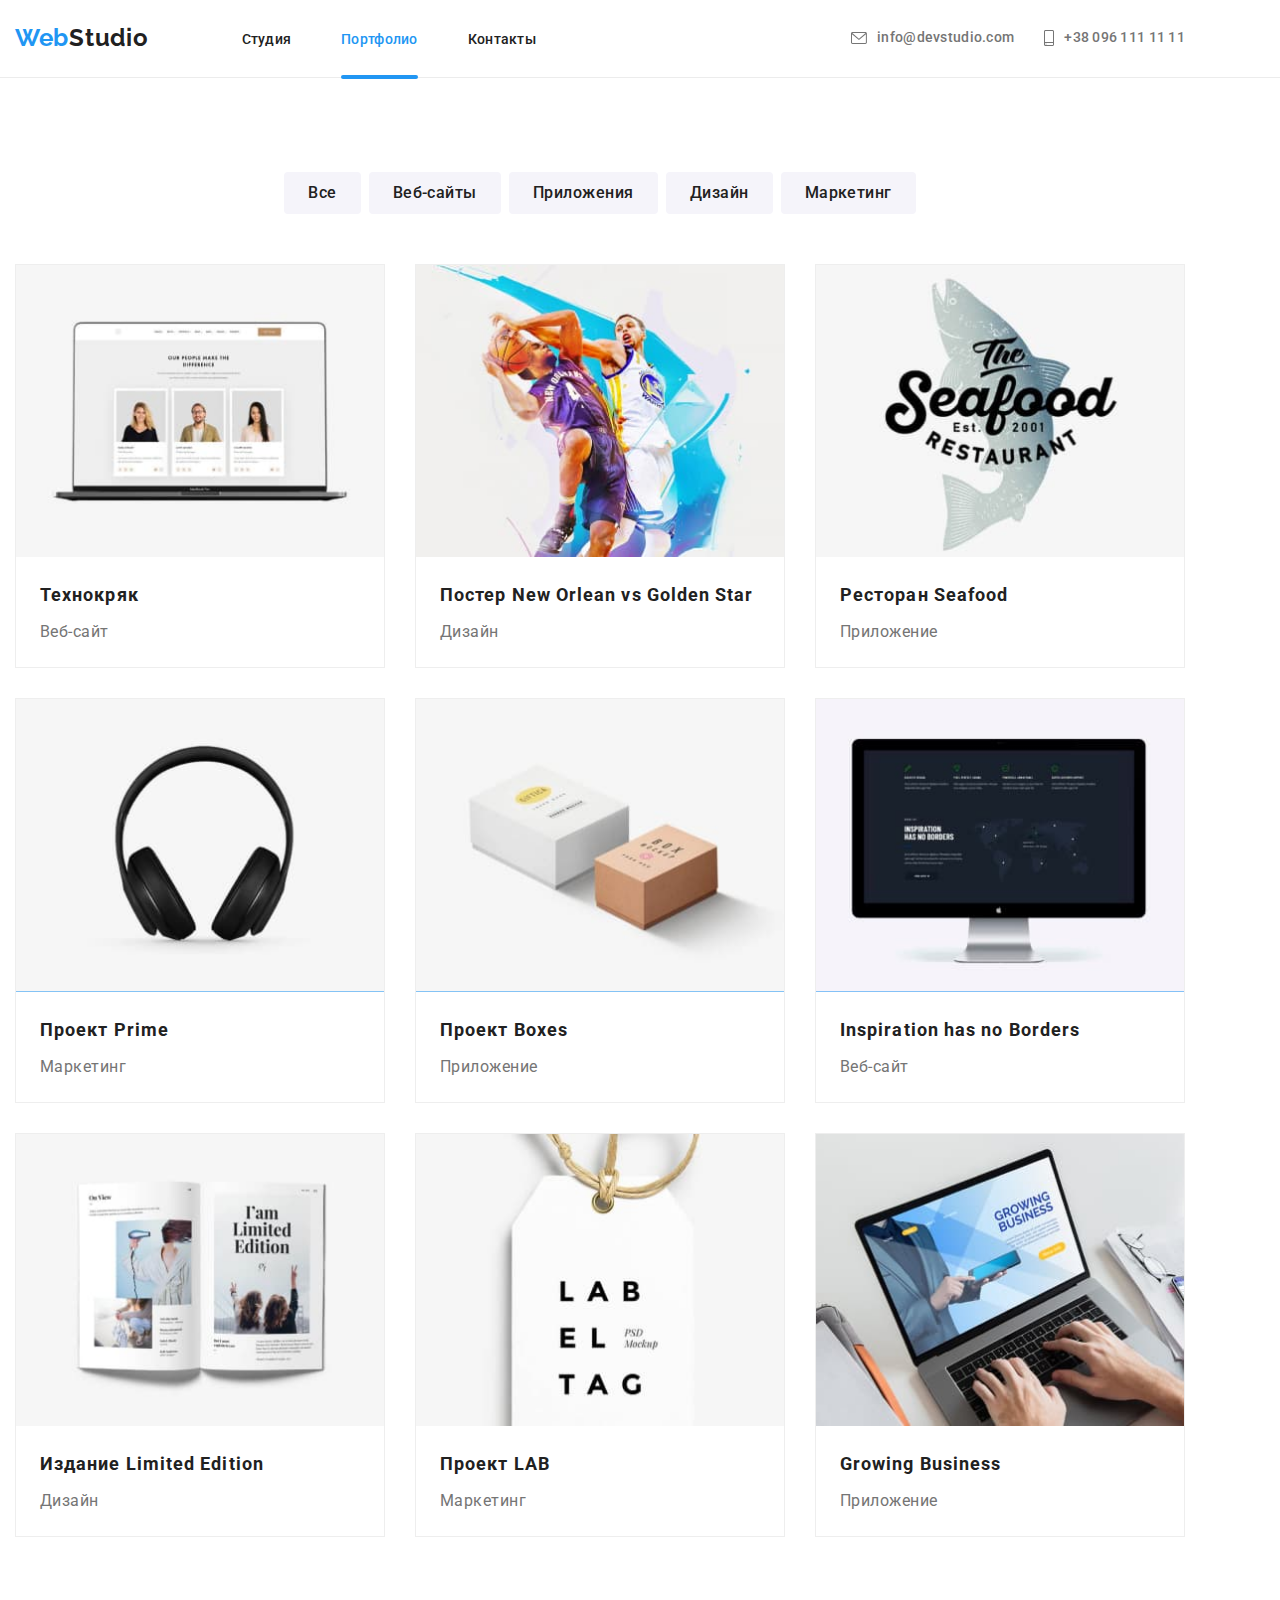
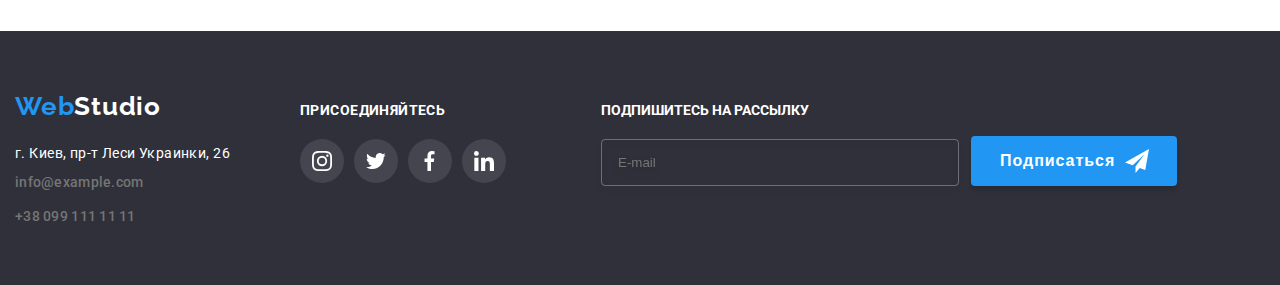
==== portfolio.html @ e1cda800 "Адаптирование страниц" ====
<!DOCTYPE html>
<html lang="ru">
  <head>
    <meta charset="UTF-8" />
    <meta name="viewport" content="width=device-width, initial-scale=1.0" />
    <title>Portfolio</title>
    <link href="https://fonts.googleapis.com/css2?family=Raleway:wght@700&family=Roboto:wght@400;500;700;900&display=swap"
      rel="stylesheet">
    <link rel="stylesheet" href="./css/portfolio.min.css">
  </head>
  <body class="page">
    <!--Шапка сайта-->
    <header>
      <div class="container navigation">
        <a href="./index.html" class="logo-header"><span class="web-header">Web</span>Studio</a>
      
        <button type="button" class="header__mobile-menu-button" aria-expanded="false" data-menu-button>
          <svg class="header__mobile-menu-icon" width="24" height="24" aria-label="Переключатель мобильного меню">
            <use class="icon-menu" href="./images/sprite.svg#icon-menu_24px"></use>
            <use class="icon-cross" href="./images/sprite.svg#icon-Vector"></use>
          </svg>
        </button>
        <nav class="main-nav">
        <ul class="site-nav list">
          <li class="item"><a href="./index.html" class="link ">Студия</a></li>
          <li class="item "><a href="./portfolio.html" class="link current active-page">Портфолио</a></li>
          <li class="item"><a href="#contacts" class="link">Контакты</a></li>
        </ul>
        </nav>
        <ul class="site-contacts list">
        <li class="item envelope-item">
            <a href="mailto:info@devstudio.com" class="link envelope-link">
            <svg class="envelope-icon" width="16px" height="12px">
            <use href="./images/sprite.svg#icon-envelope"></use>
            </svg>info@devstudio.com</a>
        </li>
        <li class="item smartphone-item">
          <a href="tel:+380961111111" class="link smartphone-link">
            <svg class="smartphone-icon" width="10px" height="16px">
            <use href="./images/sprite.svg#icon-smartphone"></use>
            </svg>+38 096 111 11 11</a> 
        </li>
        </ul>
      
  </div>
    </header>
    <!--Кнопки страницы-->
    <main>
    <section class="container">
      <ul class="filter-list list">
        <li class="filter-list__icon"><button type="button" class="button-secondary">Все</button></li>
        <li class="filter-list__icon"><button type="button" class="button-secondary">Веб-сайты</button></li>
        <li class="filter-list__icon"><button type="button" class="button-secondary">Приложения</button></li>
        <li class="filter-list__icon"><button type="button" class="button-secondary">Дизайн</button></li>
        <li class="filter-list__icon"><button type="button" class="button-secondary">Маркетинг</button></li>
      </ul>
      <ul class="work-examples list">
        <li class="card-info">
          <a href="" class="link card-product">
            <div class="product-thumb">
              <img src="images/portfolioa.jpg" width="370" height="294" alt="Веб-сайт">
              <p class="overlay-text">Технокряк это современная площадка распространения коронавируса. Компании используют эту
                платформу для цифрового
                шпионажа и атак на защищённые сервера конкурентов.</p>
            </div>

              <h2 class="title">Технокряк</h2>
              <p class="text">Веб-сайт</p>
          </a>
        </li>
        <li class="card-info">
          <a href="" class="link card-product ">
            <div class="product-thumb">
              <img src="images/portfoliob.jpg" width="370" height="294" alt="Постер New Orlean vs Golden Star">
            </div>
            <div class="info">
              <h2 class="title">Постер New Orlean vs Golden Star</h2>
              <p class="text">Дизайн</p>
            </div>
          </a>
        </li>
        <li class="card-info">
          <a href="" class="link card-product">
            <div class="product-thumb">
              <img src="images/portfolioc.jpg" width="370" height="294" alt="Приложение ресторана Seafood">
            </div>
            <div class="info">
              <h2 class="title">Ресторан Seafood</h2>
              <p class="text">Приложение</p>
            </div>
          </a>
        </li>
        <li class="card-info">
          <a href="" class="link card-product">
            <div class="product-thumb">
              <img src="images/portfoliod.jpg" width="370" height="294" alt="Наушники">
            </div>
            <div class="info">
              <h2 class="title">Проект Prime</h2>
              <p class="text">Маркетинг</p>
            </div>
          </a>
        </li>
        <li class="card-info">
          <a href="" class="link card-product">
            <div class="product-thumb">
              <img src="images/portfolioe.jpg" width="370" height="294" alt="Коробки">
            </div>
            <div class="info">
              <h2 class="title">Проект Boxes</h2>
              <p class="text">Приложение</p>
            </div>
          </a>
        </li>
        <li class="card-info">
          <a href="" class="link card-product">
            <div class="product-thumb">
              <img src="images/portfoliof.jpg" width="370" height="294" alt="Веб-сайт">
            </div>
            <div class="info">
              <h2 class="title">Inspiration has no Borders</h2>
              <p class="text">Веб-сайт</p>
            </div>
          </a>
        </li>
        <li class="card-info">
          <a href="" class="link card-product">
            <div class="product-thumb">
              <img src="images/portfoliog.jpg" width="370" height="294" alt="Страница журнала">
            </div>
            <div class="info">
              <h2 class="title">Издание Limited Edition</h2>
              <p class="text">Дизайн</p>
            </div>
          </a>
        </li>
        <li class="card-info">
          <a href="" class="link card-product">
            <div class="product-thumb">
              <img src="images/portfolioh.jpg" width="370" height="294" alt="Ярлык LAB">
            </div>
            <div class="info">
              <h2 class="title">Проект LAB</h2>
              <p class="text">Маркетинг</p>
            </div>
          </a>
        </li>
        <li class="card-info">
          <a href="" class="link card-product">
            <div class="product-thumb">
              <img src="images/portfolioi.jpg" width="370" height="294" alt="Приложение Growing Business">
            </div>
            <div class="info">
              <h2 class="title">Growing Business</h2>
              <p class="text">Приложение</p>
            </div>
          </a>
        </li>
      </ul>
    </section>
    </main>
    <!--Подвал сайта-->
    <footer class="footer">
      <div class="container footer-info">
        <div class="address-footer">
          <a href="./index.html" class="logo-footer"><span class="web-footer">Web</span>Studio</a>
          <!--Контактные данные-->
          <address class="address">г. Киев, пр-т Леси Украинки, 26</address>
          <address class="site-contacts mail" id="contacts"><a href="mailto:info@example.com"
              class="link mail">info@example.com</a></address>
          <address class="site-contacts "><a href="tel:+380991111111" class="link phone-number">+38 099 111 11 11</a>
          </address>
        </div>
        <!-- Join-icons -->
        <div class="join">
          <h2 class="join-title">Присоединяйтесь</h2>
          <ul class="list join-list">
            <li class="join-list__item">
              <a href="" class="join-link">
                <svg width="20px" height="20px">
                  <use href="./images/sprite.svg#icon-Instagram"></use>
                </svg>
              </a>
            </li>
            <li class="join-list__item">
              <a href="" class="join-link">
                <svg width="20px" height="20px">
                  <use href="./images/sprite.svg#icon-Twitter"></use>
                </svg>
              </a>
            </li>
            <li class="join-list__item">
              <a href="" class="join-link">
                <svg width="20px" height="20px">
                  <use href="./images/sprite.svg#icon-Facebook"></use>
                </svg>
              </a>
            </li>
            <li class="join-list__item">
              <a href="" class="join-link">
                <svg width="20px" height="20px">
                  <use href="./images/sprite.svg#icon-Link"></use>
                </svg>
              </a>
            </li>
          </ul>
        </div>
        <div class="form-container">
          <form class="footer-form">
            <div class="footer-form__subs">
              <label for="footer-mail" class="footer-form__title">
                Подпишитесь на рассылку
              </label>
              <input class="footer-form__mail" type="email" name="footer-mail" id="footer-mail" placeholder="E-mail">
            </div>
            <button class="footer-form__button" type="submit">Подписаться
              <svg class="form-button__icon" width="24px" height="24px">
                <use href="./images/sprite.svg#icon-send"></use>
              </svg>
            </button>
          </form>
        </div>
      </div>
    </footer>
    <script src="./js/menu.js"></script>
</body>
</html>
---- css/portfolio.min.css ----
:root{--primary-text-color: #757575;--title-text-color: #212121;--accent-text-color: #2196f3;--primary-white-color: #ffffff;--bgc-button-secondary: #f5f4fa;--bgc-hero-footer: #2f303a;--bgc-team: #f5f4fa;--pc-icon-color: #afb1b8;--clients-link-color: #afb1b8}html{-webkit-box-sizing:border-box;box-sizing:border-box}*,*::before,*::after{-webkit-box-sizing:inherit;box-sizing:inherit}.list{padding:0;margin:0;list-style:none}img{display:block;max-width:100%;height:auto}.page{margin:0;background-color:var(--primary-white-color);color:var(--primary-text-color);font-family:Roboto, sans-serif}.container{padding-right:15px;padding-left:15px}@media screen and (min-width: 480px){.container{width:480px}}@media screen and (min-width: 768px){.container{width:768px}}@media screen and (min-width: 1200px){.container{width:1200px}}.section-title{margin-top:0;margin-bottom:50px;color:var(--title-text-color);font-weight:bold;font-size:36px;line-height:1.16;text-align:center;letter-spacing:0.03em}@media screen and (max-width: 1199px){.section-title{margin-bottom:30px;font-family:Roboto;font-style:normal;font-weight:bold;font-size:28px;line-height:1.17}}.logo-header{padding-top:24px;padding-bottom:25px;color:var(--title-text-color);font-family:Raleway, sans-serif;font-size:26px;line-height:1.19;letter-spacing:0.03em;text-decoration:none}@media screen and (max-width: 767px){.logo-header{padding-top:16px;padding-bottom:16px;font-family:Raleway;font-style:normal;font-weight:bold;font-size:24px;line-height:1.16;letter-spacing:0.03em}}@media screen and (min-width: 768px){.logo-header{font-family:Raleway;font-style:normal;font-weight:bold;font-size:24px;line-height:1.16;letter-spacing:0.03em}}span.web-header{color:var(--accent-text-color);font-family:Raleway, sans-serif}.logo-footer{display:inline-block;padding-top:60px;padding-bottom:20px;color:var(--primary-white-color);font-family:Raleway, sans-serif;font-weight:bold;font-size:26px;line-height:1.19;letter-spacing:0.03em;text-decoration:none}span.web-footer{color:var(--accent-text-color);font-family:Raleway, sans-serif}header{border-bottom:1px solid #ececec}.header__mobile-menu-button{display:block;border:none;background-color:transparent;padding:0}@media screen and (min-width: 768px){.header__mobile-menu-button{display:none}}.header__mobile-menu-button .icon-cross{display:none}.header__mobile-menu-button.is-open .icon-cross{display:block}.header__mobile-menu-button.is-open .icon-menu{display:none}.header__mobile-menu-icon{fill:var(--title-text-color)}.header__mobile-menu-button:hover .header__mobile-menu-icon,.header__mobile-menu-button:focus .header__mobile-menu-icon{fill:var(--accent-text-color)}@media screen and (min-width: 1200px){.navigation{display:-webkit-box;display:-ms-flexbox;display:flex;-webkit-box-align:center;-ms-flex-align:center;align-items:center}}@media screen and (max-width: 767px){.navigation{display:-webkit-box;display:-ms-flexbox;display:flex;-webkit-box-pack:justify;-ms-flex-pack:justify;justify-content:space-between}}@media screen and (min-width: 768px){.navigation{display:-webkit-box;display:-ms-flexbox;display:flex;-webkit-box-align:center;-ms-flex-align:center;align-items:center;-webkit-box-pack:justify;-ms-flex-pack:justify;justify-content:space-between}}@media screen and (max-width: 767px){.main-nav{display:none}}@media screen and (min-width: 768px){.main-nav{display:-webkit-box;display:-ms-flexbox;display:flex}}@media screen and (min-width: 768px){.site-nav{display:-webkit-box;display:-ms-flexbox;display:flex}}@media screen and (min-width: 1200px){.site-nav{display:-webkit-box;display:-ms-flexbox;display:flex;margin-left:93px}}.site-nav .item:not(:last-child){margin-right:50px}.site-nav .link{color:var(--title-text-color);font-weight:500;font-size:14px;line-height:1.14;letter-spacing:0.02em;text-decoration:none}.site-nav .link:hover,.site-nav .link:focus{color:var(--accent-text-color);-webkit-transition:color 250ms cubic-bezier(0.4, 0, 0.2, 1);transition:color 250ms cubic-bezier(0.4, 0, 0.2, 1)}.site-nav .link.current{color:var(--accent-text-color)}.active-page{position:relative;padding-bottom:32px}.active-page::after{position:absolute;display:block;left:0;bottom:0;content:"";width:100%;height:4px;border-radius:2px;background-color:var(--accent-text-color)}@media screen and (max-width: 767px){.site-contacts{display:none}}@media screen and (min-width: 768px){.site-contacts{display:block}}@media screen and (min-width: 1200px){.site-contacts{display:-webkit-box;display:-ms-flexbox;display:flex;-webkit-box-align:center;-ms-flex-align:center;align-items:center;margin-left:auto}.site-contacts .item+.item{margin-left:30px}}.site-contacts .link{color:var(--primary-text-color);font-weight:500;font-style:normal;font-size:14px;line-height:1.14;letter-spacing:0.02em;text-decoration:none}@media screen and (min-width: 768px){.envelope-item{margin-bottom:10px}}@media screen and (min-width: 1200px){.envelope-item{margin-bottom:0}}.envelope-link{display:-webkit-box;display:-ms-flexbox;display:flex;-webkit-box-align:center;-ms-flex-align:center;align-items:center}.envelope-link:hover,.envelope-link:focus{color:var(--accent-text-color);-webkit-transition:color 250ms cubic-bezier(0.4, 0, 0.2, 1);transition:color 250ms cubic-bezier(0.4, 0, 0.2, 1)}.envelope-link:hover .envelope-icon,.envelope-link:focus .envelope-icon{fill:var(--accent-text-color);-webkit-transition:fill 250ms cubic-bezier(0.4, 0, 0.2, 1);transition:fill 250ms cubic-bezier(0.4, 0, 0.2, 1)}.envelope-icon{margin-right:10px;fill:var(--primary-text-color)}.smartphone-link{display:-webkit-box;display:-ms-flexbox;display:flex;-webkit-box-align:center;-ms-flex-align:center;align-items:center}.smartphone-link:hover,.smartphone-link:focus{color:var(--accent-text-color);-webkit-transition:color 250ms cubic-bezier(0.4, 0, 0.2, 1);transition:color 250ms cubic-bezier(0.4, 0, 0.2, 1)}.smartphone-link:hover .smartphone-icon,.smartphone-link:focus .smartphone-icon{fill:var(--accent-text-color);-webkit-transition:fill 250ms cubic-bezier(0.4, 0, 0.2, 1);transition:fill 250ms cubic-bezier(0.4, 0, 0.2, 1)}.smartphone-icon{margin-right:10px;fill:var(--primary-text-color)}.button-primary{color:var(--primary-white-color);background-color:var(--accent-text-color);border-color:transparent;font-family:inherit;cursor:pointer;font-weight:bold;font-size:16px;line-height:1.88;letter-spacing:0.06em;display:inline-block;border-radius:4px;padding:10px 30px;min-width:200px;text-align:center}.button-secondary{color:var(--title-text-color);background-color:var(--bgc-button-secondary);padding:6px 22px;border-radius:4px;border-color:transparent;font-family:inherit;font-weight:500;font-size:16px;line-height:1.63;text-align:center;letter-spacing:0.03em;cursor:pointer}.button-secondary:hover,.button-secondary:focus{color:var(--primary-white-color);background-color:var(--accent-text-color);-webkit-transition:background-color 250ms cubic-bezier(0.4, 0, 0.2, 1),color 250ms cubic-bezier(0.4, 0, 0.2, 1);transition:background-color 250ms cubic-bezier(0.4, 0, 0.2, 1),color 250ms cubic-bezier(0.4, 0, 0.2, 1)}.filter-list{display:-webkit-box;display:-ms-flexbox;display:flex;-webkit-box-pack:center;-ms-flex-pack:center;justify-content:center}.filter-list__icon{margin-top:94px;margin-bottom:50px;margin-left:8px}.filter-list__icon:first-child{margin-left:0}.work-examples{display:-webkit-box;display:-ms-flexbox;display:flex;-ms-flex-wrap:wrap;flex-wrap:wrap;-webkit-box-pack:justify;-ms-flex-pack:justify;justify-content:space-between;margin-bottom:94px}.work-examples .title{color:var(--title-text-color);font-weight:bold;font-size:18px;line-height:2;letter-spacing:0.06em}.work-examples .text{color:var(--primary-text-color);font-weight:normal;font-size:16px;line-height:1.88;letter-spacing:0.03em}.work-examples .link{text-decoration:none}.work-examples :nth-child(3n+1){margin-left:0}.work-examples :nth-last-child(-n+3){margin-bottom:0}.product-thumb{position:relative;overflow:hidden}.product-thumb::before{display:inline-block;position:absolute;content:"";width:100%;height:100%;background-color:rgba(33,150,243,0.9);-webkit-transform:translateY(100%);transform:translateY(100%);-webkit-transition:-webkit-transform 250ms cubic-bezier(0.4, 0, 0.2, 1);transition:-webkit-transform 250ms cubic-bezier(0.4, 0, 0.2, 1);transition:transform 250ms cubic-bezier(0.4, 0, 0.2, 1);transition:transform 250ms cubic-bezier(0.4, 0, 0.2, 1), -webkit-transform 250ms cubic-bezier(0.4, 0, 0.2, 1)}.card-info{border:1px solid #eeeeee;max-width:370px}.card-info{margin-bottom:30px;margin-left:30px}.card-info .title{margin-top:0;margin-bottom:0;padding:20px 24px 4px}.card-info .text{margin-top:0;margin-bottom:0;padding:0px 24px 20px}.card-product{display:block}.card-product:hover,.card-product:focus{-webkit-box-shadow:0px 1px 1px rgba(0,0,0,0.12),0px 4px 4px rgba(0,0,0,0.06),1px 4px 6px rgba(0,0,0,0.16);box-shadow:0px 1px 1px rgba(0,0,0,0.12),0px 4px 4px rgba(0,0,0,0.06),1px 4px 6px rgba(0,0,0,0.16);-webkit-transition:-webkit-box-shadow 250ms cubic-bezier(0.4, 0, 0.2, 1);transition:-webkit-box-shadow 250ms cubic-bezier(0.4, 0, 0.2, 1);transition:box-shadow 250ms cubic-bezier(0.4, 0, 0.2, 1);transition:box-shadow 250ms cubic-bezier(0.4, 0, 0.2, 1), -webkit-box-shadow 250ms cubic-bezier(0.4, 0, 0.2, 1)}.card-product:hover .product-thumb::before,.card-product:focus .product-thumb::before{-webkit-transform:translateY(0);transform:translateY(0)}.card-product:hover .overlay-text,.card-product:focus .overlay-text{-webkit-transform:translateY(0);transform:translateY(0)}.overlay-text{font-family:Roboto;font-style:normal;font-weight:normal;font-size:18px;line-height:1.56;color:var(--primary-white-color)}.overlay-text{position:absolute;top:0;left:0;width:100%;height:100%;margin:0;padding:63px 24px;-webkit-transform:translateY(100%);transform:translateY(100%);-webkit-transition:-webkit-transform 250ms cubic-bezier(0.4, 0, 0.2, 1);transition:-webkit-transform 250ms cubic-bezier(0.4, 0, 0.2, 1);transition:transform 250ms cubic-bezier(0.4, 0, 0.2, 1);transition:transform 250ms cubic-bezier(0.4, 0, 0.2, 1), -webkit-transform 250ms cubic-bezier(0.4, 0, 0.2, 1)}.footer{background-color:var(--bgc-hero-footer);display:block}@media screen and (max-width: 767px){.footer-info{text-align:center}}@media screen and (min-width: 1200px){.footer-info{display:-webkit-box;display:-ms-flexbox;display:flex;-webkit-box-align:baseline;-ms-flex-align:baseline;align-items:baseline}}.address{padding-bottom:9px;color:var(--primary-white-color);font-family:Roboto;font-style:normal;font-weight:normal;font-size:14px;line-height:1.71;letter-spacing:0.03em}.mail{padding-bottom:9px}.mail:hover,.mail:focus{color:var(--accent-text-color);-webkit-transition:color 250ms cubic-bezier(0.4, 0, 0.2, 1);transition:color 250ms cubic-bezier(0.4, 0, 0.2, 1)}.phone-number{padding-bottom:60px}.phone-number:hover,.phone-number:focus{color:var(--accent-text-color);-webkit-transition:color 250ms cubic-bezier(0.4, 0, 0.2, 1);transition:color 250ms cubic-bezier(0.4, 0, 0.2, 1)}@media screen and (min-width: 1200px){.join{margin-left:70px;padding-top:14px}}.join-title{margin:0;padding:0;color:var(--primary-white-color);width:145px;height:16px}.join-title{font-family:Roboto;font-style:normal;font-weight:bold;font-size:14px;line-height:1.14;letter-spacing:0.03em;text-transform:uppercase}.join-list{display:-webkit-box;display:-ms-flexbox;display:flex;margin-top:20px;background-color:var(--bgc-hero-footer)}.join-list__item{margin-right:10px}.join-list__item:last-child{margin-right:0}.join-link{display:block;padding:12px;width:44px;height:44px;border-radius:50%;background-color:rgba(255,255,255,0.1)}.join-link{fill:var(--primary-white-color)}.join-link:hover,.join-link:focus{background-color:var(--accent-text-color);-webkit-transition:background-color 250ms cubic-bezier(0.4, 0, 0.2, 1);transition:background-color 250ms cubic-bezier(0.4, 0, 0.2, 1)}@media screen and (min-width: 1200px){.form-container{margin-left:95px}}@media screen and (min-width: 1200px){.footer-form{display:-webkit-box;display:-ms-flexbox;display:flex;-webkit-box-align:end;-ms-flex-align:end;align-items:flex-end}}@media screen and (min-width: 1200px){.footer-form__subs{display:-webkit-box;display:-ms-flexbox;display:flex;-webkit-box-orient:vertical;-webkit-box-direction:normal;-ms-flex-direction:column;flex-direction:column}}.footer-form__title{font-family:Roboto;font-style:normal;font-weight:bold;font-size:14px;line-height:1.14;text-transform:uppercase;color:var(--primary-white-color)}.footer-form__mail{margin-top:20px;padding-top:15px;padding-right:16px;padding-bottom:15px;padding-left:16px;color:var(--primary-white-color);width:358px;border:1px solid rgba(255,255,255,0.3);-webkit-filter:drop-shadow(0px 4px 4px rgba(0,0,0,0.15));filter:drop-shadow(0px 4px 4px rgba(0,0,0,0.15));border-radius:4px;background-color:transparent}.footer-form__button{margin-left:12px;padding-top:10px;padding-right:28px;padding-bottom:10px;padding-left:29px;display:-webkit-box;display:-ms-flexbox;display:flex;-webkit-box-align:center;-ms-flex-align:center;align-items:center;font-weight:700;font-size:16px;line-height:1.875;letter-spacing:0.06em;color:#ffffff;background-color:var(--accent-text-color);cursor:pointer;border:0;-webkit-box-shadow:0px 4px 4px rgba(0,0,0,0.15);box-shadow:0px 4px 4px rgba(0,0,0,0.15);border-radius:4px}.form-button__icon{fill:var(--primary-white-color)}@media screen and (min-width: 1200px){.form-button__icon{margin-left:10px}}
/*# sourceMappingURL=portfolio.min.css.map */
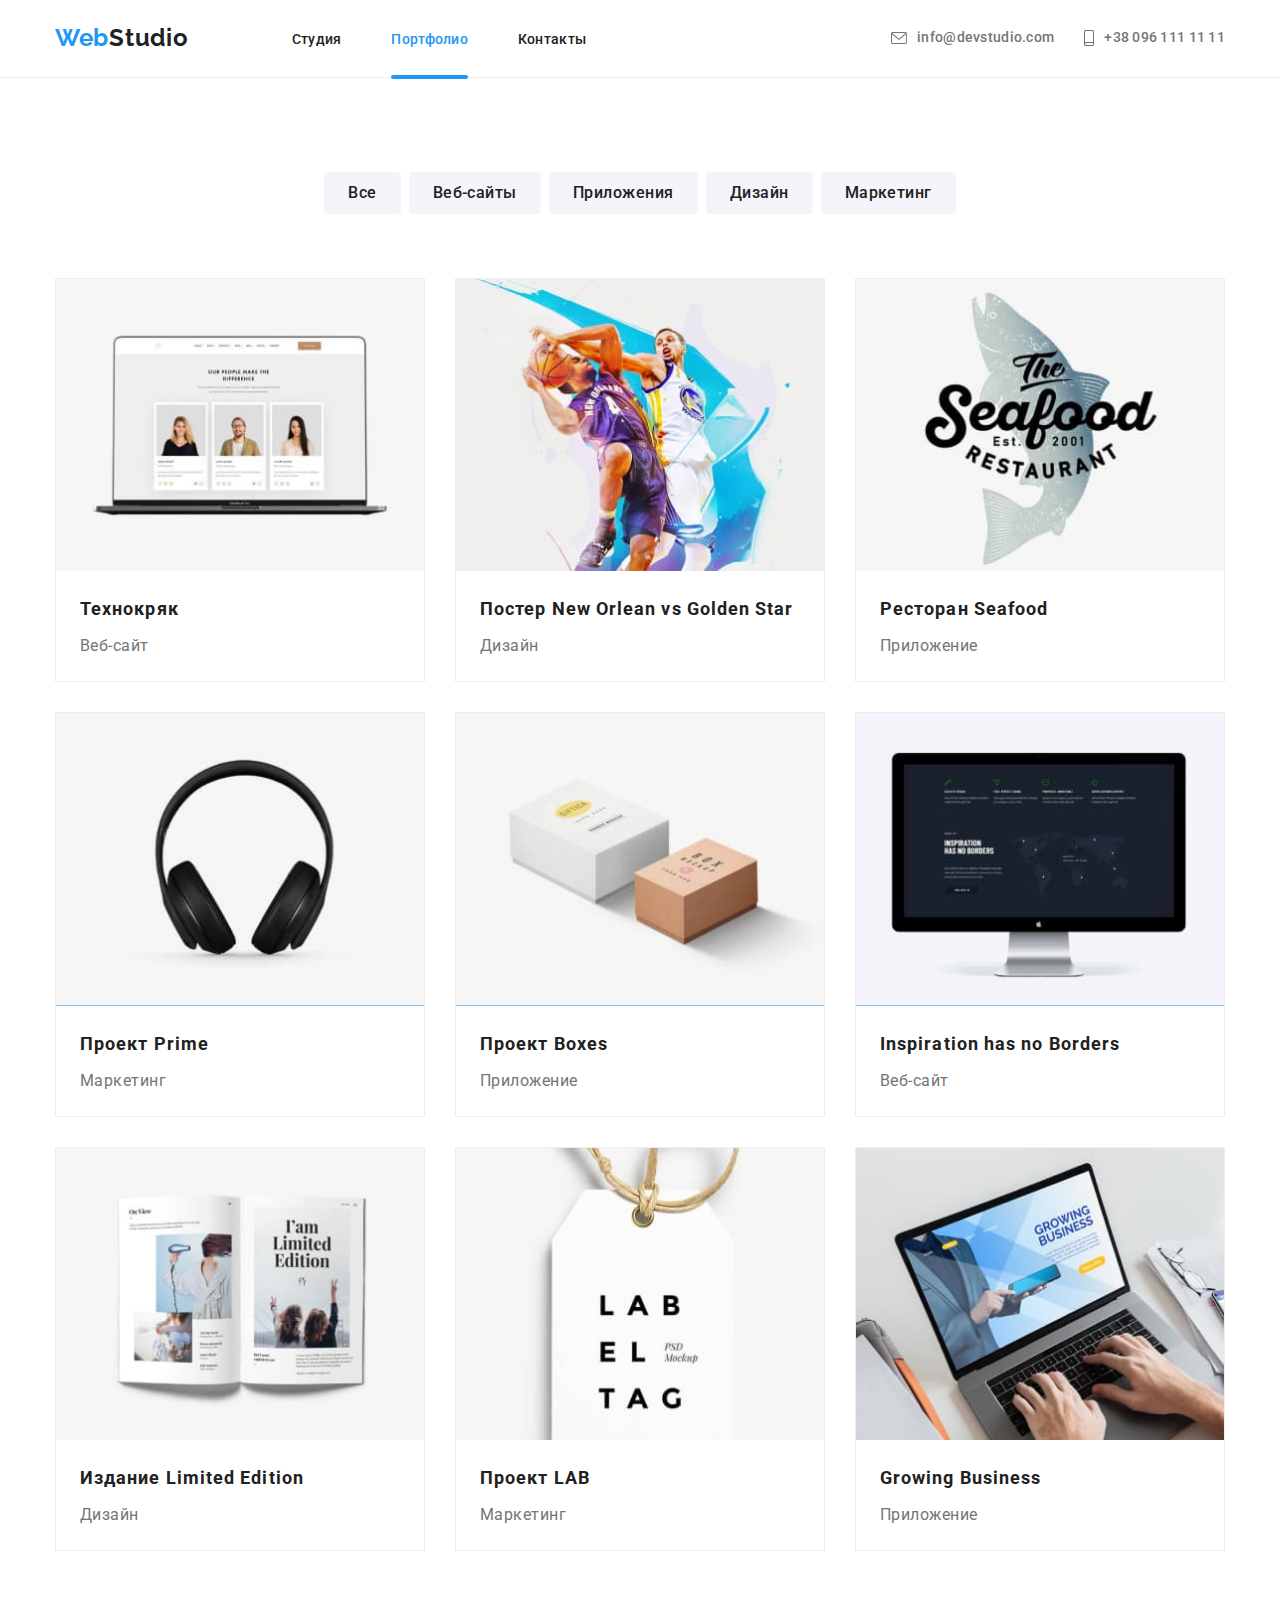
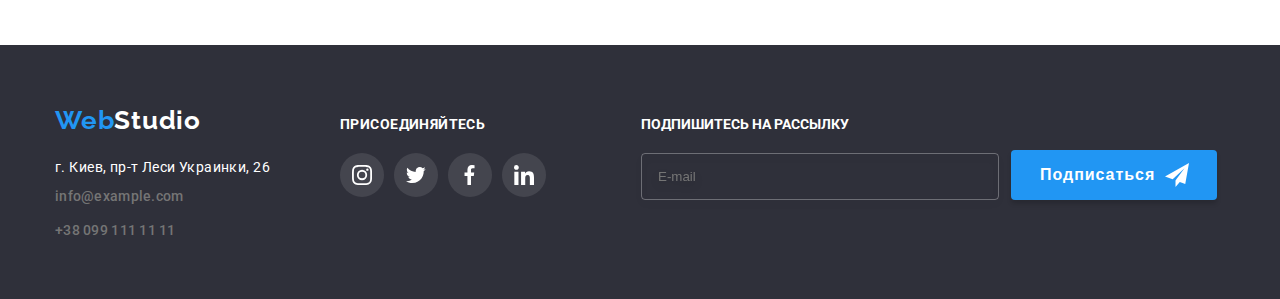
==== commit 9c358a39: "Адаптивная верстка" ====
--- a/portfolio.html
+++ b/portfolio.html
@@ -13,36 +13,36 @@
     <header>
       <div class="container navigation">
         <a href="./index.html" class="logo-header"><span class="web-header">Web</span>Studio</a>
-      
-        <button type="button" class="header__mobile-menu-button" aria-expanded="false" data-menu-button>
-          <svg class="header__mobile-menu-icon" width="24" height="24" aria-label="Переключатель мобильного меню">
+        <button type="button" class="header__mobile-menu-button" data-menu-button>
+          <svg class="header__mobile-menu-icon" width="24" height="18" aria-label="Переключатель мобильного меню">
             <use class="icon-menu" href="./images/sprite.svg#icon-menu_24px"></use>
-            <use class="icon-cross" href="./images/sprite.svg#icon-Vector"></use>
+            <use class="icon-cross" href="./images/sprite.svg#icon-close_24px"></use>
           </svg>
         </button>
-        <nav class="main-nav">
-        <ul class="site-nav list">
-          <li class="item"><a href="./index.html" class="link ">Студия</a></li>
-          <li class="item "><a href="./portfolio.html" class="link current active-page">Портфолио</a></li>
-          <li class="item"><a href="#contacts" class="link">Контакты</a></li>
-        </ul>
-        </nav>
-        <ul class="site-contacts list">
-        <li class="item envelope-item">
-            <a href="mailto:info@devstudio.com" class="link envelope-link">
-            <svg class="envelope-icon" width="16px" height="12px">
-            <use href="./images/sprite.svg#icon-envelope"></use>
-            </svg>info@devstudio.com</a>
-        </li>
-        <li class="item smartphone-item">
-          <a href="tel:+380961111111" class="link smartphone-link">
-            <svg class="smartphone-icon" width="10px" height="16px">
-            <use href="./images/sprite.svg#icon-smartphone"></use>
-            </svg>+38 096 111 11 11</a> 
-        </li>
-        </ul>
-      
-  </div>
+        <div class="header__mobile-menu" data-menu>
+          <nav class="main-nav">
+            <ul class="site-nav list">
+              <li class="item "><a href="./index.html" class="link">Студия</a></li>
+              <li class="item"><a href="./portfolio.html" class="link current active-page">Портфолио</a></li>
+              <li class="item"><a href="#contacts" class="link">Контакты</a></li>
+            </ul>
+          </nav>
+          <ul class="site-contacts list">
+            <li class="item envelope-item">
+              <a href="mailto:info@devstudio.com" class="link envelope-link">
+                <svg class="envelope-icon" width="16px" height="12px">
+                  <use href="./images/sprite.svg#icon-envelope"></use>
+                </svg>info@devstudio.com</a>
+            </li>
+            <li class="item smartphone-item">
+              <a href="tel:+380961111111" class="link smartphone-link">
+                <svg class="smartphone-icon" width="10px" height="16px">
+                  <use href="./images/sprite.svg#icon-smartphone"></use>
+                </svg>+38 096 111 11 11</a>
+            </li>
+          </ul>
+        </div>
+      </div>
     </header>
     <!--Кнопки страницы-->
     <main>
@@ -58,7 +58,7 @@
         <li class="card-info">
           <a href="" class="link card-product">
             <div class="product-thumb">
-              <img src="images/portfolioa.jpg" width="370" height="294" alt="Веб-сайт">
+              <img src="images/portfolioa.jpg" width="450" height="294" alt="Веб-сайт">
               <p class="overlay-text">Технокряк это современная площадка распространения коронавируса. Компании используют эту
                 платформу для цифрового
                 шпионажа и атак на защищённые сервера конкурентов.</p>
@@ -71,7 +71,7 @@
         <li class="card-info">
           <a href="" class="link card-product ">
             <div class="product-thumb">
-              <img src="images/portfoliob.jpg" width="370" height="294" alt="Постер New Orlean vs Golden Star">
+              <img src="images/portfoliob.jpg" width="450" height="294" alt="Постер New Orlean vs Golden Star">
             </div>
             <div class="info">
               <h2 class="title">Постер New Orlean vs Golden Star</h2>
@@ -82,7 +82,7 @@
         <li class="card-info">
           <a href="" class="link card-product">
             <div class="product-thumb">
-              <img src="images/portfolioc.jpg" width="370" height="294" alt="Приложение ресторана Seafood">
+              <img src="images/portfolioc.jpg" width="450" height="294" alt="Приложение ресторана Seafood">
             </div>
             <div class="info">
               <h2 class="title">Ресторан Seafood</h2>
@@ -93,7 +93,7 @@
         <li class="card-info">
           <a href="" class="link card-product">
             <div class="product-thumb">
-              <img src="images/portfoliod.jpg" width="370" height="294" alt="Наушники">
+              <img src="images/portfoliod.jpg" width="450" height="294" alt="Наушники">
             </div>
             <div class="info">
               <h2 class="title">Проект Prime</h2>
@@ -104,7 +104,7 @@
         <li class="card-info">
           <a href="" class="link card-product">
             <div class="product-thumb">
-              <img src="images/portfolioe.jpg" width="370" height="294" alt="Коробки">
+              <img src="images/portfolioe.jpg" width="450" height="294" alt="Коробки">
             </div>
             <div class="info">
               <h2 class="title">Проект Boxes</h2>
@@ -115,7 +115,7 @@
         <li class="card-info">
           <a href="" class="link card-product">
             <div class="product-thumb">
-              <img src="images/portfoliof.jpg" width="370" height="294" alt="Веб-сайт">
+              <img src="images/portfoliof.jpg" width="450" height="294" alt="Веб-сайт">
             </div>
             <div class="info">
               <h2 class="title">Inspiration has no Borders</h2>
@@ -126,7 +126,7 @@
         <li class="card-info">
           <a href="" class="link card-product">
             <div class="product-thumb">
-              <img src="images/portfoliog.jpg" width="370" height="294" alt="Страница журнала">
+              <img src="images/portfoliog.jpg" width="450" height="294" alt="Страница журнала">
             </div>
             <div class="info">
               <h2 class="title">Издание Limited Edition</h2>
@@ -137,7 +137,7 @@
         <li class="card-info">
           <a href="" class="link card-product">
             <div class="product-thumb">
-              <img src="images/portfolioh.jpg" width="370" height="294" alt="Ярлык LAB">
+              <img src="images/portfolioh.jpg" width="450" height="294" alt="Ярлык LAB">
             </div>
             <div class="info">
               <h2 class="title">Проект LAB</h2>
@@ -148,7 +148,7 @@
         <li class="card-info">
           <a href="" class="link card-product">
             <div class="product-thumb">
-              <img src="images/portfolioi.jpg" width="370" height="294" alt="Приложение Growing Business">
+              <img src="images/portfolioi.jpg" width="450" height="294" alt="Приложение Growing Business">
             </div>
             <div class="info">
               <h2 class="title">Growing Business</h2>
--- a/css/portfolio.min.css
+++ b/css/portfolio.min.css
@@ -1,2 +1,2 @@
-:root{--primary-text-color: #757575;--title-text-color: #212121;--accent-text-color: #2196f3;--primary-white-color: #ffffff;--bgc-button-secondary: #f5f4fa;--bgc-hero-footer: #2f303a;--bgc-team: #f5f4fa;--pc-icon-color: #afb1b8;--clients-link-color: #afb1b8}html{-webkit-box-sizing:border-box;box-sizing:border-box}*,*::before,*::after{-webkit-box-sizing:inherit;box-sizing:inherit}.list{padding:0;margin:0;list-style:none}img{display:block;max-width:100%;height:auto}.page{margin:0;background-color:var(--primary-white-color);color:var(--primary-text-color);font-family:Roboto, sans-serif}.container{padding-right:15px;padding-left:15px}@media screen and (min-width: 480px){.container{width:480px}}@media screen and (min-width: 768px){.container{width:768px}}@media screen and (min-width: 1200px){.container{width:1200px}}.section-title{margin-top:0;margin-bottom:50px;color:var(--title-text-color);font-weight:bold;font-size:36px;line-height:1.16;text-align:center;letter-spacing:0.03em}@media screen and (max-width: 1199px){.section-title{margin-bottom:30px;font-family:Roboto;font-style:normal;font-weight:bold;font-size:28px;line-height:1.17}}.logo-header{padding-top:24px;padding-bottom:25px;color:var(--title-text-color);font-family:Raleway, sans-serif;font-size:26px;line-height:1.19;letter-spacing:0.03em;text-decoration:none}@media screen and (max-width: 767px){.logo-header{padding-top:16px;padding-bottom:16px;font-family:Raleway;font-style:normal;font-weight:bold;font-size:24px;line-height:1.16;letter-spacing:0.03em}}@media screen and (min-width: 768px){.logo-header{font-family:Raleway;font-style:normal;font-weight:bold;font-size:24px;line-height:1.16;letter-spacing:0.03em}}span.web-header{color:var(--accent-text-color);font-family:Raleway, sans-serif}.logo-footer{display:inline-block;padding-top:60px;padding-bottom:20px;color:var(--primary-white-color);font-family:Raleway, sans-serif;font-weight:bold;font-size:26px;line-height:1.19;letter-spacing:0.03em;text-decoration:none}span.web-footer{color:var(--accent-text-color);font-family:Raleway, sans-serif}header{border-bottom:1px solid #ececec}.header__mobile-menu-button{display:block;border:none;background-color:transparent;padding:0}@media screen and (min-width: 768px){.header__mobile-menu-button{display:none}}.header__mobile-menu-button .icon-cross{display:none}.header__mobile-menu-button.is-open .icon-cross{display:block}.header__mobile-menu-button.is-open .icon-menu{display:none}.header__mobile-menu-icon{fill:var(--title-text-color)}.header__mobile-menu-button:hover .header__mobile-menu-icon,.header__mobile-menu-button:focus .header__mobile-menu-icon{fill:var(--accent-text-color)}@media screen and (min-width: 1200px){.navigation{display:-webkit-box;display:-ms-flexbox;display:flex;-webkit-box-align:center;-ms-flex-align:center;align-items:center}}@media screen and (max-width: 767px){.navigation{display:-webkit-box;display:-ms-flexbox;display:flex;-webkit-box-pack:justify;-ms-flex-pack:justify;justify-content:space-between}}@media screen and (min-width: 768px){.navigation{display:-webkit-box;display:-ms-flexbox;display:flex;-webkit-box-align:center;-ms-flex-align:center;align-items:center;-webkit-box-pack:justify;-ms-flex-pack:justify;justify-content:space-between}}@media screen and (max-width: 767px){.main-nav{display:none}}@media screen and (min-width: 768px){.main-nav{display:-webkit-box;display:-ms-flexbox;display:flex}}@media screen and (min-width: 768px){.site-nav{display:-webkit-box;display:-ms-flexbox;display:flex}}@media screen and (min-width: 1200px){.site-nav{display:-webkit-box;display:-ms-flexbox;display:flex;margin-left:93px}}.site-nav .item:not(:last-child){margin-right:50px}.site-nav .link{color:var(--title-text-color);font-weight:500;font-size:14px;line-height:1.14;letter-spacing:0.02em;text-decoration:none}.site-nav .link:hover,.site-nav .link:focus{color:var(--accent-text-color);-webkit-transition:color 250ms cubic-bezier(0.4, 0, 0.2, 1);transition:color 250ms cubic-bezier(0.4, 0, 0.2, 1)}.site-nav .link.current{color:var(--accent-text-color)}.active-page{position:relative;padding-bottom:32px}.active-page::after{position:absolute;display:block;left:0;bottom:0;content:"";width:100%;height:4px;border-radius:2px;background-color:var(--accent-text-color)}@media screen and (max-width: 767px){.site-contacts{display:none}}@media screen and (min-width: 768px){.site-contacts{display:block}}@media screen and (min-width: 1200px){.site-contacts{display:-webkit-box;display:-ms-flexbox;display:flex;-webkit-box-align:center;-ms-flex-align:center;align-items:center;margin-left:auto}.site-contacts .item+.item{margin-left:30px}}.site-contacts .link{color:var(--primary-text-color);font-weight:500;font-style:normal;font-size:14px;line-height:1.14;letter-spacing:0.02em;text-decoration:none}@media screen and (min-width: 768px){.envelope-item{margin-bottom:10px}}@media screen and (min-width: 1200px){.envelope-item{margin-bottom:0}}.envelope-link{display:-webkit-box;display:-ms-flexbox;display:flex;-webkit-box-align:center;-ms-flex-align:center;align-items:center}.envelope-link:hover,.envelope-link:focus{color:var(--accent-text-color);-webkit-transition:color 250ms cubic-bezier(0.4, 0, 0.2, 1);transition:color 250ms cubic-bezier(0.4, 0, 0.2, 1)}.envelope-link:hover .envelope-icon,.envelope-link:focus .envelope-icon{fill:var(--accent-text-color);-webkit-transition:fill 250ms cubic-bezier(0.4, 0, 0.2, 1);transition:fill 250ms cubic-bezier(0.4, 0, 0.2, 1)}.envelope-icon{margin-right:10px;fill:var(--primary-text-color)}.smartphone-link{display:-webkit-box;display:-ms-flexbox;display:flex;-webkit-box-align:center;-ms-flex-align:center;align-items:center}.smartphone-link:hover,.smartphone-link:focus{color:var(--accent-text-color);-webkit-transition:color 250ms cubic-bezier(0.4, 0, 0.2, 1);transition:color 250ms cubic-bezier(0.4, 0, 0.2, 1)}.smartphone-link:hover .smartphone-icon,.smartphone-link:focus .smartphone-icon{fill:var(--accent-text-color);-webkit-transition:fill 250ms cubic-bezier(0.4, 0, 0.2, 1);transition:fill 250ms cubic-bezier(0.4, 0, 0.2, 1)}.smartphone-icon{margin-right:10px;fill:var(--primary-text-color)}.button-primary{color:var(--primary-white-color);background-color:var(--accent-text-color);border-color:transparent;font-family:inherit;cursor:pointer;font-weight:bold;font-size:16px;line-height:1.88;letter-spacing:0.06em;display:inline-block;border-radius:4px;padding:10px 30px;min-width:200px;text-align:center}.button-secondary{color:var(--title-text-color);background-color:var(--bgc-button-secondary);padding:6px 22px;border-radius:4px;border-color:transparent;font-family:inherit;font-weight:500;font-size:16px;line-height:1.63;text-align:center;letter-spacing:0.03em;cursor:pointer}.button-secondary:hover,.button-secondary:focus{color:var(--primary-white-color);background-color:var(--accent-text-color);-webkit-transition:background-color 250ms cubic-bezier(0.4, 0, 0.2, 1),color 250ms cubic-bezier(0.4, 0, 0.2, 1);transition:background-color 250ms cubic-bezier(0.4, 0, 0.2, 1),color 250ms cubic-bezier(0.4, 0, 0.2, 1)}.filter-list{display:-webkit-box;display:-ms-flexbox;display:flex;-webkit-box-pack:center;-ms-flex-pack:center;justify-content:center}.filter-list__icon{margin-top:94px;margin-bottom:50px;margin-left:8px}.filter-list__icon:first-child{margin-left:0}.work-examples{display:-webkit-box;display:-ms-flexbox;display:flex;-ms-flex-wrap:wrap;flex-wrap:wrap;-webkit-box-pack:justify;-ms-flex-pack:justify;justify-content:space-between;margin-bottom:94px}.work-examples .title{color:var(--title-text-color);font-weight:bold;font-size:18px;line-height:2;letter-spacing:0.06em}.work-examples .text{color:var(--primary-text-color);font-weight:normal;font-size:16px;line-height:1.88;letter-spacing:0.03em}.work-examples .link{text-decoration:none}.work-examples :nth-child(3n+1){margin-left:0}.work-examples :nth-last-child(-n+3){margin-bottom:0}.product-thumb{position:relative;overflow:hidden}.product-thumb::before{display:inline-block;position:absolute;content:"";width:100%;height:100%;background-color:rgba(33,150,243,0.9);-webkit-transform:translateY(100%);transform:translateY(100%);-webkit-transition:-webkit-transform 250ms cubic-bezier(0.4, 0, 0.2, 1);transition:-webkit-transform 250ms cubic-bezier(0.4, 0, 0.2, 1);transition:transform 250ms cubic-bezier(0.4, 0, 0.2, 1);transition:transform 250ms cubic-bezier(0.4, 0, 0.2, 1), -webkit-transform 250ms cubic-bezier(0.4, 0, 0.2, 1)}.card-info{border:1px solid #eeeeee;max-width:370px}.card-info{margin-bottom:30px;margin-left:30px}.card-info .title{margin-top:0;margin-bottom:0;padding:20px 24px 4px}.card-info .text{margin-top:0;margin-bottom:0;padding:0px 24px 20px}.card-product{display:block}.card-product:hover,.card-product:focus{-webkit-box-shadow:0px 1px 1px rgba(0,0,0,0.12),0px 4px 4px rgba(0,0,0,0.06),1px 4px 6px rgba(0,0,0,0.16);box-shadow:0px 1px 1px rgba(0,0,0,0.12),0px 4px 4px rgba(0,0,0,0.06),1px 4px 6px rgba(0,0,0,0.16);-webkit-transition:-webkit-box-shadow 250ms cubic-bezier(0.4, 0, 0.2, 1);transition:-webkit-box-shadow 250ms cubic-bezier(0.4, 0, 0.2, 1);transition:box-shadow 250ms cubic-bezier(0.4, 0, 0.2, 1);transition:box-shadow 250ms cubic-bezier(0.4, 0, 0.2, 1), -webkit-box-shadow 250ms cubic-bezier(0.4, 0, 0.2, 1)}.card-product:hover .product-thumb::before,.card-product:focus .product-thumb::before{-webkit-transform:translateY(0);transform:translateY(0)}.card-product:hover .overlay-text,.card-product:focus .overlay-text{-webkit-transform:translateY(0);transform:translateY(0)}.overlay-text{font-family:Roboto;font-style:normal;font-weight:normal;font-size:18px;line-height:1.56;color:var(--primary-white-color)}.overlay-text{position:absolute;top:0;left:0;width:100%;height:100%;margin:0;padding:63px 24px;-webkit-transform:translateY(100%);transform:translateY(100%);-webkit-transition:-webkit-transform 250ms cubic-bezier(0.4, 0, 0.2, 1);transition:-webkit-transform 250ms cubic-bezier(0.4, 0, 0.2, 1);transition:transform 250ms cubic-bezier(0.4, 0, 0.2, 1);transition:transform 250ms cubic-bezier(0.4, 0, 0.2, 1), -webkit-transform 250ms cubic-bezier(0.4, 0, 0.2, 1)}.footer{background-color:var(--bgc-hero-footer);display:block}@media screen and (max-width: 767px){.footer-info{text-align:center}}@media screen and (min-width: 1200px){.footer-info{display:-webkit-box;display:-ms-flexbox;display:flex;-webkit-box-align:baseline;-ms-flex-align:baseline;align-items:baseline}}.address{padding-bottom:9px;color:var(--primary-white-color);font-family:Roboto;font-style:normal;font-weight:normal;font-size:14px;line-height:1.71;letter-spacing:0.03em}.mail{padding-bottom:9px}.mail:hover,.mail:focus{color:var(--accent-text-color);-webkit-transition:color 250ms cubic-bezier(0.4, 0, 0.2, 1);transition:color 250ms cubic-bezier(0.4, 0, 0.2, 1)}.phone-number{padding-bottom:60px}.phone-number:hover,.phone-number:focus{color:var(--accent-text-color);-webkit-transition:color 250ms cubic-bezier(0.4, 0, 0.2, 1);transition:color 250ms cubic-bezier(0.4, 0, 0.2, 1)}@media screen and (min-width: 1200px){.join{margin-left:70px;padding-top:14px}}.join-title{margin:0;padding:0;color:var(--primary-white-color);width:145px;height:16px}.join-title{font-family:Roboto;font-style:normal;font-weight:bold;font-size:14px;line-height:1.14;letter-spacing:0.03em;text-transform:uppercase}.join-list{display:-webkit-box;display:-ms-flexbox;display:flex;margin-top:20px;background-color:var(--bgc-hero-footer)}.join-list__item{margin-right:10px}.join-list__item:last-child{margin-right:0}.join-link{display:block;padding:12px;width:44px;height:44px;border-radius:50%;background-color:rgba(255,255,255,0.1)}.join-link{fill:var(--primary-white-color)}.join-link:hover,.join-link:focus{background-color:var(--accent-text-color);-webkit-transition:background-color 250ms cubic-bezier(0.4, 0, 0.2, 1);transition:background-color 250ms cubic-bezier(0.4, 0, 0.2, 1)}@media screen and (min-width: 1200px){.form-container{margin-left:95px}}@media screen and (min-width: 1200px){.footer-form{display:-webkit-box;display:-ms-flexbox;display:flex;-webkit-box-align:end;-ms-flex-align:end;align-items:flex-end}}@media screen and (min-width: 1200px){.footer-form__subs{display:-webkit-box;display:-ms-flexbox;display:flex;-webkit-box-orient:vertical;-webkit-box-direction:normal;-ms-flex-direction:column;flex-direction:column}}.footer-form__title{font-family:Roboto;font-style:normal;font-weight:bold;font-size:14px;line-height:1.14;text-transform:uppercase;color:var(--primary-white-color)}.footer-form__mail{margin-top:20px;padding-top:15px;padding-right:16px;padding-bottom:15px;padding-left:16px;color:var(--primary-white-color);width:358px;border:1px solid rgba(255,255,255,0.3);-webkit-filter:drop-shadow(0px 4px 4px rgba(0,0,0,0.15));filter:drop-shadow(0px 4px 4px rgba(0,0,0,0.15));border-radius:4px;background-color:transparent}.footer-form__button{margin-left:12px;padding-top:10px;padding-right:28px;padding-bottom:10px;padding-left:29px;display:-webkit-box;display:-ms-flexbox;display:flex;-webkit-box-align:center;-ms-flex-align:center;align-items:center;font-weight:700;font-size:16px;line-height:1.875;letter-spacing:0.06em;color:#ffffff;background-color:var(--accent-text-color);cursor:pointer;border:0;-webkit-box-shadow:0px 4px 4px rgba(0,0,0,0.15);box-shadow:0px 4px 4px rgba(0,0,0,0.15);border-radius:4px}.form-button__icon{fill:var(--primary-white-color)}@media screen and (min-width: 1200px){.form-button__icon{margin-left:10px}}
+:root{--primary-text-color: #757575;--title-text-color: #212121;--accent-text-color: #2196f3;--primary-white-color: #ffffff;--bgc-button-secondary: #f5f4fa;--bgc-hero-footer: #2f303a;--bgc-team: #f5f4fa;--pc-icon-color: #afb1b8;--clients-link-color: #afb1b8}html{-webkit-box-sizing:border-box;box-sizing:border-box}*,*::before,*::after{-webkit-box-sizing:inherit;box-sizing:inherit}.list{padding:0;margin:0;list-style:none}img{display:block;max-width:100%;height:auto}.page{margin:0;background-color:var(--primary-white-color);color:var(--primary-text-color);font-family:Roboto, sans-serif}.container{padding-right:15px;padding-left:15px;margin-left:auto;margin-right:auto}@media screen and (min-width: 480px){.container{width:480px}}@media screen and (min-width: 768px){.container{width:768px}}@media screen and (min-width: 1200px){.container{width:1200px}}.section-title{margin-top:0;margin-bottom:50px;color:var(--title-text-color);font-weight:bold;font-size:36px;line-height:1.16;text-align:center;letter-spacing:0.03em}@media screen and (max-width: 1199px){.section-title{margin-bottom:30px;font-family:Roboto;font-style:normal;font-weight:bold;font-size:28px;line-height:1.17}}.logo-header{padding-top:24px;padding-bottom:25px;color:var(--title-text-color);font-family:Raleway, sans-serif;font-size:26px;line-height:1.19;letter-spacing:0.03em;text-decoration:none}@media screen and (max-width: 767px){.logo-header{padding-top:16px;padding-bottom:16px;font-family:Raleway;font-style:normal;font-weight:bold;font-size:24px;line-height:1.16;letter-spacing:0.03em}}@media screen and (min-width: 768px){.logo-header{font-family:Raleway;font-style:normal;font-weight:bold;font-size:24px;line-height:1.16;letter-spacing:0.03em}}span.web-header{color:var(--accent-text-color);font-family:Raleway, sans-serif}.logo-footer{display:inline-block;padding-top:60px;padding-bottom:20px;color:var(--primary-white-color);font-family:Raleway, sans-serif;font-weight:bold;font-size:26px;line-height:1.19;letter-spacing:0.03em;text-decoration:none}span.web-footer{color:var(--accent-text-color);font-family:Raleway, sans-serif}header{border-bottom:1px solid #ececec;position:relative}@media screen and (max-width: 767px){.header__mobile-menu{display:none;z-index:1;position:absolute;top:100%;left:0;width:100%;text-align:center;opacity:0;-webkit-box-shadow:0px 4px 8px rgba(0,0,0,0.04),0px 2px 4px rgba(0,0,0,0.08),0px 1px 3px rgba(0,0,0,0.16);box-shadow:0px 4px 8px rgba(0,0,0,0.04),0px 2px 4px rgba(0,0,0,0.08),0px 1px 3px rgba(0,0,0,0.16);-webkit-transition:opacity 900ms cubic-bezier(0.4, 0, 0.2, 1);transition:opacity 900ms cubic-bezier(0.4, 0, 0.2, 1);background-color:#fff}}.header__mobile-menu.is-open{display:block;opacity:1}@media screen and (min-width: 768px){.header__mobile-menu{display:-webkit-box;display:-ms-flexbox;display:flex;-webkit-box-align:center;-ms-flex-align:center;align-items:center}}.header__mobile-menu-button{display:block;border:none;background-color:transparent;padding:0}@media screen and (min-width: 768px){.header__mobile-menu-button{display:none}}.header__mobile-menu-button .icon-cross{display:none}.header__mobile-menu-button.is-open .icon-cross{display:block}.header__mobile-menu-button.is-open .icon-menu{display:none}.header__mobile-menu-icon{fill:var(--title-text-color)}.header__mobile-menu-button:hover .header__mobile-menu-icon,.header__mobile-menu-button:focus .header__mobile-menu-icon{fill:var(--accent-text-color)}@media screen and (min-width: 1200px){.navigation{display:-webkit-box;display:-ms-flexbox;display:flex;-webkit-box-align:center;-ms-flex-align:center;align-items:center}}@media screen and (max-width: 767px){.navigation{display:-webkit-box;display:-ms-flexbox;display:flex;-webkit-box-pack:justify;-ms-flex-pack:justify;justify-content:space-between}}@media screen and (min-width: 768px){.navigation{display:-webkit-box;display:-ms-flexbox;display:flex;-webkit-box-align:center;-ms-flex-align:center;align-items:center;-webkit-box-pack:justify;-ms-flex-pack:justify;justify-content:space-between}}@media screen and (max-width: 767px){.main-nav{padding-top:60px;padding-bottom:60px}}@media screen and (min-width: 1200px){.main-nav{display:-webkit-box;display:-ms-flexbox;display:flex;padding-right:305px}}@media screen and (max-width: 767px){.site-nav .item:not(:last-child){margin-bottom:40px}}@media screen and (min-width: 768px){.site-nav{display:-webkit-box;display:-ms-flexbox;display:flex}.site-nav .item:not(:last-child){margin-right:50px}}.site-nav .link{color:var(--title-text-color);font-weight:500;font-size:14px;line-height:1.14;letter-spacing:0.02em;text-decoration:none}.site-nav .link:hover,.site-nav .link:focus{color:var(--accent-text-color);-webkit-transition:color 250ms cubic-bezier(0.4, 0, 0.2, 1);transition:color 250ms cubic-bezier(0.4, 0, 0.2, 1)}.site-nav .link.current{color:var(--accent-text-color)}.active-page{position:relative;padding-bottom:32px}@media screen and (max-width: 767px){.active-page{padding-bottom:8px}}.active-page::after{position:absolute;display:block;left:0;bottom:0;content:"";width:100%;height:4px;border-radius:2px;background-color:var(--accent-text-color)}@media screen and (max-width: 767px){.site-contacts{text-align:center;padding-bottom:60px}.site-contacts .item:not(:last-child){margin-bottom:16px}}@media screen and (min-width: 768px){.site-contacts{margin-left:84px}}@media screen and (min-width: 1200px){.site-contacts{display:-webkit-box;display:-ms-flexbox;display:flex;-webkit-box-align:center;-ms-flex-align:center;align-items:center;margin-left:auto}.site-contacts .item+.item{margin-left:30px}}.site-contacts .link{color:var(--primary-text-color);font-weight:500;font-style:normal;font-size:14px;line-height:1.14;letter-spacing:0.02em;text-decoration:none}@media screen and (min-width: 768px){.envelope-item{margin-bottom:10px}}@media screen and (min-width: 1200px){.envelope-item{margin-bottom:0}}.envelope-link{display:-webkit-box;display:-ms-flexbox;display:flex;-webkit-box-align:center;-ms-flex-align:center;align-items:center}.envelope-link:hover,.envelope-link:focus{color:var(--accent-text-color);-webkit-transition:color 250ms cubic-bezier(0.4, 0, 0.2, 1);transition:color 250ms cubic-bezier(0.4, 0, 0.2, 1)}.envelope-link:hover .envelope-icon,.envelope-link:focus .envelope-icon{fill:var(--accent-text-color);-webkit-transition:fill 250ms cubic-bezier(0.4, 0, 0.2, 1);transition:fill 250ms cubic-bezier(0.4, 0, 0.2, 1)}.envelope-icon{margin-right:10px;fill:var(--primary-text-color)}.smartphone-link{display:-webkit-box;display:-ms-flexbox;display:flex;-webkit-box-align:center;-ms-flex-align:center;align-items:center}.smartphone-link:hover,.smartphone-link:focus{color:var(--accent-text-color);-webkit-transition:color 250ms cubic-bezier(0.4, 0, 0.2, 1);transition:color 250ms cubic-bezier(0.4, 0, 0.2, 1)}.smartphone-link:hover .smartphone-icon,.smartphone-link:focus .smartphone-icon{fill:var(--accent-text-color);-webkit-transition:fill 250ms cubic-bezier(0.4, 0, 0.2, 1);transition:fill 250ms cubic-bezier(0.4, 0, 0.2, 1)}.smartphone-icon{margin-right:10px;fill:var(--primary-text-color)}.button-primary{color:var(--primary-white-color);background-color:var(--accent-text-color);border-color:transparent;font-family:inherit;cursor:pointer;font-weight:bold;font-size:16px;line-height:1.88;letter-spacing:0.06em;display:inline-block;border-radius:4px;padding:10px 30px;min-width:200px;text-align:center}.button-secondary{color:var(--title-text-color);background-color:var(--bgc-button-secondary);padding:6px 22px;border-radius:4px;border-color:transparent;font-family:inherit;font-weight:500;font-size:16px;line-height:1.63;text-align:center;letter-spacing:0.03em;cursor:pointer}.button-secondary:hover,.button-secondary:focus{color:var(--primary-white-color);background-color:var(--accent-text-color);-webkit-transition:background-color 250ms cubic-bezier(0.4, 0, 0.2, 1),color 250ms cubic-bezier(0.4, 0, 0.2, 1);transition:background-color 250ms cubic-bezier(0.4, 0, 0.2, 1),color 250ms cubic-bezier(0.4, 0, 0.2, 1)}@media screen and (max-width: 767px){.filter-list{display:-webkit-box;display:-ms-flexbox;display:flex;-ms-flex-wrap:wrap;flex-wrap:wrap}}@media screen and (min-width: 768px){.filter-list{display:-webkit-box;display:-ms-flexbox;display:flex;-webkit-box-pack:center;-ms-flex-pack:center;justify-content:center}}@media screen and (max-width: 767px){.filter-list__icon{margin-left:8px}.filter-list__icon:first-child{margin-left:0}.filter-list__icon:nth-last-child(-n+2){margin-bottom:40px}.filter-list__icon:nth-child(-n+3){margin-top:60px;margin-bottom:15px}.filter-list__icon:nth-child(4){margin-left:0}}@media screen and (min-width: 768px){.filter-list__icon{margin-top:60px;margin-bottom:30px;margin-left:8px}.filter-list__icon:first-child{margin-left:0}}@media screen and (min-width: 1200px){.filter-list__icon{margin-top:94px;margin-bottom:50px;margin-left:8px}.filter-list__icon:first-child{margin-left:0}}.work-examples{display:-webkit-box;display:-ms-flexbox;display:flex;-ms-flex-wrap:wrap;flex-wrap:wrap;-webkit-box-pack:justify;-ms-flex-pack:justify;justify-content:space-between;margin-bottom:60px}@media screen and (min-width: 768px){.work-examples{margin-top:14px}}@media screen and (min-width: 1200px){.work-examples{display:-webkit-box;display:-ms-flexbox;display:flex;-ms-flex-wrap:wrap;flex-wrap:wrap;-webkit-box-pack:justify;-ms-flex-pack:justify;justify-content:space-between;margin-bottom:94px}}.work-examples .title{color:var(--title-text-color);font-weight:bold;font-size:18px;line-height:2;letter-spacing:0.06em}.work-examples .text{color:var(--primary-text-color);font-weight:normal;font-size:16px;line-height:1.88;letter-spacing:0.03em}.work-examples .link{text-decoration:none}@media screen and (min-width: 1200px){.work-examples :nth-child(3n+1){margin-left:0}.work-examples :nth-last-child(-n+3){margin-bottom:0}}.product-thumb{position:relative;overflow:hidden}.product-thumb::before{display:inline-block;position:absolute;content:"";width:100%;height:100%;background-color:rgba(33,150,243,0.9);-webkit-transform:translateY(100%);transform:translateY(100%);-webkit-transition:-webkit-transform 250ms cubic-bezier(0.4, 0, 0.2, 1);transition:-webkit-transform 250ms cubic-bezier(0.4, 0, 0.2, 1);transition:transform 250ms cubic-bezier(0.4, 0, 0.2, 1);transition:transform 250ms cubic-bezier(0.4, 0, 0.2, 1), -webkit-transform 250ms cubic-bezier(0.4, 0, 0.2, 1)}.card-info{display:block;border:1px solid #eeeeee;max-width:450px}@media screen and (min-width: 768px){.card-info{max-width:354px}}@media screen and (min-width: 1200px){.card-info{max-width:370px}}@media screen and (max-width: 767px){.card-info:not(:first-child){margin-top:30px}}@media screen and (min-width: 768px){.card-info{margin-bottom:30px}.card-info:last-child{margin-bottom:0}}@media screen and (min-width: 1200px){.card-info{margin-bottom:30px;margin-left:30px}}.card-info .title{margin-top:0;margin-bottom:0;padding:20px 24px 4px}.card-info .text{margin-top:0;margin-bottom:0;padding:0px 24px 20px}.card-product{display:block}.card-product:hover,.card-product:focus{-webkit-box-shadow:0px 1px 1px rgba(0,0,0,0.12),0px 4px 4px rgba(0,0,0,0.06),1px 4px 6px rgba(0,0,0,0.16);box-shadow:0px 1px 1px rgba(0,0,0,0.12),0px 4px 4px rgba(0,0,0,0.06),1px 4px 6px rgba(0,0,0,0.16);-webkit-transition:-webkit-box-shadow 250ms cubic-bezier(0.4, 0, 0.2, 1);transition:-webkit-box-shadow 250ms cubic-bezier(0.4, 0, 0.2, 1);transition:box-shadow 250ms cubic-bezier(0.4, 0, 0.2, 1);transition:box-shadow 250ms cubic-bezier(0.4, 0, 0.2, 1), -webkit-box-shadow 250ms cubic-bezier(0.4, 0, 0.2, 1)}.card-product:hover .product-thumb::before,.card-product:focus .product-thumb::before{-webkit-transform:translateY(0);transform:translateY(0)}.card-product:hover .overlay-text,.card-product:focus .overlay-text{-webkit-transform:translateY(0);transform:translateY(0)}.overlay-text{font-family:Roboto;font-style:normal;font-weight:normal;font-size:18px;line-height:1.56;color:var(--primary-white-color)}.overlay-text{position:absolute;top:0;left:0;width:100%;height:100%;margin:0;padding:63px 24px;-webkit-transform:translateY(100%);transform:translateY(100%);-webkit-transition:-webkit-transform 250ms cubic-bezier(0.4, 0, 0.2, 1);transition:-webkit-transform 250ms cubic-bezier(0.4, 0, 0.2, 1);transition:transform 250ms cubic-bezier(0.4, 0, 0.2, 1);transition:transform 250ms cubic-bezier(0.4, 0, 0.2, 1), -webkit-transform 250ms cubic-bezier(0.4, 0, 0.2, 1)}.footer{background-color:var(--bgc-hero-footer)}@media screen and (max-width: 768px){.footer-info{text-align:center}}@media screen and (min-width: 768px){.footer-info{display:-webkit-box;display:-ms-flexbox;display:flex;-webkit-box-align:center;-ms-flex-align:center;align-items:center}}@media screen and (min-width: 1200px){.footer-info{display:-webkit-box;display:-ms-flexbox;display:flex;-webkit-box-align:baseline;-ms-flex-align:baseline;align-items:baseline}}.address{padding-bottom:9px;color:var(--primary-white-color);font-family:Roboto;font-style:normal;font-weight:normal;font-size:14px;line-height:1.71;letter-spacing:0.03em}.mail{padding-bottom:9px}.mail:hover,.mail:focus{color:var(--accent-text-color);-webkit-transition:color 250ms cubic-bezier(0.4, 0, 0.2, 1);transition:color 250ms cubic-bezier(0.4, 0, 0.2, 1)}.phone-number{padding-bottom:60px}.phone-number:hover,.phone-number:focus{color:var(--accent-text-color);-webkit-transition:color 250ms cubic-bezier(0.4, 0, 0.2, 1);transition:color 250ms cubic-bezier(0.4, 0, 0.2, 1)}@media screen and (max-width: 767px){.join{margin-bottom:60px}}@media screen and (min-width: 1200px){.join{margin-left:70px;padding-top:14px}}.join-title{margin:0;padding:0;color:var(--primary-white-color)}@media screen and (max-width: 767px){.join-title{margin-right:auto;margin-left:auto}}.join-title{font-family:Roboto;font-style:normal;font-weight:bold;font-size:14px;line-height:1.14;letter-spacing:0.03em;text-transform:uppercase}.join-list{display:-webkit-box;display:-ms-flexbox;display:flex;margin-top:20px;background-color:var(--bgc-hero-footer)}@media screen and (max-width: 767px){.join-list{-webkit-box-pack:center;-ms-flex-pack:center;justify-content:center}}.join-list__item{margin-right:10px}.join-list__item:last-child{margin-right:0}.join-link{display:block;padding:12px;width:44px;height:44px;border-radius:50%;background-color:rgba(255,255,255,0.1)}.join-link{fill:var(--primary-white-color)}.join-link:hover,.join-link:focus{background-color:var(--accent-text-color);-webkit-transition:background-color 250ms cubic-bezier(0.4, 0, 0.2, 1);transition:background-color 250ms cubic-bezier(0.4, 0, 0.2, 1)}@media screen and (min-width: 768px){.form-container{display:-webkit-box;display:-ms-flexbox;display:flex;-ms-flex-wrap:wrap;flex-wrap:wrap}}@media screen and (max-width: 767px){.form-container{padding-bottom:60px}}@media screen and (min-width: 1200px){.form-container{margin-left:95px}}@media screen and (min-width: 768px){.footer-form{display:block}}@media screen and (min-width: 1200px){.footer-form{display:-webkit-box;display:-ms-flexbox;display:flex;-webkit-box-align:end;-ms-flex-align:end;align-items:flex-end}}@media screen and (min-width: 1200px){.footer-form__subs{display:-webkit-box;display:-ms-flexbox;display:flex;-webkit-box-orient:vertical;-webkit-box-direction:normal;-ms-flex-direction:column;flex-direction:column}}.footer-form__title{font-family:Roboto;font-style:normal;font-weight:bold;font-size:14px;line-height:1.14;text-transform:uppercase;color:var(--primary-white-color)}.footer-form__mail{margin-top:20px;padding-top:15px;padding-right:16px;padding-bottom:15px;padding-left:16px;color:var(--primary-white-color);width:358px;border:1px solid rgba(255,255,255,0.3);-webkit-filter:drop-shadow(0px 4px 4px rgba(0,0,0,0.15));filter:drop-shadow(0px 4px 4px rgba(0,0,0,0.15));border-radius:4px;background-color:transparent}@media screen and (max-width: 767px){.footer-form__mail{width:100%;margin-bottom:20px}}.footer-form__button{margin-left:12px;padding-top:10px;padding-right:28px;padding-bottom:10px;padding-left:29px;display:-webkit-box;display:-ms-flexbox;display:flex;-webkit-box-align:center;-ms-flex-align:center;align-items:center;font-weight:700;font-size:16px;line-height:1.875;letter-spacing:0.06em;color:#ffffff;background-color:var(--accent-text-color);cursor:pointer;border:0;-webkit-box-shadow:0px 4px 4px rgba(0,0,0,0.15);box-shadow:0px 4px 4px rgba(0,0,0,0.15);border-radius:4px}@media screen and (max-width: 767px){.footer-form__button{margin-left:auto;margin-right:auto}}.form-button__icon{fill:var(--primary-white-color)}@media screen and (min-width: 1200px){.form-button__icon{margin-left:10px}}
 /*# sourceMappingURL=portfolio.min.css.map */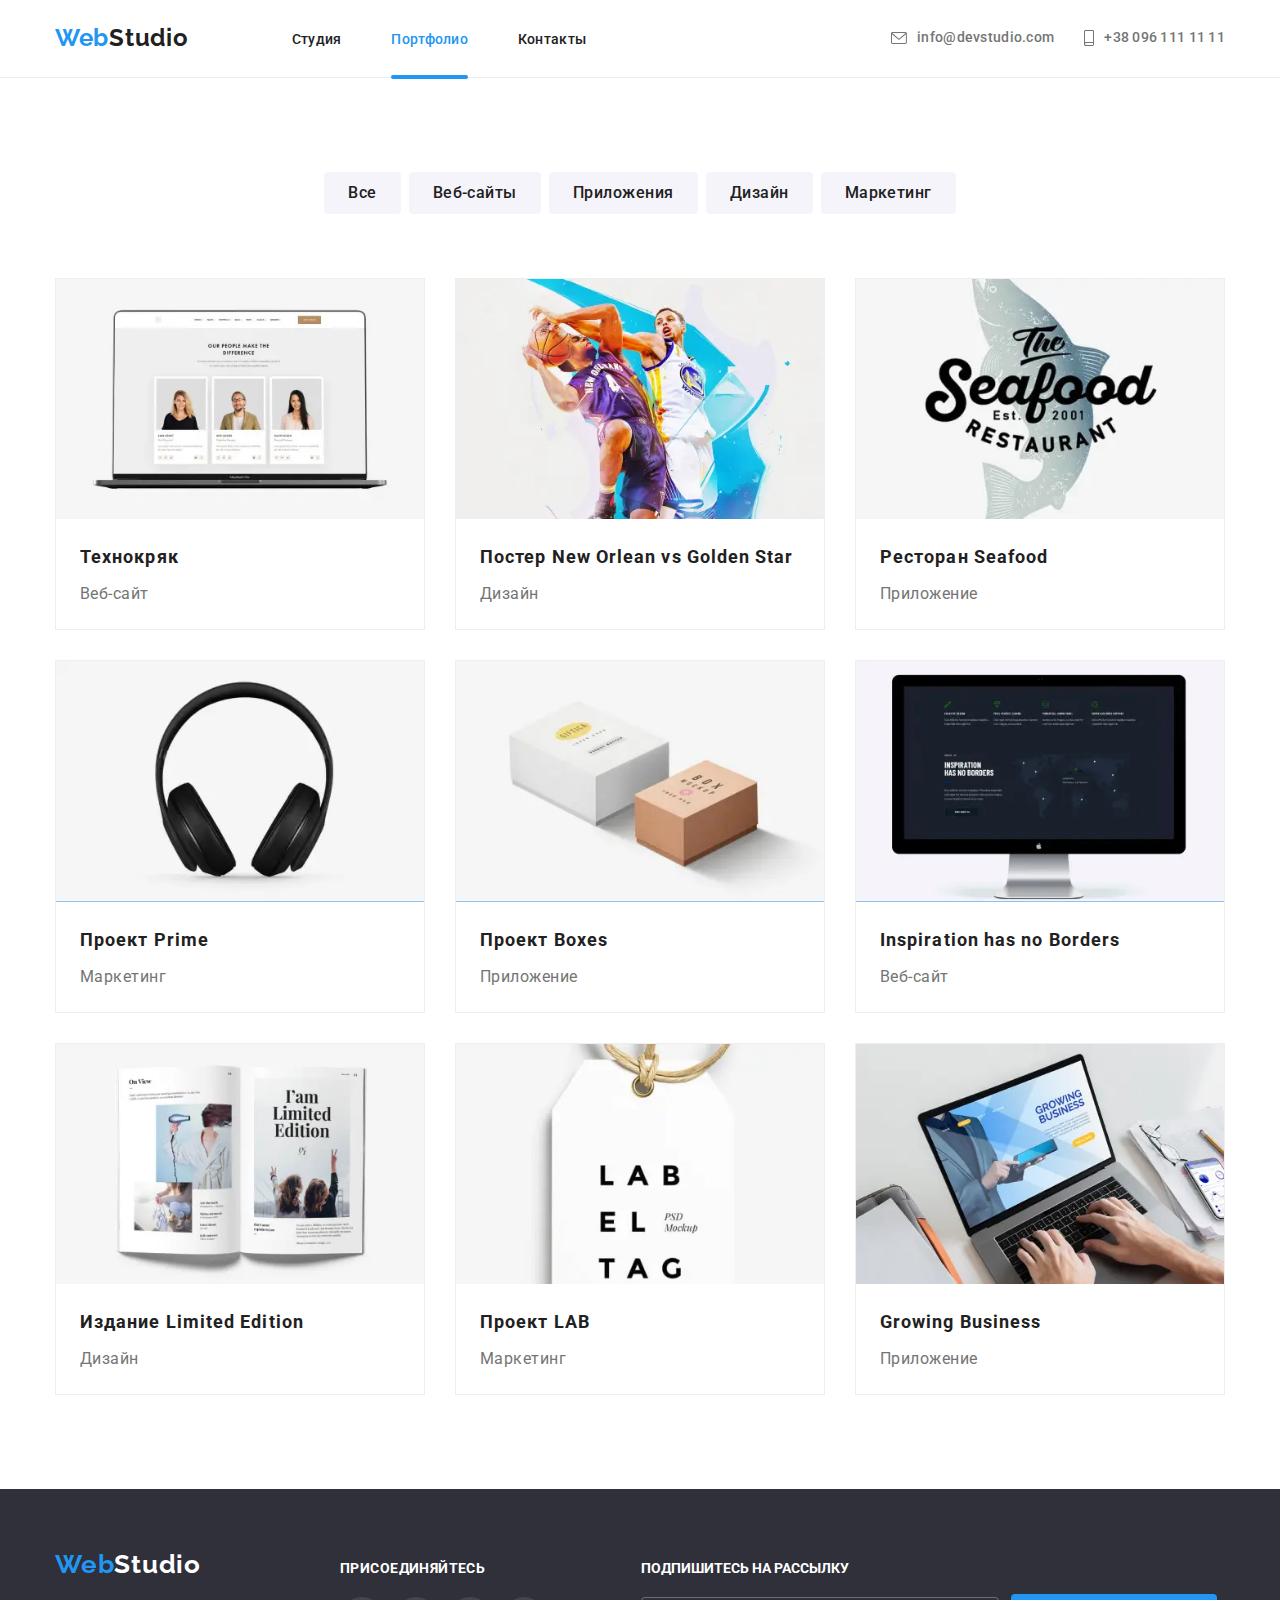
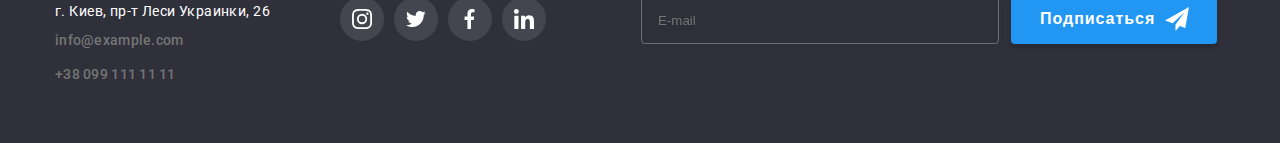
==== commit 663a9e01: "Ретина" ====
--- a/portfolio.html
+++ b/portfolio.html
@@ -58,7 +58,10 @@
         <li class="card-info">
           <a href="" class="link card-product">
             <div class="product-thumb">
-              <img src="images/portfolioa.jpg" width="450" height="294" alt="Веб-сайт">
+              <picture>
+                <source srcset="./images/portfolioa.webp 1x, ./images/portfolioa.webp 2x">
+              <img srcset="./images/portfolioa.jpg 1x, ./images/portfolioa.jpg 2x" src="images/portfolioa.jpg" width="450" height="294" alt="Веб-сайт">
+              </picture>
               <p class="overlay-text">Технокряк это современная площадка распространения коронавируса. Компании используют эту
                 платформу для цифрового
                 шпионажа и атак на защищённые сервера конкурентов.</p>
@@ -71,7 +74,10 @@
         <li class="card-info">
           <a href="" class="link card-product ">
             <div class="product-thumb">
-              <img src="images/portfoliob.jpg" width="450" height="294" alt="Постер New Orlean vs Golden Star">
+              <picture>
+                <source srcset="./images/portfoliob.webp 1x, ./images/portfoliob.webp 2x">
+              <img srcset="./images/portfoliob.jpg 1x, ./images/portfoliob.jpg 2x" src="images/portfoliob.jpg" width="450" height="294" alt="Постер New Orlean vs Golden Star">
+            </picture>
             </div>
             <div class="info">
               <h2 class="title">Постер New Orlean vs Golden Star</h2>
@@ -82,7 +88,10 @@
         <li class="card-info">
           <a href="" class="link card-product">
             <div class="product-thumb">
-              <img src="images/portfolioc.jpg" width="450" height="294" alt="Приложение ресторана Seafood">
+              <picture>
+                <source srcset="./images/portfolioc.webp 1x, ./images/portfolioc.webp 2x">
+              <img srcset="./images/portfolioc.jpg 1x, ./images/portfolioc.jpg 2x" src="images/portfolioc.jpg" width="450" height="294" alt="Приложение ресторана Seafood">
+            </picture>
             </div>
             <div class="info">
               <h2 class="title">Ресторан Seafood</h2>
@@ -93,7 +102,10 @@
         <li class="card-info">
           <a href="" class="link card-product">
             <div class="product-thumb">
-              <img src="images/portfoliod.jpg" width="450" height="294" alt="Наушники">
+              <picture>
+                <source srcset="./images/portfoliod.webp 1x, ./images/portfoliod.webp 2x">
+              <img srcset="./images/portfoliod.jpg 1x, ./images/portfoliod.jpg 2x" src="images/portfoliod.jpg" width="450" height="294" alt="Наушники">
+            </picture>
             </div>
             <div class="info">
               <h2 class="title">Проект Prime</h2>
@@ -104,7 +116,10 @@
         <li class="card-info">
           <a href="" class="link card-product">
             <div class="product-thumb">
-              <img src="images/portfolioe.jpg" width="450" height="294" alt="Коробки">
+              <picture>
+                <source srcset="./images/portfolioe.webp 1x, ./images/portfolioe.webp 2x">
+              <img srcset="./images/portfolioe.jpg 1x, ./images/portfolioe.jpg 2x" src="images/portfolioe.jpg" width="450" height="294" alt="Коробки">
+              </picture>
             </div>
             <div class="info">
               <h2 class="title">Проект Boxes</h2>
@@ -115,7 +130,10 @@
         <li class="card-info">
           <a href="" class="link card-product">
             <div class="product-thumb">
-              <img src="images/portfoliof.jpg" width="450" height="294" alt="Веб-сайт">
+              <picture>
+                <source srcset="./images/portfoliof.webp 1x, ./images/portfoliof.webp 2x">
+              <img srcset="./images/portfoliof.jpg 1x, ./images/portfoliof.jpg 2x" src="images/portfoliof.jpg" width="450" height="294" alt="Веб-сайт">
+            </picture>
             </div>
             <div class="info">
               <h2 class="title">Inspiration has no Borders</h2>
@@ -126,7 +144,10 @@
         <li class="card-info">
           <a href="" class="link card-product">
             <div class="product-thumb">
-              <img src="images/portfoliog.jpg" width="450" height="294" alt="Страница журнала">
+              <picture>
+                <source srcset="./images/portfoliog.webp 1x, ./images/portfoliog.webp 2x">
+              <img srcset="./images/portfoliog.jpg 1x, ./images/portfoliog.jpg 2x" src="images/portfoliog.jpg" width="450" height="294" alt="Страница журнала">
+            </picture>
             </div>
             <div class="info">
               <h2 class="title">Издание Limited Edition</h2>
@@ -137,7 +158,10 @@
         <li class="card-info">
           <a href="" class="link card-product">
             <div class="product-thumb">
-              <img src="images/portfolioh.jpg" width="450" height="294" alt="Ярлык LAB">
+              <picture>
+                <source srcset="./images/portfolioh.webp 1x, ./images/portfolioh.webp 2x">
+              <img srcset="./images/portfolioh.jpg 1x, ./images/portfolioh.jpg 2x" src="images/portfolioh.jpg" width="450" height="294" alt="Ярлык LAB">
+            </picture>
             </div>
             <div class="info">
               <h2 class="title">Проект LAB</h2>
@@ -148,7 +172,10 @@
         <li class="card-info">
           <a href="" class="link card-product">
             <div class="product-thumb">
-              <img src="images/portfolioi.jpg" width="450" height="294" alt="Приложение Growing Business">
+              <picture>
+                <source srcset="./images/portfolioi.webp 1x, ./images/portfolioi.webp 2x">
+              <img srcset="./images/portfolioi.jpg 1x, ./images/portfolioi.jpg 2x" src="images/portfolioi.jpg" width="450" height="294" alt="Приложение Growing Business">
+              </picture>
             </div>
             <div class="info">
               <h2 class="title">Growing Business</h2>
@@ -162,7 +189,7 @@
     <!--Подвал сайта-->
     <footer class="footer">
       <div class="container footer-info">
-        <div class="address-footer">
+        <div class="adress-footer">
           <a href="./index.html" class="logo-footer"><span class="web-footer">Web</span>Studio</a>
           <!--Контактные данные-->
           <address class="address">г. Киев, пр-т Леси Украинки, 26</address>
--- a/css/portfolio.min.css
+++ b/css/portfolio.min.css
@@ -1,2 +1,2 @@
-:root{--primary-text-color: #757575;--title-text-color: #212121;--accent-text-color: #2196f3;--primary-white-color: #ffffff;--bgc-button-secondary: #f5f4fa;--bgc-hero-footer: #2f303a;--bgc-team: #f5f4fa;--pc-icon-color: #afb1b8;--clients-link-color: #afb1b8}html{-webkit-box-sizing:border-box;box-sizing:border-box}*,*::before,*::after{-webkit-box-sizing:inherit;box-sizing:inherit}.list{padding:0;margin:0;list-style:none}img{display:block;max-width:100%;height:auto}.page{margin:0;background-color:var(--primary-white-color);color:var(--primary-text-color);font-family:Roboto, sans-serif}.container{padding-right:15px;padding-left:15px;margin-left:auto;margin-right:auto}@media screen and (min-width: 480px){.container{width:480px}}@media screen and (min-width: 768px){.container{width:768px}}@media screen and (min-width: 1200px){.container{width:1200px}}.section-title{margin-top:0;margin-bottom:50px;color:var(--title-text-color);font-weight:bold;font-size:36px;line-height:1.16;text-align:center;letter-spacing:0.03em}@media screen and (max-width: 1199px){.section-title{margin-bottom:30px;font-family:Roboto;font-style:normal;font-weight:bold;font-size:28px;line-height:1.17}}.logo-header{padding-top:24px;padding-bottom:25px;color:var(--title-text-color);font-family:Raleway, sans-serif;font-size:26px;line-height:1.19;letter-spacing:0.03em;text-decoration:none}@media screen and (max-width: 767px){.logo-header{padding-top:16px;padding-bottom:16px;font-family:Raleway;font-style:normal;font-weight:bold;font-size:24px;line-height:1.16;letter-spacing:0.03em}}@media screen and (min-width: 768px){.logo-header{font-family:Raleway;font-style:normal;font-weight:bold;font-size:24px;line-height:1.16;letter-spacing:0.03em}}span.web-header{color:var(--accent-text-color);font-family:Raleway, sans-serif}.logo-footer{display:inline-block;padding-top:60px;padding-bottom:20px;color:var(--primary-white-color);font-family:Raleway, sans-serif;font-weight:bold;font-size:26px;line-height:1.19;letter-spacing:0.03em;text-decoration:none}span.web-footer{color:var(--accent-text-color);font-family:Raleway, sans-serif}header{border-bottom:1px solid #ececec;position:relative}@media screen and (max-width: 767px){.header__mobile-menu{display:none;z-index:1;position:absolute;top:100%;left:0;width:100%;text-align:center;opacity:0;-webkit-box-shadow:0px 4px 8px rgba(0,0,0,0.04),0px 2px 4px rgba(0,0,0,0.08),0px 1px 3px rgba(0,0,0,0.16);box-shadow:0px 4px 8px rgba(0,0,0,0.04),0px 2px 4px rgba(0,0,0,0.08),0px 1px 3px rgba(0,0,0,0.16);-webkit-transition:opacity 900ms cubic-bezier(0.4, 0, 0.2, 1);transition:opacity 900ms cubic-bezier(0.4, 0, 0.2, 1);background-color:#fff}}.header__mobile-menu.is-open{display:block;opacity:1}@media screen and (min-width: 768px){.header__mobile-menu{display:-webkit-box;display:-ms-flexbox;display:flex;-webkit-box-align:center;-ms-flex-align:center;align-items:center}}.header__mobile-menu-button{display:block;border:none;background-color:transparent;padding:0}@media screen and (min-width: 768px){.header__mobile-menu-button{display:none}}.header__mobile-menu-button .icon-cross{display:none}.header__mobile-menu-button.is-open .icon-cross{display:block}.header__mobile-menu-button.is-open .icon-menu{display:none}.header__mobile-menu-icon{fill:var(--title-text-color)}.header__mobile-menu-button:hover .header__mobile-menu-icon,.header__mobile-menu-button:focus .header__mobile-menu-icon{fill:var(--accent-text-color)}@media screen and (min-width: 1200px){.navigation{display:-webkit-box;display:-ms-flexbox;display:flex;-webkit-box-align:center;-ms-flex-align:center;align-items:center}}@media screen and (max-width: 767px){.navigation{display:-webkit-box;display:-ms-flexbox;display:flex;-webkit-box-pack:justify;-ms-flex-pack:justify;justify-content:space-between}}@media screen and (min-width: 768px){.navigation{display:-webkit-box;display:-ms-flexbox;display:flex;-webkit-box-align:center;-ms-flex-align:center;align-items:center;-webkit-box-pack:justify;-ms-flex-pack:justify;justify-content:space-between}}@media screen and (max-width: 767px){.main-nav{padding-top:60px;padding-bottom:60px}}@media screen and (min-width: 1200px){.main-nav{display:-webkit-box;display:-ms-flexbox;display:flex;padding-right:305px}}@media screen and (max-width: 767px){.site-nav .item:not(:last-child){margin-bottom:40px}}@media screen and (min-width: 768px){.site-nav{display:-webkit-box;display:-ms-flexbox;display:flex}.site-nav .item:not(:last-child){margin-right:50px}}.site-nav .link{color:var(--title-text-color);font-weight:500;font-size:14px;line-height:1.14;letter-spacing:0.02em;text-decoration:none}.site-nav .link:hover,.site-nav .link:focus{color:var(--accent-text-color);-webkit-transition:color 250ms cubic-bezier(0.4, 0, 0.2, 1);transition:color 250ms cubic-bezier(0.4, 0, 0.2, 1)}.site-nav .link.current{color:var(--accent-text-color)}.active-page{position:relative;padding-bottom:32px}@media screen and (max-width: 767px){.active-page{padding-bottom:8px}}.active-page::after{position:absolute;display:block;left:0;bottom:0;content:"";width:100%;height:4px;border-radius:2px;background-color:var(--accent-text-color)}@media screen and (max-width: 767px){.site-contacts{text-align:center;padding-bottom:60px}.site-contacts .item:not(:last-child){margin-bottom:16px}}@media screen and (min-width: 768px){.site-contacts{margin-left:84px}}@media screen and (min-width: 1200px){.site-contacts{display:-webkit-box;display:-ms-flexbox;display:flex;-webkit-box-align:center;-ms-flex-align:center;align-items:center;margin-left:auto}.site-contacts .item+.item{margin-left:30px}}.site-contacts .link{color:var(--primary-text-color);font-weight:500;font-style:normal;font-size:14px;line-height:1.14;letter-spacing:0.02em;text-decoration:none}@media screen and (min-width: 768px){.envelope-item{margin-bottom:10px}}@media screen and (min-width: 1200px){.envelope-item{margin-bottom:0}}.envelope-link{display:-webkit-box;display:-ms-flexbox;display:flex;-webkit-box-align:center;-ms-flex-align:center;align-items:center}.envelope-link:hover,.envelope-link:focus{color:var(--accent-text-color);-webkit-transition:color 250ms cubic-bezier(0.4, 0, 0.2, 1);transition:color 250ms cubic-bezier(0.4, 0, 0.2, 1)}.envelope-link:hover .envelope-icon,.envelope-link:focus .envelope-icon{fill:var(--accent-text-color);-webkit-transition:fill 250ms cubic-bezier(0.4, 0, 0.2, 1);transition:fill 250ms cubic-bezier(0.4, 0, 0.2, 1)}.envelope-icon{margin-right:10px;fill:var(--primary-text-color)}.smartphone-link{display:-webkit-box;display:-ms-flexbox;display:flex;-webkit-box-align:center;-ms-flex-align:center;align-items:center}.smartphone-link:hover,.smartphone-link:focus{color:var(--accent-text-color);-webkit-transition:color 250ms cubic-bezier(0.4, 0, 0.2, 1);transition:color 250ms cubic-bezier(0.4, 0, 0.2, 1)}.smartphone-link:hover .smartphone-icon,.smartphone-link:focus .smartphone-icon{fill:var(--accent-text-color);-webkit-transition:fill 250ms cubic-bezier(0.4, 0, 0.2, 1);transition:fill 250ms cubic-bezier(0.4, 0, 0.2, 1)}.smartphone-icon{margin-right:10px;fill:var(--primary-text-color)}.button-primary{color:var(--primary-white-color);background-color:var(--accent-text-color);border-color:transparent;font-family:inherit;cursor:pointer;font-weight:bold;font-size:16px;line-height:1.88;letter-spacing:0.06em;display:inline-block;border-radius:4px;padding:10px 30px;min-width:200px;text-align:center}.button-secondary{color:var(--title-text-color);background-color:var(--bgc-button-secondary);padding:6px 22px;border-radius:4px;border-color:transparent;font-family:inherit;font-weight:500;font-size:16px;line-height:1.63;text-align:center;letter-spacing:0.03em;cursor:pointer}.button-secondary:hover,.button-secondary:focus{color:var(--primary-white-color);background-color:var(--accent-text-color);-webkit-transition:background-color 250ms cubic-bezier(0.4, 0, 0.2, 1),color 250ms cubic-bezier(0.4, 0, 0.2, 1);transition:background-color 250ms cubic-bezier(0.4, 0, 0.2, 1),color 250ms cubic-bezier(0.4, 0, 0.2, 1)}@media screen and (max-width: 767px){.filter-list{display:-webkit-box;display:-ms-flexbox;display:flex;-ms-flex-wrap:wrap;flex-wrap:wrap}}@media screen and (min-width: 768px){.filter-list{display:-webkit-box;display:-ms-flexbox;display:flex;-webkit-box-pack:center;-ms-flex-pack:center;justify-content:center}}@media screen and (max-width: 767px){.filter-list__icon{margin-left:8px}.filter-list__icon:first-child{margin-left:0}.filter-list__icon:nth-last-child(-n+2){margin-bottom:40px}.filter-list__icon:nth-child(-n+3){margin-top:60px;margin-bottom:15px}.filter-list__icon:nth-child(4){margin-left:0}}@media screen and (min-width: 768px){.filter-list__icon{margin-top:60px;margin-bottom:30px;margin-left:8px}.filter-list__icon:first-child{margin-left:0}}@media screen and (min-width: 1200px){.filter-list__icon{margin-top:94px;margin-bottom:50px;margin-left:8px}.filter-list__icon:first-child{margin-left:0}}.work-examples{display:-webkit-box;display:-ms-flexbox;display:flex;-ms-flex-wrap:wrap;flex-wrap:wrap;-webkit-box-pack:justify;-ms-flex-pack:justify;justify-content:space-between;margin-bottom:60px}@media screen and (min-width: 768px){.work-examples{margin-top:14px}}@media screen and (min-width: 1200px){.work-examples{display:-webkit-box;display:-ms-flexbox;display:flex;-ms-flex-wrap:wrap;flex-wrap:wrap;-webkit-box-pack:justify;-ms-flex-pack:justify;justify-content:space-between;margin-bottom:94px}}.work-examples .title{color:var(--title-text-color);font-weight:bold;font-size:18px;line-height:2;letter-spacing:0.06em}.work-examples .text{color:var(--primary-text-color);font-weight:normal;font-size:16px;line-height:1.88;letter-spacing:0.03em}.work-examples .link{text-decoration:none}@media screen and (min-width: 1200px){.work-examples :nth-child(3n+1){margin-left:0}.work-examples :nth-last-child(-n+3){margin-bottom:0}}.product-thumb{position:relative;overflow:hidden}.product-thumb::before{display:inline-block;position:absolute;content:"";width:100%;height:100%;background-color:rgba(33,150,243,0.9);-webkit-transform:translateY(100%);transform:translateY(100%);-webkit-transition:-webkit-transform 250ms cubic-bezier(0.4, 0, 0.2, 1);transition:-webkit-transform 250ms cubic-bezier(0.4, 0, 0.2, 1);transition:transform 250ms cubic-bezier(0.4, 0, 0.2, 1);transition:transform 250ms cubic-bezier(0.4, 0, 0.2, 1), -webkit-transform 250ms cubic-bezier(0.4, 0, 0.2, 1)}.card-info{display:block;border:1px solid #eeeeee;max-width:450px}@media screen and (min-width: 768px){.card-info{max-width:354px}}@media screen and (min-width: 1200px){.card-info{max-width:370px}}@media screen and (max-width: 767px){.card-info:not(:first-child){margin-top:30px}}@media screen and (min-width: 768px){.card-info{margin-bottom:30px}.card-info:last-child{margin-bottom:0}}@media screen and (min-width: 1200px){.card-info{margin-bottom:30px;margin-left:30px}}.card-info .title{margin-top:0;margin-bottom:0;padding:20px 24px 4px}.card-info .text{margin-top:0;margin-bottom:0;padding:0px 24px 20px}.card-product{display:block}.card-product:hover,.card-product:focus{-webkit-box-shadow:0px 1px 1px rgba(0,0,0,0.12),0px 4px 4px rgba(0,0,0,0.06),1px 4px 6px rgba(0,0,0,0.16);box-shadow:0px 1px 1px rgba(0,0,0,0.12),0px 4px 4px rgba(0,0,0,0.06),1px 4px 6px rgba(0,0,0,0.16);-webkit-transition:-webkit-box-shadow 250ms cubic-bezier(0.4, 0, 0.2, 1);transition:-webkit-box-shadow 250ms cubic-bezier(0.4, 0, 0.2, 1);transition:box-shadow 250ms cubic-bezier(0.4, 0, 0.2, 1);transition:box-shadow 250ms cubic-bezier(0.4, 0, 0.2, 1), -webkit-box-shadow 250ms cubic-bezier(0.4, 0, 0.2, 1)}.card-product:hover .product-thumb::before,.card-product:focus .product-thumb::before{-webkit-transform:translateY(0);transform:translateY(0)}.card-product:hover .overlay-text,.card-product:focus .overlay-text{-webkit-transform:translateY(0);transform:translateY(0)}.overlay-text{font-family:Roboto;font-style:normal;font-weight:normal;font-size:18px;line-height:1.56;color:var(--primary-white-color)}.overlay-text{position:absolute;top:0;left:0;width:100%;height:100%;margin:0;padding:63px 24px;-webkit-transform:translateY(100%);transform:translateY(100%);-webkit-transition:-webkit-transform 250ms cubic-bezier(0.4, 0, 0.2, 1);transition:-webkit-transform 250ms cubic-bezier(0.4, 0, 0.2, 1);transition:transform 250ms cubic-bezier(0.4, 0, 0.2, 1);transition:transform 250ms cubic-bezier(0.4, 0, 0.2, 1), -webkit-transform 250ms cubic-bezier(0.4, 0, 0.2, 1)}.footer{background-color:var(--bgc-hero-footer)}@media screen and (max-width: 768px){.footer-info{text-align:center}}@media screen and (min-width: 768px){.footer-info{display:-webkit-box;display:-ms-flexbox;display:flex;-webkit-box-align:center;-ms-flex-align:center;align-items:center}}@media screen and (min-width: 1200px){.footer-info{display:-webkit-box;display:-ms-flexbox;display:flex;-webkit-box-align:baseline;-ms-flex-align:baseline;align-items:baseline}}.address{padding-bottom:9px;color:var(--primary-white-color);font-family:Roboto;font-style:normal;font-weight:normal;font-size:14px;line-height:1.71;letter-spacing:0.03em}.mail{padding-bottom:9px}.mail:hover,.mail:focus{color:var(--accent-text-color);-webkit-transition:color 250ms cubic-bezier(0.4, 0, 0.2, 1);transition:color 250ms cubic-bezier(0.4, 0, 0.2, 1)}.phone-number{padding-bottom:60px}.phone-number:hover,.phone-number:focus{color:var(--accent-text-color);-webkit-transition:color 250ms cubic-bezier(0.4, 0, 0.2, 1);transition:color 250ms cubic-bezier(0.4, 0, 0.2, 1)}@media screen and (max-width: 767px){.join{margin-bottom:60px}}@media screen and (min-width: 1200px){.join{margin-left:70px;padding-top:14px}}.join-title{margin:0;padding:0;color:var(--primary-white-color)}@media screen and (max-width: 767px){.join-title{margin-right:auto;margin-left:auto}}.join-title{font-family:Roboto;font-style:normal;font-weight:bold;font-size:14px;line-height:1.14;letter-spacing:0.03em;text-transform:uppercase}.join-list{display:-webkit-box;display:-ms-flexbox;display:flex;margin-top:20px;background-color:var(--bgc-hero-footer)}@media screen and (max-width: 767px){.join-list{-webkit-box-pack:center;-ms-flex-pack:center;justify-content:center}}.join-list__item{margin-right:10px}.join-list__item:last-child{margin-right:0}.join-link{display:block;padding:12px;width:44px;height:44px;border-radius:50%;background-color:rgba(255,255,255,0.1)}.join-link{fill:var(--primary-white-color)}.join-link:hover,.join-link:focus{background-color:var(--accent-text-color);-webkit-transition:background-color 250ms cubic-bezier(0.4, 0, 0.2, 1);transition:background-color 250ms cubic-bezier(0.4, 0, 0.2, 1)}@media screen and (min-width: 768px){.form-container{display:-webkit-box;display:-ms-flexbox;display:flex;-ms-flex-wrap:wrap;flex-wrap:wrap}}@media screen and (max-width: 767px){.form-container{padding-bottom:60px}}@media screen and (min-width: 1200px){.form-container{margin-left:95px}}@media screen and (min-width: 768px){.footer-form{display:block}}@media screen and (min-width: 1200px){.footer-form{display:-webkit-box;display:-ms-flexbox;display:flex;-webkit-box-align:end;-ms-flex-align:end;align-items:flex-end}}@media screen and (min-width: 1200px){.footer-form__subs{display:-webkit-box;display:-ms-flexbox;display:flex;-webkit-box-orient:vertical;-webkit-box-direction:normal;-ms-flex-direction:column;flex-direction:column}}.footer-form__title{font-family:Roboto;font-style:normal;font-weight:bold;font-size:14px;line-height:1.14;text-transform:uppercase;color:var(--primary-white-color)}.footer-form__mail{margin-top:20px;padding-top:15px;padding-right:16px;padding-bottom:15px;padding-left:16px;color:var(--primary-white-color);width:358px;border:1px solid rgba(255,255,255,0.3);-webkit-filter:drop-shadow(0px 4px 4px rgba(0,0,0,0.15));filter:drop-shadow(0px 4px 4px rgba(0,0,0,0.15));border-radius:4px;background-color:transparent}@media screen and (max-width: 767px){.footer-form__mail{width:100%;margin-bottom:20px}}.footer-form__button{margin-left:12px;padding-top:10px;padding-right:28px;padding-bottom:10px;padding-left:29px;display:-webkit-box;display:-ms-flexbox;display:flex;-webkit-box-align:center;-ms-flex-align:center;align-items:center;font-weight:700;font-size:16px;line-height:1.875;letter-spacing:0.06em;color:#ffffff;background-color:var(--accent-text-color);cursor:pointer;border:0;-webkit-box-shadow:0px 4px 4px rgba(0,0,0,0.15);box-shadow:0px 4px 4px rgba(0,0,0,0.15);border-radius:4px}@media screen and (max-width: 767px){.footer-form__button{margin-left:auto;margin-right:auto}}.form-button__icon{fill:var(--primary-white-color)}@media screen and (min-width: 1200px){.form-button__icon{margin-left:10px}}
+:root{--primary-text-color: #757575;--title-text-color: #212121;--accent-text-color: #2196f3;--primary-white-color: #ffffff;--bgc-button-secondary: #f5f4fa;--bgc-hero-footer: #2f303a;--bgc-team: #f5f4fa;--pc-icon-color: #afb1b8;--clients-link-color: #afb1b8}html{-webkit-box-sizing:border-box;box-sizing:border-box}*,*::before,*::after{-webkit-box-sizing:inherit;box-sizing:inherit}.list{padding:0;margin:0;list-style:none}img{display:block;max-width:100%;height:auto}.page{margin:0;background-color:var(--primary-white-color);color:var(--primary-text-color);font-family:Roboto, sans-serif}.container{padding-right:15px;padding-left:15px;margin-left:auto;margin-right:auto}@media screen and (min-width: 480px){.container{width:480px}}@media screen and (min-width: 768px){.container{width:768px}}@media screen and (min-width: 1200px){.container{width:1200px}}.section-title{margin-top:0;margin-bottom:50px;color:var(--title-text-color);font-weight:bold;font-size:36px;line-height:1.16;text-align:center;letter-spacing:0.03em}@media screen and (max-width: 1199px){.section-title{margin-bottom:30px;font-family:Roboto;font-style:normal;font-weight:bold;font-size:28px;line-height:1.17}}.logo-header{padding-top:24px;padding-bottom:25px;color:var(--title-text-color);font-family:Raleway, sans-serif;font-size:26px;line-height:1.19;letter-spacing:0.03em;text-decoration:none}@media screen and (max-width: 767px){.logo-header{padding-top:16px;padding-bottom:16px;font-family:Raleway;font-style:normal;font-weight:bold;font-size:24px;line-height:1.16;letter-spacing:0.03em}}@media screen and (min-width: 768px){.logo-header{font-family:Raleway;font-style:normal;font-weight:bold;font-size:24px;line-height:1.16;letter-spacing:0.03em}}span.web-header{color:var(--accent-text-color);font-family:Raleway, sans-serif}.logo-footer{display:inline-block;padding-top:60px;padding-bottom:20px;color:var(--primary-white-color);font-family:Raleway, sans-serif;font-weight:bold;font-size:26px;line-height:1.19;letter-spacing:0.03em;text-decoration:none}span.web-footer{color:var(--accent-text-color);font-family:Raleway, sans-serif}header{border-bottom:1px solid #ececec;position:relative}@media screen and (max-width: 767px){.header__mobile-menu{display:none;z-index:1;position:absolute;top:100%;left:0;width:100%;text-align:center;opacity:0;-webkit-transform:translateY(-200%);transform:translateY(-200%);-webkit-box-shadow:0px 4px 8px rgba(0,0,0,0.04),0px 2px 4px rgba(0,0,0,0.08),0px 1px 3px rgba(0,0,0,0.16);box-shadow:0px 4px 8px rgba(0,0,0,0.04),0px 2px 4px rgba(0,0,0,0.08),0px 1px 3px rgba(0,0,0,0.16);-webkit-transition:opacity 5000ms cubic-bezier(0.4, 0, 0.2, 1);transition:opacity 5000ms cubic-bezier(0.4, 0, 0.2, 1);background-color:#fff}}.header__mobile-menu.is-open{display:block;-webkit-transform:translateY(0);transform:translateY(0);opacity:1}@media screen and (min-width: 768px){.header__mobile-menu{display:-webkit-box;display:-ms-flexbox;display:flex;-webkit-box-align:center;-ms-flex-align:center;align-items:center}}.header__mobile-menu-button{display:block;border:none;background-color:transparent;padding:0}@media screen and (min-width: 768px){.header__mobile-menu-button{display:none}}.header__mobile-menu-button .icon-cross{display:none}.header__mobile-menu-button.is-open .icon-cross{display:block}.header__mobile-menu-button.is-open .icon-menu{display:none}.header__mobile-menu-icon{fill:var(--title-text-color)}.header__mobile-menu-button:hover .header__mobile-menu-icon,.header__mobile-menu-button:focus .header__mobile-menu-icon{fill:var(--accent-text-color)}@media screen and (min-width: 1200px){.navigation{display:-webkit-box;display:-ms-flexbox;display:flex;-webkit-box-align:center;-ms-flex-align:center;align-items:center}}@media screen and (max-width: 767px){.navigation{display:-webkit-box;display:-ms-flexbox;display:flex;-webkit-box-pack:justify;-ms-flex-pack:justify;justify-content:space-between}}@media screen and (min-width: 768px){.navigation{display:-webkit-box;display:-ms-flexbox;display:flex;-webkit-box-align:center;-ms-flex-align:center;align-items:center;-webkit-box-pack:justify;-ms-flex-pack:justify;justify-content:space-between}}@media screen and (max-width: 767px){.main-nav{padding-top:60px;padding-bottom:60px}}@media screen and (min-width: 768px) and (max-width: 1199px){.main-nav{padding-right:60px}}@media screen and (min-width: 1200px){.main-nav{display:-webkit-box;display:-ms-flexbox;display:flex;padding-right:305px}}@media screen and (max-width: 767px){.site-nav .item:not(:last-child){margin-bottom:40px}}@media screen and (min-width: 768px){.site-nav{display:-webkit-box;display:-ms-flexbox;display:flex}.site-nav .item:not(:last-child){margin-right:50px}}.site-nav .link{color:var(--title-text-color);font-weight:500;font-size:14px;line-height:1.14;letter-spacing:0.02em;text-decoration:none}.site-nav .link:hover,.site-nav .link:focus{color:var(--accent-text-color);-webkit-transition:color 250ms cubic-bezier(0.4, 0, 0.2, 1);transition:color 250ms cubic-bezier(0.4, 0, 0.2, 1)}.site-nav .link.current{color:var(--accent-text-color)}.active-page{position:relative;padding-bottom:32px}@media screen and (max-width: 767px){.active-page{padding-bottom:8px}}.active-page::after{position:absolute;display:block;left:0;bottom:0;content:"";width:100%;height:4px;border-radius:2px;background-color:var(--accent-text-color)}@media screen and (max-width: 767px){.site-contacts{text-align:center;padding-bottom:60px}.site-contacts .item:not(:last-child){margin-bottom:16px}}@media screen and (min-width: 1200px){.site-contacts{display:-webkit-box;display:-ms-flexbox;display:flex;-webkit-box-align:center;-ms-flex-align:center;align-items:center;margin-left:auto}.site-contacts .item+.item{margin-left:30px}}.site-contacts .link{color:var(--primary-text-color);font-weight:500;font-style:normal;font-size:14px;line-height:1.14;letter-spacing:0.02em;text-decoration:none}@media screen and (min-width: 768px){.envelope-item{margin-bottom:10px}}@media screen and (min-width: 1200px){.envelope-item{margin-bottom:0}}.envelope-link{display:-webkit-box;display:-ms-flexbox;display:flex;-webkit-box-align:center;-ms-flex-align:center;align-items:center}@media screen and (max-width: 767px){.envelope-link{-webkit-box-pack:center;-ms-flex-pack:center;justify-content:center}}.envelope-link:hover,.envelope-link:focus{color:var(--accent-text-color);-webkit-transition:color 250ms cubic-bezier(0.4, 0, 0.2, 1);transition:color 250ms cubic-bezier(0.4, 0, 0.2, 1)}.envelope-link:hover .envelope-icon,.envelope-link:focus .envelope-icon{fill:var(--accent-text-color);-webkit-transition:fill 250ms cubic-bezier(0.4, 0, 0.2, 1);transition:fill 250ms cubic-bezier(0.4, 0, 0.2, 1)}.envelope-icon{margin-right:10px;fill:var(--primary-text-color)}.smartphone-link{display:-webkit-box;display:-ms-flexbox;display:flex;-webkit-box-align:center;-ms-flex-align:center;align-items:center}@media screen and (max-width: 767px){.smartphone-link{-webkit-box-pack:center;-ms-flex-pack:center;justify-content:center}}.smartphone-link:hover,.smartphone-link:focus{color:var(--accent-text-color);-webkit-transition:color 250ms cubic-bezier(0.4, 0, 0.2, 1);transition:color 250ms cubic-bezier(0.4, 0, 0.2, 1)}.smartphone-link:hover .smartphone-icon,.smartphone-link:focus .smartphone-icon{fill:var(--accent-text-color);-webkit-transition:fill 250ms cubic-bezier(0.4, 0, 0.2, 1);transition:fill 250ms cubic-bezier(0.4, 0, 0.2, 1)}.smartphone-icon{margin-right:10px;fill:var(--primary-text-color)}.button-primary{color:var(--primary-white-color);background-color:var(--accent-text-color);border-color:transparent;font-family:inherit;cursor:pointer;font-weight:bold;font-size:16px;line-height:1.88;letter-spacing:0.06em;display:inline-block;border-radius:4px;padding:10px 30px;min-width:200px;text-align:center}.button-secondary{color:var(--title-text-color);background-color:var(--bgc-button-secondary);padding:6px 22px;border-radius:4px;border-color:transparent;font-family:inherit;font-weight:500;font-size:16px;line-height:1.63;text-align:center;letter-spacing:0.03em;cursor:pointer}.button-secondary:hover,.button-secondary:focus{color:var(--primary-white-color);background-color:var(--accent-text-color);-webkit-transition:background-color 250ms cubic-bezier(0.4, 0, 0.2, 1),color 250ms cubic-bezier(0.4, 0, 0.2, 1);transition:background-color 250ms cubic-bezier(0.4, 0, 0.2, 1),color 250ms cubic-bezier(0.4, 0, 0.2, 1)}@media screen and (max-width: 767px){.filter-list{display:-webkit-box;display:-ms-flexbox;display:flex;-ms-flex-wrap:wrap;flex-wrap:wrap}}@media screen and (min-width: 768px){.filter-list{display:-webkit-box;display:-ms-flexbox;display:flex;-webkit-box-pack:center;-ms-flex-pack:center;justify-content:center}}@media screen and (max-width: 767px){.filter-list__icon{margin-left:8px}.filter-list__icon:first-child{margin-left:0}.filter-list__icon:nth-last-child(-n+2){margin-bottom:40px}.filter-list__icon:nth-child(-n+3){margin-top:60px;margin-bottom:15px}.filter-list__icon:nth-child(4){margin-left:0}}@media screen and (min-width: 768px){.filter-list__icon{margin-top:60px;margin-bottom:30px;margin-left:8px}.filter-list__icon:first-child{margin-left:0}}@media screen and (min-width: 1200px){.filter-list__icon{margin-top:94px;margin-bottom:50px;margin-left:8px}.filter-list__icon:first-child{margin-left:0}}.work-examples{display:-webkit-box;display:-ms-flexbox;display:flex;-ms-flex-wrap:wrap;flex-wrap:wrap;-webkit-box-pack:justify;-ms-flex-pack:justify;justify-content:space-between;margin-bottom:60px}@media screen and (min-width: 768px){.work-examples{margin-top:14px}}@media screen and (min-width: 1200px){.work-examples{display:-webkit-box;display:-ms-flexbox;display:flex;-ms-flex-wrap:wrap;flex-wrap:wrap;-webkit-box-pack:justify;-ms-flex-pack:justify;justify-content:space-between;margin-bottom:94px}}.work-examples .title{color:var(--title-text-color);font-weight:bold;font-size:18px;line-height:2;letter-spacing:0.06em}.work-examples .text{color:var(--primary-text-color);font-weight:normal;font-size:16px;line-height:1.88;letter-spacing:0.03em}.work-examples .link{text-decoration:none}@media screen and (min-width: 1200px){.work-examples :nth-child(3n+1){margin-left:0}.work-examples :nth-last-child(-n+3){margin-bottom:0}}.product-thumb{position:relative;overflow:hidden}.product-thumb::before{display:inline-block;position:absolute;content:"";width:100%;height:100%;background-color:rgba(33,150,243,0.9);-webkit-transform:translateY(100%);transform:translateY(100%);-webkit-transition:-webkit-transform 250ms cubic-bezier(0.4, 0, 0.2, 1);transition:-webkit-transform 250ms cubic-bezier(0.4, 0, 0.2, 1);transition:transform 250ms cubic-bezier(0.4, 0, 0.2, 1);transition:transform 250ms cubic-bezier(0.4, 0, 0.2, 1), -webkit-transform 250ms cubic-bezier(0.4, 0, 0.2, 1)}.card-info{display:block;border:1px solid #eeeeee;max-width:450px}@media screen and (min-width: 768px){.card-info{max-width:354px}}@media screen and (min-width: 1200px){.card-info{max-width:370px}}@media screen and (max-width: 767px){.card-info:not(:first-child){margin-top:30px}}@media screen and (min-width: 768px){.card-info{margin-bottom:30px}.card-info:last-child{margin-bottom:0}}@media screen and (min-width: 1200px){.card-info{margin-bottom:30px;margin-left:30px}}.card-info .title{margin-top:0;margin-bottom:0;padding:20px 24px 4px}.card-info .text{margin-top:0;margin-bottom:0;padding:0px 24px 20px}.card-product{display:block}.card-product:hover,.card-product:focus{-webkit-box-shadow:0px 1px 1px rgba(0,0,0,0.12),0px 4px 4px rgba(0,0,0,0.06),1px 4px 6px rgba(0,0,0,0.16);box-shadow:0px 1px 1px rgba(0,0,0,0.12),0px 4px 4px rgba(0,0,0,0.06),1px 4px 6px rgba(0,0,0,0.16);-webkit-transition:-webkit-box-shadow 250ms cubic-bezier(0.4, 0, 0.2, 1);transition:-webkit-box-shadow 250ms cubic-bezier(0.4, 0, 0.2, 1);transition:box-shadow 250ms cubic-bezier(0.4, 0, 0.2, 1);transition:box-shadow 250ms cubic-bezier(0.4, 0, 0.2, 1), -webkit-box-shadow 250ms cubic-bezier(0.4, 0, 0.2, 1)}.card-product:hover .product-thumb::before,.card-product:focus .product-thumb::before{-webkit-transform:translateY(0);transform:translateY(0)}.card-product:hover .overlay-text,.card-product:focus .overlay-text{-webkit-transform:translateY(0);transform:translateY(0)}.overlay-text{font-family:Roboto;font-style:normal;font-weight:normal;font-size:18px;line-height:1.56;color:var(--primary-white-color)}.overlay-text{position:absolute;top:0;left:0;width:100%;height:100%;margin:0;padding:63px 24px;-webkit-transform:translateY(100%);transform:translateY(100%);-webkit-transition:-webkit-transform 250ms cubic-bezier(0.4, 0, 0.2, 1);transition:-webkit-transform 250ms cubic-bezier(0.4, 0, 0.2, 1);transition:transform 250ms cubic-bezier(0.4, 0, 0.2, 1);transition:transform 250ms cubic-bezier(0.4, 0, 0.2, 1), -webkit-transform 250ms cubic-bezier(0.4, 0, 0.2, 1)}.footer{background-color:var(--bgc-hero-footer)}@media screen and (max-width: 768px){.footer-info{text-align:center}}@media screen and (min-width: 768px){.footer-info{display:-webkit-box;display:-ms-flexbox;display:flex;-ms-flex-wrap:wrap;flex-wrap:wrap;-webkit-box-align:center;-ms-flex-align:center;align-items:center}}@media screen and (min-width: 1200px){.footer-info{display:-webkit-box;display:-ms-flexbox;display:flex;-ms-flex-wrap:nowrap;flex-wrap:nowrap;-webkit-box-align:baseline;-ms-flex-align:baseline;align-items:baseline}}@media screen and (min-width: 768px) and (max-width: 1199px){.adress-footer{text-align:center;margin-left:76px;margin-right:165px}}.address{padding-bottom:9px;color:var(--primary-white-color);font-family:Roboto;font-style:normal;font-weight:normal;font-size:14px;line-height:1.71;letter-spacing:0.03em}.mail{padding-bottom:9px}.mail:hover,.mail:focus{color:var(--accent-text-color);-webkit-transition:color 250ms cubic-bezier(0.4, 0, 0.2, 1);transition:color 250ms cubic-bezier(0.4, 0, 0.2, 1)}.phone-number{padding-bottom:60px}.phone-number:hover,.phone-number:focus{color:var(--accent-text-color);-webkit-transition:color 250ms cubic-bezier(0.4, 0, 0.2, 1);transition:color 250ms cubic-bezier(0.4, 0, 0.2, 1)}@media screen and (max-width: 767px){.join{margin-bottom:60px}}@media screen and (min-width: 1200px){.join{margin-left:70px;padding-top:14px}}.join-title{margin:0;padding:0;color:var(--primary-white-color)}@media screen and (max-width: 767px){.join-title{margin-right:auto;margin-left:auto}}.join-title{font-family:Roboto;font-style:normal;font-weight:bold;font-size:14px;line-height:1.14;letter-spacing:0.03em;text-transform:uppercase}.join-list{display:-webkit-box;display:-ms-flexbox;display:flex;margin-top:20px;background-color:var(--bgc-hero-footer)}@media screen and (max-width: 767px){.join-list{-webkit-box-pack:center;-ms-flex-pack:center;justify-content:center}}.join-list__item{margin-right:10px}.join-list__item:last-child{margin-right:0}.join-link{display:block;padding:12px;width:44px;height:44px;border-radius:50%;background-color:rgba(255,255,255,0.1)}.join-link{fill:var(--primary-white-color)}.join-link:hover,.join-link:focus{background-color:var(--accent-text-color);-webkit-transition:background-color 250ms cubic-bezier(0.4, 0, 0.2, 1);transition:background-color 250ms cubic-bezier(0.4, 0, 0.2, 1)}@media screen and (max-width: 767px){.form-container{padding-bottom:60px}}@media screen and (min-width: 768px){.form-container{margin-top:60px;margin-bottom:60px;margin-left:166px}}@media screen and (min-width: 1200px){.form-container{margin-left:95px}}@media screen and (min-width: 1200px){.footer-form{display:-webkit-box;display:-ms-flexbox;display:flex;-webkit-box-align:end;-ms-flex-align:end;align-items:flex-end}}@media screen and (min-width: 1200px){.footer-form__subs{display:-webkit-box;display:-ms-flexbox;display:flex;-webkit-box-orient:vertical;-webkit-box-direction:normal;-ms-flex-direction:column;flex-direction:column}}.footer-form__title{display:block;font-family:Roboto;font-style:normal;font-weight:bold;font-size:14px;line-height:1.14;text-transform:uppercase;color:var(--primary-white-color)}@media screen and (min-width: 768px) and (max-width: 1199px){.footer-form__title{text-align:center}}.footer-form__mail{margin-top:20px;padding-top:15px;padding-right:16px;padding-bottom:15px;padding-left:16px;color:var(--primary-white-color);width:358px;border:1px solid rgba(255,255,255,0.3);-webkit-filter:drop-shadow(0px 4px 4px rgba(0,0,0,0.15));filter:drop-shadow(0px 4px 4px rgba(0,0,0,0.15));border-radius:4px;background-color:transparent}@media screen and (max-width: 767px){.footer-form__mail{width:100%;margin-bottom:20px}}.footer-form__button{padding-top:10px;padding-right:28px;padding-bottom:10px;padding-left:29px;display:-webkit-box;display:-ms-flexbox;display:flex;-webkit-box-align:center;-ms-flex-align:center;align-items:center;font-weight:700;font-size:16px;line-height:1.875;letter-spacing:0.06em;color:#ffffff;background-color:var(--accent-text-color);cursor:pointer;border:0;-webkit-box-shadow:0px 4px 4px rgba(0,0,0,0.15);box-shadow:0px 4px 4px rgba(0,0,0,0.15);border-radius:4px}@media screen and (min-width: 768px){.footer-form__button{margin-top:20px;margin-left:auto;margin-right:auto}}@media screen and (max-width: 767px){.footer-form__button{margin-left:auto;margin-right:auto}}@media screen and (min-width: 1200px){.footer-form__button{margin-left:12px}}.form-button__icon{fill:var(--primary-white-color);margin-left:10px}
 /*# sourceMappingURL=portfolio.min.css.map */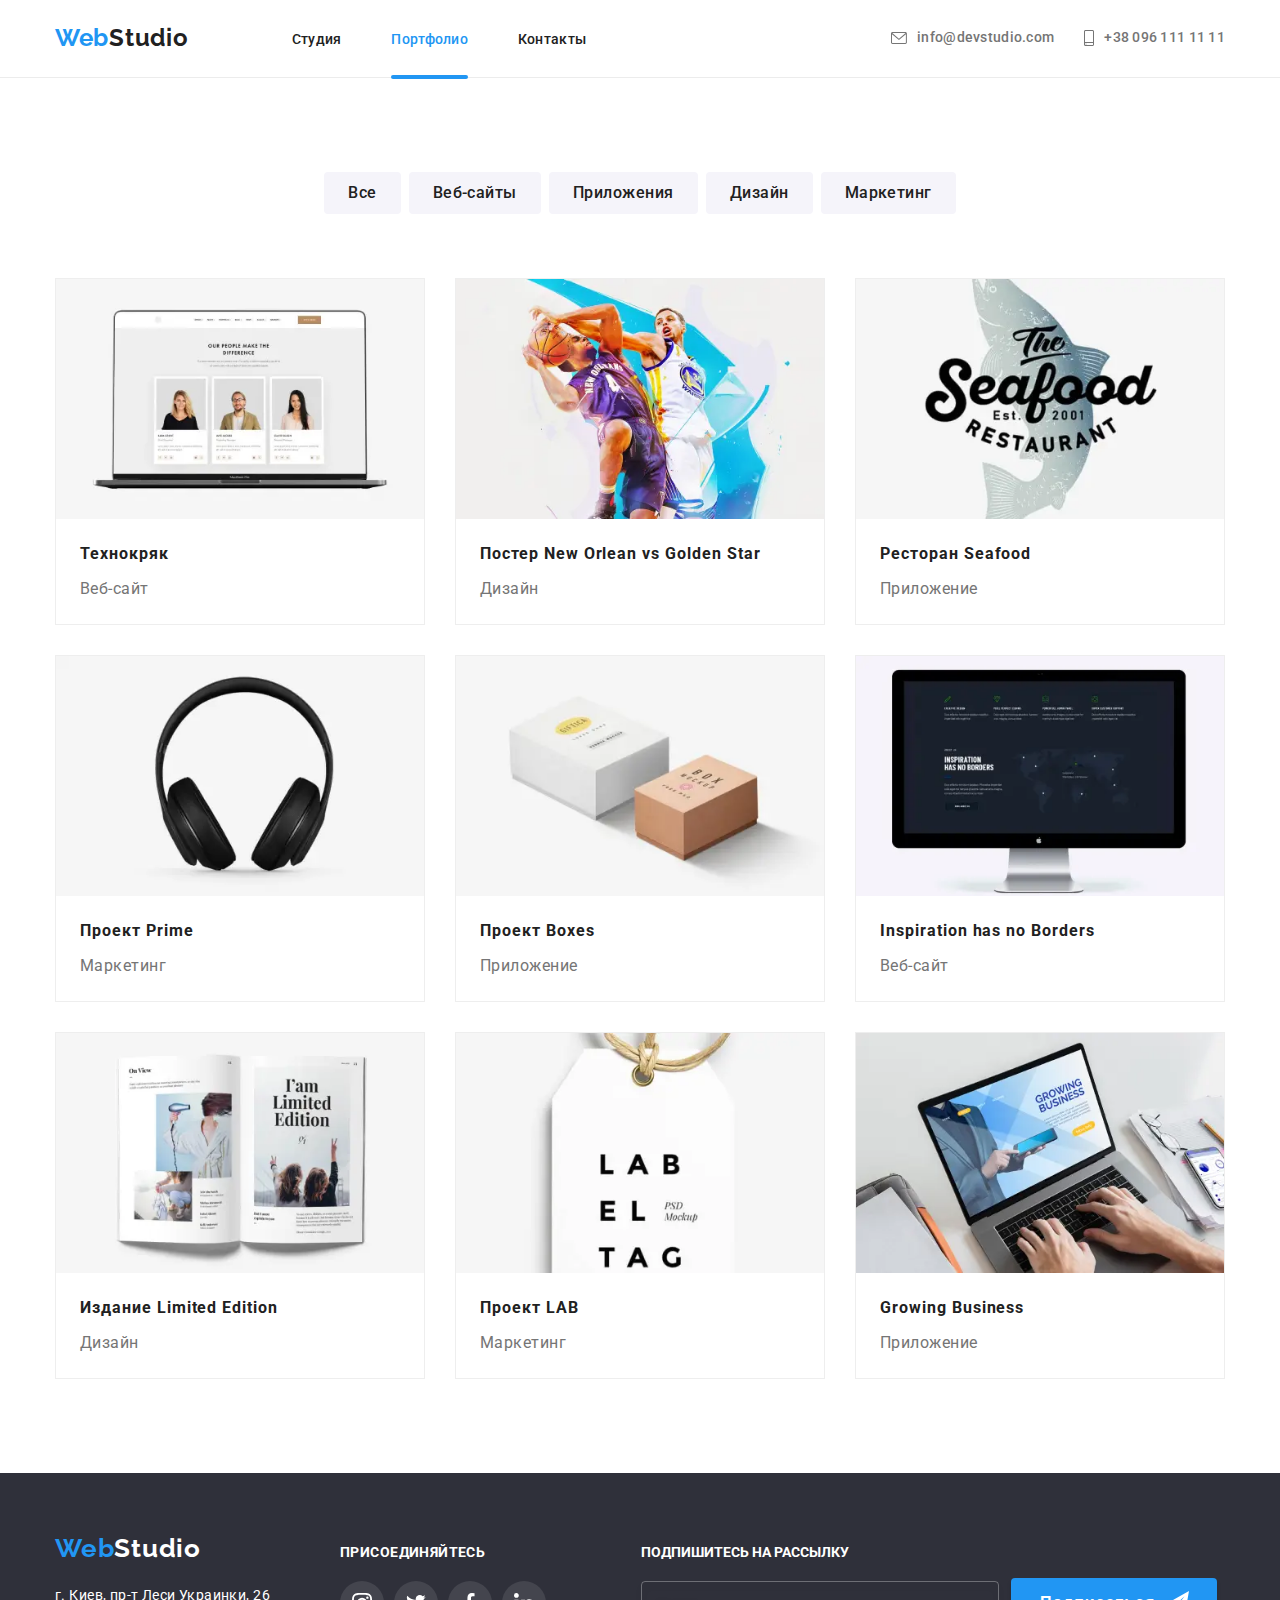
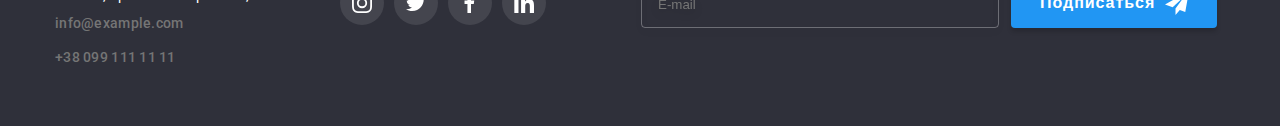
==== commit f3ff3341: "Correction" ====
--- a/portfolio.html
+++ b/portfolio.html
@@ -59,8 +59,8 @@
           <a href="" class="link card-product">
             <div class="product-thumb">
               <picture>
-                <source srcset="./images/portfolioa.webp 1x, ./images/portfolioa.webp 2x">
-              <img srcset="./images/portfolioa.jpg 1x, ./images/portfolioa.jpg 2x" src="images/portfolioa.jpg" width="450" height="294" alt="Веб-сайт">
+                <source srcset="./images/portfolioa.webp 1x, ./images/portfolioa.webp 2x" type="image/webp">
+              <img srcset="./images/portfolioa.jpg 1x, ./images/portfolioa.jpg 2x" src="images/portfolioa.jpg" width="450" height="500" alt="Веб-сайт">
               </picture>
               <p class="overlay-text">Технокряк это современная площадка распространения коронавируса. Компании используют эту
                 платформу для цифрового
@@ -75,7 +75,7 @@
           <a href="" class="link card-product ">
             <div class="product-thumb">
               <picture>
-                <source srcset="./images/portfoliob.webp 1x, ./images/portfoliob.webp 2x">
+                <source srcset="./images/portfoliob.webp 1x, ./images/portfoliob.webp 2x" type="image/webp">
               <img srcset="./images/portfoliob.jpg 1x, ./images/portfoliob.jpg 2x" src="images/portfoliob.jpg" width="450" height="294" alt="Постер New Orlean vs Golden Star">
             </picture>
             </div>
@@ -89,7 +89,7 @@
           <a href="" class="link card-product">
             <div class="product-thumb">
               <picture>
-                <source srcset="./images/portfolioc.webp 1x, ./images/portfolioc.webp 2x">
+                <source srcset="./images/portfolioc.webp 1x, ./images/portfolioc.webp 2x" type="image/webp">
               <img srcset="./images/portfolioc.jpg 1x, ./images/portfolioc.jpg 2x" src="images/portfolioc.jpg" width="450" height="294" alt="Приложение ресторана Seafood">
             </picture>
             </div>
@@ -103,7 +103,7 @@
           <a href="" class="link card-product">
             <div class="product-thumb">
               <picture>
-                <source srcset="./images/portfoliod.webp 1x, ./images/portfoliod.webp 2x">
+                <source srcset="./images/portfoliod.webp 1x, ./images/portfoliod.webp 2x" type="image/webp">
               <img srcset="./images/portfoliod.jpg 1x, ./images/portfoliod.jpg 2x" src="images/portfoliod.jpg" width="450" height="294" alt="Наушники">
             </picture>
             </div>
@@ -117,7 +117,7 @@
           <a href="" class="link card-product">
             <div class="product-thumb">
               <picture>
-                <source srcset="./images/portfolioe.webp 1x, ./images/portfolioe.webp 2x">
+                <source srcset="./images/portfolioe.webp 1x, ./images/portfolioe.webp 2x" type="image/webp">
               <img srcset="./images/portfolioe.jpg 1x, ./images/portfolioe.jpg 2x" src="images/portfolioe.jpg" width="450" height="294" alt="Коробки">
               </picture>
             </div>
@@ -131,7 +131,7 @@
           <a href="" class="link card-product">
             <div class="product-thumb">
               <picture>
-                <source srcset="./images/portfoliof.webp 1x, ./images/portfoliof.webp 2x">
+                <source srcset="./images/portfoliof.webp 1x, ./images/portfoliof.webp 2x" type="image/webp">
               <img srcset="./images/portfoliof.jpg 1x, ./images/portfoliof.jpg 2x" src="images/portfoliof.jpg" width="450" height="294" alt="Веб-сайт">
             </picture>
             </div>
@@ -145,7 +145,7 @@
           <a href="" class="link card-product">
             <div class="product-thumb">
               <picture>
-                <source srcset="./images/portfoliog.webp 1x, ./images/portfoliog.webp 2x">
+                <source srcset="./images/portfoliog.webp 1x, ./images/portfoliog.webp 2x" type="image/webp">
               <img srcset="./images/portfoliog.jpg 1x, ./images/portfoliog.jpg 2x" src="images/portfoliog.jpg" width="450" height="294" alt="Страница журнала">
             </picture>
             </div>
@@ -159,7 +159,7 @@
           <a href="" class="link card-product">
             <div class="product-thumb">
               <picture>
-                <source srcset="./images/portfolioh.webp 1x, ./images/portfolioh.webp 2x">
+                <source srcset="./images/portfolioh.webp 1x, ./images/portfolioh.webp 2x" type="image/webp">
               <img srcset="./images/portfolioh.jpg 1x, ./images/portfolioh.jpg 2x" src="images/portfolioh.jpg" width="450" height="294" alt="Ярлык LAB">
             </picture>
             </div>
@@ -173,7 +173,7 @@
           <a href="" class="link card-product">
             <div class="product-thumb">
               <picture>
-                <source srcset="./images/portfolioi.webp 1x, ./images/portfolioi.webp 2x">
+                <source srcset="./images/portfolioi.webp 1x, ./images/portfolioi.webp 2x" type="image/webp">
               <img srcset="./images/portfolioi.jpg 1x, ./images/portfolioi.jpg 2x" src="images/portfolioi.jpg" width="450" height="294" alt="Приложение Growing Business">
               </picture>
             </div>
--- a/css/portfolio.min.css
+++ b/css/portfolio.min.css
@@ -1,2 +1,2 @@
-:root{--primary-text-color: #757575;--title-text-color: #212121;--accent-text-color: #2196f3;--primary-white-color: #ffffff;--bgc-button-secondary: #f5f4fa;--bgc-hero-footer: #2f303a;--bgc-team: #f5f4fa;--pc-icon-color: #afb1b8;--clients-link-color: #afb1b8}html{-webkit-box-sizing:border-box;box-sizing:border-box}*,*::before,*::after{-webkit-box-sizing:inherit;box-sizing:inherit}.list{padding:0;margin:0;list-style:none}img{display:block;max-width:100%;height:auto}.page{margin:0;background-color:var(--primary-white-color);color:var(--primary-text-color);font-family:Roboto, sans-serif}.container{padding-right:15px;padding-left:15px;margin-left:auto;margin-right:auto}@media screen and (min-width: 480px){.container{width:480px}}@media screen and (min-width: 768px){.container{width:768px}}@media screen and (min-width: 1200px){.container{width:1200px}}.section-title{margin-top:0;margin-bottom:50px;color:var(--title-text-color);font-weight:bold;font-size:36px;line-height:1.16;text-align:center;letter-spacing:0.03em}@media screen and (max-width: 1199px){.section-title{margin-bottom:30px;font-family:Roboto;font-style:normal;font-weight:bold;font-size:28px;line-height:1.17}}.logo-header{padding-top:24px;padding-bottom:25px;color:var(--title-text-color);font-family:Raleway, sans-serif;font-size:26px;line-height:1.19;letter-spacing:0.03em;text-decoration:none}@media screen and (max-width: 767px){.logo-header{padding-top:16px;padding-bottom:16px;font-family:Raleway;font-style:normal;font-weight:bold;font-size:24px;line-height:1.16;letter-spacing:0.03em}}@media screen and (min-width: 768px){.logo-header{font-family:Raleway;font-style:normal;font-weight:bold;font-size:24px;line-height:1.16;letter-spacing:0.03em}}span.web-header{color:var(--accent-text-color);font-family:Raleway, sans-serif}.logo-footer{display:inline-block;padding-top:60px;padding-bottom:20px;color:var(--primary-white-color);font-family:Raleway, sans-serif;font-weight:bold;font-size:26px;line-height:1.19;letter-spacing:0.03em;text-decoration:none}span.web-footer{color:var(--accent-text-color);font-family:Raleway, sans-serif}header{border-bottom:1px solid #ececec;position:relative}@media screen and (max-width: 767px){.header__mobile-menu{display:none;z-index:1;position:absolute;top:100%;left:0;width:100%;text-align:center;opacity:0;-webkit-transform:translateY(-200%);transform:translateY(-200%);-webkit-box-shadow:0px 4px 8px rgba(0,0,0,0.04),0px 2px 4px rgba(0,0,0,0.08),0px 1px 3px rgba(0,0,0,0.16);box-shadow:0px 4px 8px rgba(0,0,0,0.04),0px 2px 4px rgba(0,0,0,0.08),0px 1px 3px rgba(0,0,0,0.16);-webkit-transition:opacity 5000ms cubic-bezier(0.4, 0, 0.2, 1);transition:opacity 5000ms cubic-bezier(0.4, 0, 0.2, 1);background-color:#fff}}.header__mobile-menu.is-open{display:block;-webkit-transform:translateY(0);transform:translateY(0);opacity:1}@media screen and (min-width: 768px){.header__mobile-menu{display:-webkit-box;display:-ms-flexbox;display:flex;-webkit-box-align:center;-ms-flex-align:center;align-items:center}}.header__mobile-menu-button{display:block;border:none;background-color:transparent;padding:0}@media screen and (min-width: 768px){.header__mobile-menu-button{display:none}}.header__mobile-menu-button .icon-cross{display:none}.header__mobile-menu-button.is-open .icon-cross{display:block}.header__mobile-menu-button.is-open .icon-menu{display:none}.header__mobile-menu-icon{fill:var(--title-text-color)}.header__mobile-menu-button:hover .header__mobile-menu-icon,.header__mobile-menu-button:focus .header__mobile-menu-icon{fill:var(--accent-text-color)}@media screen and (min-width: 1200px){.navigation{display:-webkit-box;display:-ms-flexbox;display:flex;-webkit-box-align:center;-ms-flex-align:center;align-items:center}}@media screen and (max-width: 767px){.navigation{display:-webkit-box;display:-ms-flexbox;display:flex;-webkit-box-pack:justify;-ms-flex-pack:justify;justify-content:space-between}}@media screen and (min-width: 768px){.navigation{display:-webkit-box;display:-ms-flexbox;display:flex;-webkit-box-align:center;-ms-flex-align:center;align-items:center;-webkit-box-pack:justify;-ms-flex-pack:justify;justify-content:space-between}}@media screen and (max-width: 767px){.main-nav{padding-top:60px;padding-bottom:60px}}@media screen and (min-width: 768px) and (max-width: 1199px){.main-nav{padding-right:60px}}@media screen and (min-width: 1200px){.main-nav{display:-webkit-box;display:-ms-flexbox;display:flex;padding-right:305px}}@media screen and (max-width: 767px){.site-nav .item:not(:last-child){margin-bottom:40px}}@media screen and (min-width: 768px){.site-nav{display:-webkit-box;display:-ms-flexbox;display:flex}.site-nav .item:not(:last-child){margin-right:50px}}.site-nav .link{color:var(--title-text-color);font-weight:500;font-size:14px;line-height:1.14;letter-spacing:0.02em;text-decoration:none}.site-nav .link:hover,.site-nav .link:focus{color:var(--accent-text-color);-webkit-transition:color 250ms cubic-bezier(0.4, 0, 0.2, 1);transition:color 250ms cubic-bezier(0.4, 0, 0.2, 1)}.site-nav .link.current{color:var(--accent-text-color)}.active-page{position:relative;padding-bottom:32px}@media screen and (max-width: 767px){.active-page{padding-bottom:8px}}.active-page::after{position:absolute;display:block;left:0;bottom:0;content:"";width:100%;height:4px;border-radius:2px;background-color:var(--accent-text-color)}@media screen and (max-width: 767px){.site-contacts{text-align:center;padding-bottom:60px}.site-contacts .item:not(:last-child){margin-bottom:16px}}@media screen and (min-width: 1200px){.site-contacts{display:-webkit-box;display:-ms-flexbox;display:flex;-webkit-box-align:center;-ms-flex-align:center;align-items:center;margin-left:auto}.site-contacts .item+.item{margin-left:30px}}.site-contacts .link{color:var(--primary-text-color);font-weight:500;font-style:normal;font-size:14px;line-height:1.14;letter-spacing:0.02em;text-decoration:none}@media screen and (min-width: 768px){.envelope-item{margin-bottom:10px}}@media screen and (min-width: 1200px){.envelope-item{margin-bottom:0}}.envelope-link{display:-webkit-box;display:-ms-flexbox;display:flex;-webkit-box-align:center;-ms-flex-align:center;align-items:center}@media screen and (max-width: 767px){.envelope-link{-webkit-box-pack:center;-ms-flex-pack:center;justify-content:center}}.envelope-link:hover,.envelope-link:focus{color:var(--accent-text-color);-webkit-transition:color 250ms cubic-bezier(0.4, 0, 0.2, 1);transition:color 250ms cubic-bezier(0.4, 0, 0.2, 1)}.envelope-link:hover .envelope-icon,.envelope-link:focus .envelope-icon{fill:var(--accent-text-color);-webkit-transition:fill 250ms cubic-bezier(0.4, 0, 0.2, 1);transition:fill 250ms cubic-bezier(0.4, 0, 0.2, 1)}.envelope-icon{margin-right:10px;fill:var(--primary-text-color)}.smartphone-link{display:-webkit-box;display:-ms-flexbox;display:flex;-webkit-box-align:center;-ms-flex-align:center;align-items:center}@media screen and (max-width: 767px){.smartphone-link{-webkit-box-pack:center;-ms-flex-pack:center;justify-content:center}}.smartphone-link:hover,.smartphone-link:focus{color:var(--accent-text-color);-webkit-transition:color 250ms cubic-bezier(0.4, 0, 0.2, 1);transition:color 250ms cubic-bezier(0.4, 0, 0.2, 1)}.smartphone-link:hover .smartphone-icon,.smartphone-link:focus .smartphone-icon{fill:var(--accent-text-color);-webkit-transition:fill 250ms cubic-bezier(0.4, 0, 0.2, 1);transition:fill 250ms cubic-bezier(0.4, 0, 0.2, 1)}.smartphone-icon{margin-right:10px;fill:var(--primary-text-color)}.button-primary{color:var(--primary-white-color);background-color:var(--accent-text-color);border-color:transparent;font-family:inherit;cursor:pointer;font-weight:bold;font-size:16px;line-height:1.88;letter-spacing:0.06em;display:inline-block;border-radius:4px;padding:10px 30px;min-width:200px;text-align:center}.button-secondary{color:var(--title-text-color);background-color:var(--bgc-button-secondary);padding:6px 22px;border-radius:4px;border-color:transparent;font-family:inherit;font-weight:500;font-size:16px;line-height:1.63;text-align:center;letter-spacing:0.03em;cursor:pointer}.button-secondary:hover,.button-secondary:focus{color:var(--primary-white-color);background-color:var(--accent-text-color);-webkit-transition:background-color 250ms cubic-bezier(0.4, 0, 0.2, 1),color 250ms cubic-bezier(0.4, 0, 0.2, 1);transition:background-color 250ms cubic-bezier(0.4, 0, 0.2, 1),color 250ms cubic-bezier(0.4, 0, 0.2, 1)}@media screen and (max-width: 767px){.filter-list{display:-webkit-box;display:-ms-flexbox;display:flex;-ms-flex-wrap:wrap;flex-wrap:wrap}}@media screen and (min-width: 768px){.filter-list{display:-webkit-box;display:-ms-flexbox;display:flex;-webkit-box-pack:center;-ms-flex-pack:center;justify-content:center}}@media screen and (max-width: 767px){.filter-list__icon{margin-left:8px}.filter-list__icon:first-child{margin-left:0}.filter-list__icon:nth-last-child(-n+2){margin-bottom:40px}.filter-list__icon:nth-child(-n+3){margin-top:60px;margin-bottom:15px}.filter-list__icon:nth-child(4){margin-left:0}}@media screen and (min-width: 768px){.filter-list__icon{margin-top:60px;margin-bottom:30px;margin-left:8px}.filter-list__icon:first-child{margin-left:0}}@media screen and (min-width: 1200px){.filter-list__icon{margin-top:94px;margin-bottom:50px;margin-left:8px}.filter-list__icon:first-child{margin-left:0}}.work-examples{display:-webkit-box;display:-ms-flexbox;display:flex;-ms-flex-wrap:wrap;flex-wrap:wrap;-webkit-box-pack:justify;-ms-flex-pack:justify;justify-content:space-between;margin-bottom:60px}@media screen and (min-width: 768px){.work-examples{margin-top:14px}}@media screen and (min-width: 1200px){.work-examples{display:-webkit-box;display:-ms-flexbox;display:flex;-ms-flex-wrap:wrap;flex-wrap:wrap;-webkit-box-pack:justify;-ms-flex-pack:justify;justify-content:space-between;margin-bottom:94px}}.work-examples .title{color:var(--title-text-color);font-weight:bold;font-size:18px;line-height:2;letter-spacing:0.06em}.work-examples .text{color:var(--primary-text-color);font-weight:normal;font-size:16px;line-height:1.88;letter-spacing:0.03em}.work-examples .link{text-decoration:none}@media screen and (min-width: 1200px){.work-examples :nth-child(3n+1){margin-left:0}.work-examples :nth-last-child(-n+3){margin-bottom:0}}.product-thumb{position:relative;overflow:hidden}.product-thumb::before{display:inline-block;position:absolute;content:"";width:100%;height:100%;background-color:rgba(33,150,243,0.9);-webkit-transform:translateY(100%);transform:translateY(100%);-webkit-transition:-webkit-transform 250ms cubic-bezier(0.4, 0, 0.2, 1);transition:-webkit-transform 250ms cubic-bezier(0.4, 0, 0.2, 1);transition:transform 250ms cubic-bezier(0.4, 0, 0.2, 1);transition:transform 250ms cubic-bezier(0.4, 0, 0.2, 1), -webkit-transform 250ms cubic-bezier(0.4, 0, 0.2, 1)}.card-info{display:block;border:1px solid #eeeeee;max-width:450px}@media screen and (min-width: 768px){.card-info{max-width:354px}}@media screen and (min-width: 1200px){.card-info{max-width:370px}}@media screen and (max-width: 767px){.card-info:not(:first-child){margin-top:30px}}@media screen and (min-width: 768px){.card-info{margin-bottom:30px}.card-info:last-child{margin-bottom:0}}@media screen and (min-width: 1200px){.card-info{margin-bottom:30px;margin-left:30px}}.card-info .title{margin-top:0;margin-bottom:0;padding:20px 24px 4px}.card-info .text{margin-top:0;margin-bottom:0;padding:0px 24px 20px}.card-product{display:block}.card-product:hover,.card-product:focus{-webkit-box-shadow:0px 1px 1px rgba(0,0,0,0.12),0px 4px 4px rgba(0,0,0,0.06),1px 4px 6px rgba(0,0,0,0.16);box-shadow:0px 1px 1px rgba(0,0,0,0.12),0px 4px 4px rgba(0,0,0,0.06),1px 4px 6px rgba(0,0,0,0.16);-webkit-transition:-webkit-box-shadow 250ms cubic-bezier(0.4, 0, 0.2, 1);transition:-webkit-box-shadow 250ms cubic-bezier(0.4, 0, 0.2, 1);transition:box-shadow 250ms cubic-bezier(0.4, 0, 0.2, 1);transition:box-shadow 250ms cubic-bezier(0.4, 0, 0.2, 1), -webkit-box-shadow 250ms cubic-bezier(0.4, 0, 0.2, 1)}.card-product:hover .product-thumb::before,.card-product:focus .product-thumb::before{-webkit-transform:translateY(0);transform:translateY(0)}.card-product:hover .overlay-text,.card-product:focus .overlay-text{-webkit-transform:translateY(0);transform:translateY(0)}.overlay-text{font-family:Roboto;font-style:normal;font-weight:normal;font-size:18px;line-height:1.56;color:var(--primary-white-color)}.overlay-text{position:absolute;top:0;left:0;width:100%;height:100%;margin:0;padding:63px 24px;-webkit-transform:translateY(100%);transform:translateY(100%);-webkit-transition:-webkit-transform 250ms cubic-bezier(0.4, 0, 0.2, 1);transition:-webkit-transform 250ms cubic-bezier(0.4, 0, 0.2, 1);transition:transform 250ms cubic-bezier(0.4, 0, 0.2, 1);transition:transform 250ms cubic-bezier(0.4, 0, 0.2, 1), -webkit-transform 250ms cubic-bezier(0.4, 0, 0.2, 1)}.footer{background-color:var(--bgc-hero-footer)}@media screen and (max-width: 768px){.footer-info{text-align:center}}@media screen and (min-width: 768px){.footer-info{display:-webkit-box;display:-ms-flexbox;display:flex;-ms-flex-wrap:wrap;flex-wrap:wrap;-webkit-box-align:center;-ms-flex-align:center;align-items:center}}@media screen and (min-width: 1200px){.footer-info{display:-webkit-box;display:-ms-flexbox;display:flex;-ms-flex-wrap:nowrap;flex-wrap:nowrap;-webkit-box-align:baseline;-ms-flex-align:baseline;align-items:baseline}}@media screen and (min-width: 768px) and (max-width: 1199px){.adress-footer{text-align:center;margin-left:76px;margin-right:165px}}.address{padding-bottom:9px;color:var(--primary-white-color);font-family:Roboto;font-style:normal;font-weight:normal;font-size:14px;line-height:1.71;letter-spacing:0.03em}.mail{padding-bottom:9px}.mail:hover,.mail:focus{color:var(--accent-text-color);-webkit-transition:color 250ms cubic-bezier(0.4, 0, 0.2, 1);transition:color 250ms cubic-bezier(0.4, 0, 0.2, 1)}.phone-number{padding-bottom:60px}.phone-number:hover,.phone-number:focus{color:var(--accent-text-color);-webkit-transition:color 250ms cubic-bezier(0.4, 0, 0.2, 1);transition:color 250ms cubic-bezier(0.4, 0, 0.2, 1)}@media screen and (max-width: 767px){.join{margin-bottom:60px}}@media screen and (min-width: 1200px){.join{margin-left:70px;padding-top:14px}}.join-title{margin:0;padding:0;color:var(--primary-white-color)}@media screen and (max-width: 767px){.join-title{margin-right:auto;margin-left:auto}}.join-title{font-family:Roboto;font-style:normal;font-weight:bold;font-size:14px;line-height:1.14;letter-spacing:0.03em;text-transform:uppercase}.join-list{display:-webkit-box;display:-ms-flexbox;display:flex;margin-top:20px;background-color:var(--bgc-hero-footer)}@media screen and (max-width: 767px){.join-list{-webkit-box-pack:center;-ms-flex-pack:center;justify-content:center}}.join-list__item{margin-right:10px}.join-list__item:last-child{margin-right:0}.join-link{display:block;padding:12px;width:44px;height:44px;border-radius:50%;background-color:rgba(255,255,255,0.1)}.join-link{fill:var(--primary-white-color)}.join-link:hover,.join-link:focus{background-color:var(--accent-text-color);-webkit-transition:background-color 250ms cubic-bezier(0.4, 0, 0.2, 1);transition:background-color 250ms cubic-bezier(0.4, 0, 0.2, 1)}@media screen and (max-width: 767px){.form-container{padding-bottom:60px}}@media screen and (min-width: 768px){.form-container{margin-top:60px;margin-bottom:60px;margin-left:166px}}@media screen and (min-width: 1200px){.form-container{margin-left:95px}}@media screen and (min-width: 1200px){.footer-form{display:-webkit-box;display:-ms-flexbox;display:flex;-webkit-box-align:end;-ms-flex-align:end;align-items:flex-end}}@media screen and (min-width: 1200px){.footer-form__subs{display:-webkit-box;display:-ms-flexbox;display:flex;-webkit-box-orient:vertical;-webkit-box-direction:normal;-ms-flex-direction:column;flex-direction:column}}.footer-form__title{display:block;font-family:Roboto;font-style:normal;font-weight:bold;font-size:14px;line-height:1.14;text-transform:uppercase;color:var(--primary-white-color)}@media screen and (min-width: 768px) and (max-width: 1199px){.footer-form__title{text-align:center}}.footer-form__mail{margin-top:20px;padding-top:15px;padding-right:16px;padding-bottom:15px;padding-left:16px;color:var(--primary-white-color);width:358px;border:1px solid rgba(255,255,255,0.3);-webkit-filter:drop-shadow(0px 4px 4px rgba(0,0,0,0.15));filter:drop-shadow(0px 4px 4px rgba(0,0,0,0.15));border-radius:4px;background-color:transparent}@media screen and (max-width: 767px){.footer-form__mail{width:100%;margin-bottom:20px}}.footer-form__button{padding-top:10px;padding-right:28px;padding-bottom:10px;padding-left:29px;display:-webkit-box;display:-ms-flexbox;display:flex;-webkit-box-align:center;-ms-flex-align:center;align-items:center;font-weight:700;font-size:16px;line-height:1.875;letter-spacing:0.06em;color:#ffffff;background-color:var(--accent-text-color);cursor:pointer;border:0;-webkit-box-shadow:0px 4px 4px rgba(0,0,0,0.15);box-shadow:0px 4px 4px rgba(0,0,0,0.15);border-radius:4px}@media screen and (min-width: 768px){.footer-form__button{margin-top:20px;margin-left:auto;margin-right:auto}}@media screen and (max-width: 767px){.footer-form__button{margin-left:auto;margin-right:auto}}@media screen and (min-width: 1200px){.footer-form__button{margin-left:12px}}.form-button__icon{fill:var(--primary-white-color);margin-left:10px}
+:root{--primary-text-color: #757575;--title-text-color: #212121;--accent-text-color: #2196f3;--primary-white-color: #ffffff;--bgc-button-secondary: #f5f4fa;--bgc-hero-footer: #2f303a;--bgc-team: #f5f4fa;--pc-icon-color: #afb1b8;--clients-link-color: #afb1b8}html{-webkit-box-sizing:border-box;box-sizing:border-box}*,*::before,*::after{-webkit-box-sizing:inherit;box-sizing:inherit}.list{padding:0;margin:0;list-style:none}img{display:block;max-width:100%;height:auto}.page{margin:0;background-color:var(--primary-white-color);color:var(--primary-text-color);font-family:Roboto, sans-serif}.container{padding-right:15px;padding-left:15px;margin-left:auto;margin-right:auto}@media screen and (min-width: 320px){.container{width:320px}}@media screen and (min-width: 768px){.container{width:768px}}@media screen and (min-width: 1200px){.container{width:1200px}}.section-title{margin-top:0;margin-bottom:50px;color:var(--title-text-color);font-weight:bold;font-size:36px;line-height:1.16;text-align:center;letter-spacing:0.03em}@media screen and (max-width: 1199px){.section-title{margin-bottom:30px;font-family:Roboto;font-style:normal;font-weight:bold;font-size:28px;line-height:1.17}}.logo-header{padding-top:24px;padding-bottom:25px;color:var(--title-text-color);font-family:Raleway, sans-serif;font-size:26px;line-height:1.19;letter-spacing:0.03em;text-decoration:none}@media screen and (max-width: 767px){.logo-header{padding-top:16px;padding-bottom:16px;font-family:Raleway;font-style:normal;font-weight:bold;font-size:24px;line-height:1.16;letter-spacing:0.03em}}@media screen and (min-width: 768px){.logo-header{font-family:Raleway;font-style:normal;font-weight:bold;font-size:24px;line-height:1.16;letter-spacing:0.03em}}span.web-header{color:var(--accent-text-color);font-family:Raleway, sans-serif}.logo-footer{display:inline-block;padding-top:60px;padding-bottom:20px;color:var(--primary-white-color);font-family:Raleway, sans-serif;font-weight:bold;font-size:26px;line-height:1.19;letter-spacing:0.03em;text-decoration:none}span.web-footer{color:var(--accent-text-color);font-family:Raleway, sans-serif}header{border-bottom:1px solid #ececec;position:relative}@media screen and (max-width: 767px){.header__mobile-menu{display:none;z-index:1;position:absolute;top:100%;left:0;width:100%;text-align:center;opacity:0;-webkit-transform:translateY(-200%);transform:translateY(-200%);-webkit-box-shadow:0px 4px 8px rgba(0,0,0,0.04),0px 2px 4px rgba(0,0,0,0.08),0px 1px 3px rgba(0,0,0,0.16);box-shadow:0px 4px 8px rgba(0,0,0,0.04),0px 2px 4px rgba(0,0,0,0.08),0px 1px 3px rgba(0,0,0,0.16);-webkit-transition:opacity 5000ms cubic-bezier(0.4, 0, 0.2, 1);transition:opacity 5000ms cubic-bezier(0.4, 0, 0.2, 1);background-color:#fff}}.header__mobile-menu.is-open{display:block;-webkit-transform:translateY(0);transform:translateY(0);opacity:1}@media screen and (min-width: 768px){.header__mobile-menu{display:-webkit-box;display:-ms-flexbox;display:flex;-webkit-box-align:center;-ms-flex-align:center;align-items:center}}.header__mobile-menu-button{display:block;border:none;background-color:transparent;padding:0}@media screen and (min-width: 768px){.header__mobile-menu-button{display:none}}.header__mobile-menu-button .icon-cross{display:none}.header__mobile-menu-button.is-open .icon-cross{display:block}.header__mobile-menu-button.is-open .icon-menu{display:none}.header__mobile-menu-icon{fill:var(--title-text-color)}.header__mobile-menu-button:hover .header__mobile-menu-icon,.header__mobile-menu-button:focus .header__mobile-menu-icon{fill:var(--accent-text-color)}@media screen and (min-width: 1200px){.navigation{display:-webkit-box;display:-ms-flexbox;display:flex;-webkit-box-align:center;-ms-flex-align:center;align-items:center}}@media screen and (max-width: 767px){.navigation{display:-webkit-box;display:-ms-flexbox;display:flex;-webkit-box-pack:justify;-ms-flex-pack:justify;justify-content:space-between}}@media screen and (min-width: 768px){.navigation{display:-webkit-box;display:-ms-flexbox;display:flex;-webkit-box-align:center;-ms-flex-align:center;align-items:center;-webkit-box-pack:justify;-ms-flex-pack:justify;justify-content:space-between}}@media screen and (max-width: 767px){.main-nav{padding-top:60px;padding-bottom:60px}}@media screen and (min-width: 768px) and (max-width: 1199px){.main-nav{padding-right:60px}}@media screen and (min-width: 1200px){.main-nav{display:-webkit-box;display:-ms-flexbox;display:flex;padding-right:305px}}@media screen and (max-width: 767px){.site-nav .item:not(:last-child){margin-bottom:40px}}@media screen and (min-width: 768px){.site-nav{display:-webkit-box;display:-ms-flexbox;display:flex}.site-nav .item:not(:last-child){margin-right:50px}}.site-nav .link{color:var(--title-text-color);font-weight:500;font-size:14px;line-height:1.14;letter-spacing:0.02em;text-decoration:none}.site-nav .link:hover,.site-nav .link:focus{color:var(--accent-text-color);-webkit-transition:color 250ms cubic-bezier(0.4, 0, 0.2, 1);transition:color 250ms cubic-bezier(0.4, 0, 0.2, 1)}.site-nav .link.current{color:var(--accent-text-color)}.active-page{position:relative;padding-bottom:32px}@media screen and (max-width: 767px){.active-page{padding-bottom:8px}}.active-page::after{position:absolute;display:block;left:0;bottom:0;content:"";width:100%;height:4px;border-radius:2px;background-color:var(--accent-text-color)}@media screen and (max-width: 767px){.site-contacts{text-align:center;padding-bottom:60px}.site-contacts .item:not(:last-child){margin-bottom:16px}}@media screen and (min-width: 1200px){.site-contacts{display:-webkit-box;display:-ms-flexbox;display:flex;-webkit-box-align:center;-ms-flex-align:center;align-items:center;margin-left:auto}.site-contacts .item+.item{margin-left:30px}}.site-contacts .link{color:var(--primary-text-color);font-weight:500;font-style:normal;font-size:14px;line-height:1.14;letter-spacing:0.02em;text-decoration:none}@media screen and (min-width: 768px){.envelope-item{margin-bottom:10px}}@media screen and (min-width: 1200px){.envelope-item{margin-bottom:0}}.envelope-link{display:-webkit-box;display:-ms-flexbox;display:flex;-webkit-box-align:center;-ms-flex-align:center;align-items:center}@media screen and (max-width: 767px){.envelope-link{-webkit-box-pack:center;-ms-flex-pack:center;justify-content:center}}.envelope-link:hover,.envelope-link:focus{color:var(--accent-text-color);-webkit-transition:color 250ms cubic-bezier(0.4, 0, 0.2, 1);transition:color 250ms cubic-bezier(0.4, 0, 0.2, 1)}.envelope-link:hover .envelope-icon,.envelope-link:focus .envelope-icon{fill:var(--accent-text-color);-webkit-transition:fill 250ms cubic-bezier(0.4, 0, 0.2, 1);transition:fill 250ms cubic-bezier(0.4, 0, 0.2, 1)}.envelope-icon{margin-right:10px;fill:var(--primary-text-color)}.smartphone-link{display:-webkit-box;display:-ms-flexbox;display:flex;-webkit-box-align:center;-ms-flex-align:center;align-items:center}@media screen and (max-width: 767px){.smartphone-link{-webkit-box-pack:center;-ms-flex-pack:center;justify-content:center}}.smartphone-link:hover,.smartphone-link:focus{color:var(--accent-text-color);-webkit-transition:color 250ms cubic-bezier(0.4, 0, 0.2, 1);transition:color 250ms cubic-bezier(0.4, 0, 0.2, 1)}.smartphone-link:hover .smartphone-icon,.smartphone-link:focus .smartphone-icon{fill:var(--accent-text-color);-webkit-transition:fill 250ms cubic-bezier(0.4, 0, 0.2, 1);transition:fill 250ms cubic-bezier(0.4, 0, 0.2, 1)}.smartphone-icon{margin-right:10px;fill:var(--primary-text-color)}.button-primary{color:var(--primary-white-color);background-color:var(--accent-text-color);border-color:transparent;font-family:inherit;cursor:pointer;font-weight:bold;font-size:16px;line-height:1.88;letter-spacing:0.06em;display:inline-block;border-radius:4px;padding:10px 30px;min-width:200px;text-align:center}.button-secondary{color:var(--title-text-color);background-color:var(--bgc-button-secondary);padding:6px 22px;border-radius:4px;border-color:transparent;font-family:inherit;font-weight:500;font-size:16px;line-height:1.63;text-align:center;letter-spacing:0.03em;cursor:pointer}.button-secondary:hover,.button-secondary:focus{color:var(--primary-white-color);background-color:var(--accent-text-color);-webkit-transition:background-color 250ms cubic-bezier(0.4, 0, 0.2, 1),color 250ms cubic-bezier(0.4, 0, 0.2, 1);transition:background-color 250ms cubic-bezier(0.4, 0, 0.2, 1),color 250ms cubic-bezier(0.4, 0, 0.2, 1)}@media screen and (max-width: 767px){.filter-list{display:-webkit-box;display:-ms-flexbox;display:flex;-ms-flex-wrap:wrap;flex-wrap:wrap}}@media screen and (min-width: 768px){.filter-list{display:-webkit-box;display:-ms-flexbox;display:flex;-webkit-box-pack:center;-ms-flex-pack:center;justify-content:center}}@media screen and (max-width: 767px){.filter-list__icon{margin-left:8px}.filter-list__icon:first-child{margin-left:0}.filter-list__icon:nth-last-child(-n+1){margin-bottom:40px}.filter-list__icon:nth-child(-n+2){margin-top:60px;margin-bottom:15px}.filter-list__icon:nth-child(3){margin-bottom:15px;margin-left:0}.filter-list__icon:nth-child(4){margin-bottom:15px}.filter-list__icon:last-child{margin-left:0px}}@media screen and (min-width: 768px){.filter-list__icon{margin-top:60px;margin-bottom:30px;margin-left:8px}.filter-list__icon:first-child{margin-left:0}}@media screen and (min-width: 1200px){.filter-list__icon{margin-top:94px;margin-bottom:50px;margin-left:8px}.filter-list__icon:first-child{margin-left:0}}.work-examples{display:-webkit-box;display:-ms-flexbox;display:flex;-ms-flex-wrap:wrap;flex-wrap:wrap;-webkit-box-pack:justify;-ms-flex-pack:justify;justify-content:space-between;margin-bottom:60px}@media screen and (min-width: 768px){.work-examples{margin-top:14px}}@media screen and (min-width: 1200px){.work-examples{display:-webkit-box;display:-ms-flexbox;display:flex;-ms-flex-wrap:wrap;flex-wrap:wrap;-webkit-box-pack:justify;-ms-flex-pack:justify;justify-content:space-between;margin-bottom:94px}}.work-examples .title{color:var(--title-text-color);font-weight:bold;font-size:16px;line-height:1.9;letter-spacing:0.06em}.work-examples .text{color:var(--primary-text-color);font-weight:normal;font-size:16px;line-height:1.88;letter-spacing:0.03em}.work-examples .link{text-decoration:none}@media screen and (min-width: 1200px){.work-examples :nth-child(3n+1){margin-left:0}.work-examples :nth-last-child(-n+3){margin-bottom:0}}.product-thumb{position:relative;overflow:hidden}.product-thumb::before{display:inline-block;position:absolute;content:"";width:100%;height:100%;background-color:rgba(33,150,243,0.9);-webkit-transform:translateY(100%);transform:translateY(100%);-webkit-transition:-webkit-transform 250ms cubic-bezier(0.4, 0, 0.2, 1);transition:-webkit-transform 250ms cubic-bezier(0.4, 0, 0.2, 1);transition:transform 250ms cubic-bezier(0.4, 0, 0.2, 1);transition:transform 250ms cubic-bezier(0.4, 0, 0.2, 1), -webkit-transform 250ms cubic-bezier(0.4, 0, 0.2, 1)}.card-info{display:block;border:1px solid #eeeeee;max-width:450px}@media screen and (min-width: 768px){.card-info{max-width:354px}}@media screen and (min-width: 1200px){.card-info{max-width:370px}}@media screen and (max-width: 767px){.card-info:not(:first-child){margin-top:30px}}@media screen and (min-width: 768px){.card-info{margin-bottom:30px}.card-info:last-child{margin-bottom:0}}@media screen and (min-width: 1200px){.card-info{margin-bottom:30px;margin-left:30px}}.card-info .title{margin-top:0;margin-bottom:0;padding:20px 24px 4px}.card-info .text{margin-top:0;margin-bottom:0;padding:0px 24px 20px}.card-product{display:block;width:100%}.card-product:hover,.card-product:focus{-webkit-box-shadow:0px 1px 1px rgba(0,0,0,0.12),0px 4px 4px rgba(0,0,0,0.06),1px 4px 6px rgba(0,0,0,0.16);box-shadow:0px 1px 1px rgba(0,0,0,0.12),0px 4px 4px rgba(0,0,0,0.06),1px 4px 6px rgba(0,0,0,0.16);-webkit-transition:-webkit-box-shadow 250ms cubic-bezier(0.4, 0, 0.2, 1);transition:-webkit-box-shadow 250ms cubic-bezier(0.4, 0, 0.2, 1);transition:box-shadow 250ms cubic-bezier(0.4, 0, 0.2, 1);transition:box-shadow 250ms cubic-bezier(0.4, 0, 0.2, 1), -webkit-box-shadow 250ms cubic-bezier(0.4, 0, 0.2, 1)}.card-product:hover .product-thumb::before,.card-product:focus .product-thumb::before{-webkit-transform:translateY(0);transform:translateY(0)}.card-product:hover .overlay-text,.card-product:focus .overlay-text{-webkit-transform:translateY(0);transform:translateY(0)}.overlay-text{font-family:Roboto;font-style:normal;font-weight:normal;font-size:18px;line-height:1.56;color:var(--primary-white-color)}.overlay-text{position:absolute;top:0;left:0;width:100%;height:100%;margin:0;padding:63px 24px;-webkit-transform:translateY(100%);transform:translateY(100%);-webkit-transition:-webkit-transform 250ms cubic-bezier(0.4, 0, 0.2, 1);transition:-webkit-transform 250ms cubic-bezier(0.4, 0, 0.2, 1);transition:transform 250ms cubic-bezier(0.4, 0, 0.2, 1);transition:transform 250ms cubic-bezier(0.4, 0, 0.2, 1), -webkit-transform 250ms cubic-bezier(0.4, 0, 0.2, 1)}.footer{background-color:var(--bgc-hero-footer)}@media screen and (max-width: 768px){.footer-info{text-align:center}}@media screen and (min-width: 768px){.footer-info{display:-webkit-box;display:-ms-flexbox;display:flex;-ms-flex-wrap:wrap;flex-wrap:wrap;-webkit-box-align:center;-ms-flex-align:center;align-items:center}}@media screen and (min-width: 1200px){.footer-info{display:-webkit-box;display:-ms-flexbox;display:flex;-ms-flex-wrap:nowrap;flex-wrap:nowrap;-webkit-box-align:baseline;-ms-flex-align:baseline;align-items:baseline}}@media screen and (min-width: 768px) and (max-width: 1199px){.adress-footer{text-align:center;margin-left:76px;margin-right:165px}}.address{padding-bottom:9px;color:var(--primary-white-color);font-family:Roboto;font-style:normal;font-weight:normal;font-size:14px;line-height:1.71;letter-spacing:0.03em}.mail{padding-bottom:9px}.mail:hover,.mail:focus{color:var(--accent-text-color);-webkit-transition:color 250ms cubic-bezier(0.4, 0, 0.2, 1);transition:color 250ms cubic-bezier(0.4, 0, 0.2, 1)}.phone-number{padding-bottom:60px}.phone-number:hover,.phone-number:focus{color:var(--accent-text-color);-webkit-transition:color 250ms cubic-bezier(0.4, 0, 0.2, 1);transition:color 250ms cubic-bezier(0.4, 0, 0.2, 1)}@media screen and (max-width: 767px){.join{margin-bottom:60px}}@media screen and (min-width: 1200px){.join{margin-left:70px;padding-top:14px}}.join-title{margin:0;padding:0;color:var(--primary-white-color)}@media screen and (max-width: 767px){.join-title{margin-right:auto;margin-left:auto}}.join-title{font-family:Roboto;font-style:normal;font-weight:bold;font-size:14px;line-height:1.14;letter-spacing:0.03em;text-transform:uppercase}.join-list{display:-webkit-box;display:-ms-flexbox;display:flex;margin-top:20px;background-color:var(--bgc-hero-footer)}@media screen and (max-width: 767px){.join-list{-webkit-box-pack:center;-ms-flex-pack:center;justify-content:center}}.join-list__item{margin-right:10px}.join-list__item:last-child{margin-right:0}.join-link{display:block;padding:12px;width:44px;height:44px;border-radius:50%;background-color:rgba(255,255,255,0.1)}.join-link{fill:var(--primary-white-color)}.join-link:hover,.join-link:focus{background-color:var(--accent-text-color);-webkit-transition:background-color 250ms cubic-bezier(0.4, 0, 0.2, 1);transition:background-color 250ms cubic-bezier(0.4, 0, 0.2, 1)}@media screen and (max-width: 767px){.form-container{padding-bottom:60px}}@media screen and (min-width: 768px){.form-container{margin-top:60px;margin-bottom:60px;margin-left:166px}}@media screen and (min-width: 1200px){.form-container{margin-left:95px}}@media screen and (min-width: 1200px){.footer-form{display:-webkit-box;display:-ms-flexbox;display:flex;-webkit-box-align:end;-ms-flex-align:end;align-items:flex-end}}@media screen and (min-width: 1200px){.footer-form__subs{display:-webkit-box;display:-ms-flexbox;display:flex;-webkit-box-orient:vertical;-webkit-box-direction:normal;-ms-flex-direction:column;flex-direction:column}}.footer-form__title{display:block;font-family:Roboto;font-style:normal;font-weight:bold;font-size:14px;line-height:1.14;text-transform:uppercase;color:var(--primary-white-color)}@media screen and (min-width: 768px) and (max-width: 1199px){.footer-form__title{text-align:center}}.footer-form__mail{margin-top:20px;padding-top:15px;padding-right:16px;padding-bottom:15px;padding-left:16px;color:var(--primary-white-color);width:358px;border:1px solid rgba(255,255,255,0.3);-webkit-filter:drop-shadow(0px 4px 4px rgba(0,0,0,0.15));filter:drop-shadow(0px 4px 4px rgba(0,0,0,0.15));border-radius:4px;background-color:transparent}@media screen and (max-width: 767px){.footer-form__mail{width:100%;margin-bottom:20px}}.footer-form__button{padding-top:10px;padding-right:28px;padding-bottom:10px;padding-left:29px;display:-webkit-box;display:-ms-flexbox;display:flex;-webkit-box-align:center;-ms-flex-align:center;align-items:center;font-weight:700;font-size:16px;line-height:1.875;letter-spacing:0.06em;color:#ffffff;background-color:var(--accent-text-color);cursor:pointer;border:0;-webkit-box-shadow:0px 4px 4px rgba(0,0,0,0.15);box-shadow:0px 4px 4px rgba(0,0,0,0.15);border-radius:4px}@media screen and (min-width: 768px){.footer-form__button{margin-top:20px;margin-left:auto;margin-right:auto}}@media screen and (max-width: 767px){.footer-form__button{margin-left:auto;margin-right:auto}}@media screen and (min-width: 1200px){.footer-form__button{margin-left:12px}}.form-button__icon{fill:var(--primary-white-color);margin-left:10px}
 /*# sourceMappingURL=portfolio.min.css.map */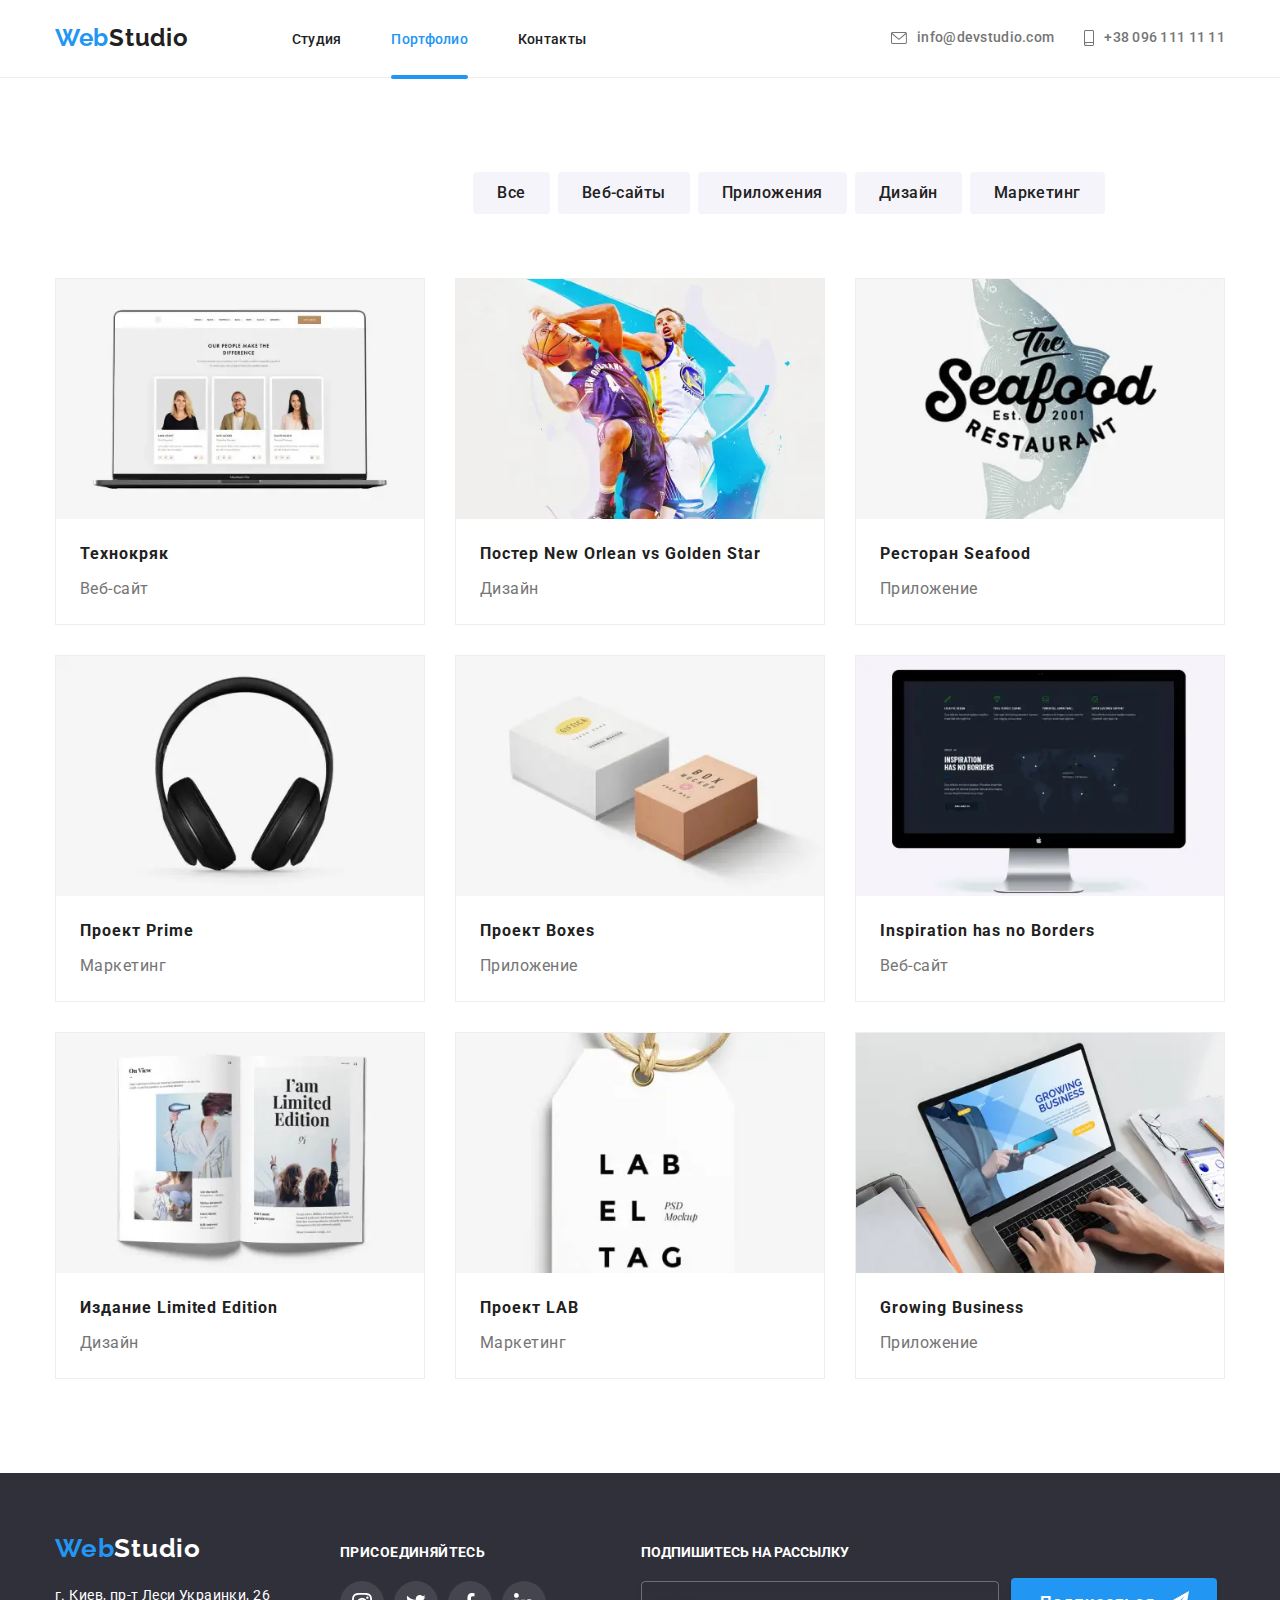
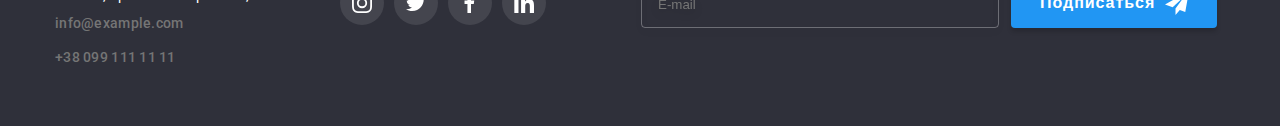
==== commit f0ac1096: "Correction" ====
--- a/portfolio.html
+++ b/portfolio.html
@@ -48,6 +48,7 @@
     <main>
     <section class="container">
       <ul class="filter-list list">
+        <h1 class="work-examples__title">Карточки продукта</h1>
         <li class="filter-list__icon"><button type="button" class="button-secondary">Все</button></li>
         <li class="filter-list__icon"><button type="button" class="button-secondary">Веб-сайты</button></li>
         <li class="filter-list__icon"><button type="button" class="button-secondary">Приложения</button></li>
--- a/css/portfolio.min.css
+++ b/css/portfolio.min.css
@@ -1,2 +1,2 @@
-:root{--primary-text-color: #757575;--title-text-color: #212121;--accent-text-color: #2196f3;--primary-white-color: #ffffff;--bgc-button-secondary: #f5f4fa;--bgc-hero-footer: #2f303a;--bgc-team: #f5f4fa;--pc-icon-color: #afb1b8;--clients-link-color: #afb1b8}html{-webkit-box-sizing:border-box;box-sizing:border-box}*,*::before,*::after{-webkit-box-sizing:inherit;box-sizing:inherit}.list{padding:0;margin:0;list-style:none}img{display:block;max-width:100%;height:auto}.page{margin:0;background-color:var(--primary-white-color);color:var(--primary-text-color);font-family:Roboto, sans-serif}.container{padding-right:15px;padding-left:15px;margin-left:auto;margin-right:auto}@media screen and (min-width: 320px){.container{width:320px}}@media screen and (min-width: 768px){.container{width:768px}}@media screen and (min-width: 1200px){.container{width:1200px}}.section-title{margin-top:0;margin-bottom:50px;color:var(--title-text-color);font-weight:bold;font-size:36px;line-height:1.16;text-align:center;letter-spacing:0.03em}@media screen and (max-width: 1199px){.section-title{margin-bottom:30px;font-family:Roboto;font-style:normal;font-weight:bold;font-size:28px;line-height:1.17}}.logo-header{padding-top:24px;padding-bottom:25px;color:var(--title-text-color);font-family:Raleway, sans-serif;font-size:26px;line-height:1.19;letter-spacing:0.03em;text-decoration:none}@media screen and (max-width: 767px){.logo-header{padding-top:16px;padding-bottom:16px;font-family:Raleway;font-style:normal;font-weight:bold;font-size:24px;line-height:1.16;letter-spacing:0.03em}}@media screen and (min-width: 768px){.logo-header{font-family:Raleway;font-style:normal;font-weight:bold;font-size:24px;line-height:1.16;letter-spacing:0.03em}}span.web-header{color:var(--accent-text-color);font-family:Raleway, sans-serif}.logo-footer{display:inline-block;padding-top:60px;padding-bottom:20px;color:var(--primary-white-color);font-family:Raleway, sans-serif;font-weight:bold;font-size:26px;line-height:1.19;letter-spacing:0.03em;text-decoration:none}span.web-footer{color:var(--accent-text-color);font-family:Raleway, sans-serif}header{border-bottom:1px solid #ececec;position:relative}@media screen and (max-width: 767px){.header__mobile-menu{display:none;z-index:1;position:absolute;top:100%;left:0;width:100%;text-align:center;opacity:0;-webkit-transform:translateY(-200%);transform:translateY(-200%);-webkit-box-shadow:0px 4px 8px rgba(0,0,0,0.04),0px 2px 4px rgba(0,0,0,0.08),0px 1px 3px rgba(0,0,0,0.16);box-shadow:0px 4px 8px rgba(0,0,0,0.04),0px 2px 4px rgba(0,0,0,0.08),0px 1px 3px rgba(0,0,0,0.16);-webkit-transition:opacity 5000ms cubic-bezier(0.4, 0, 0.2, 1);transition:opacity 5000ms cubic-bezier(0.4, 0, 0.2, 1);background-color:#fff}}.header__mobile-menu.is-open{display:block;-webkit-transform:translateY(0);transform:translateY(0);opacity:1}@media screen and (min-width: 768px){.header__mobile-menu{display:-webkit-box;display:-ms-flexbox;display:flex;-webkit-box-align:center;-ms-flex-align:center;align-items:center}}.header__mobile-menu-button{display:block;border:none;background-color:transparent;padding:0}@media screen and (min-width: 768px){.header__mobile-menu-button{display:none}}.header__mobile-menu-button .icon-cross{display:none}.header__mobile-menu-button.is-open .icon-cross{display:block}.header__mobile-menu-button.is-open .icon-menu{display:none}.header__mobile-menu-icon{fill:var(--title-text-color)}.header__mobile-menu-button:hover .header__mobile-menu-icon,.header__mobile-menu-button:focus .header__mobile-menu-icon{fill:var(--accent-text-color)}@media screen and (min-width: 1200px){.navigation{display:-webkit-box;display:-ms-flexbox;display:flex;-webkit-box-align:center;-ms-flex-align:center;align-items:center}}@media screen and (max-width: 767px){.navigation{display:-webkit-box;display:-ms-flexbox;display:flex;-webkit-box-pack:justify;-ms-flex-pack:justify;justify-content:space-between}}@media screen and (min-width: 768px){.navigation{display:-webkit-box;display:-ms-flexbox;display:flex;-webkit-box-align:center;-ms-flex-align:center;align-items:center;-webkit-box-pack:justify;-ms-flex-pack:justify;justify-content:space-between}}@media screen and (max-width: 767px){.main-nav{padding-top:60px;padding-bottom:60px}}@media screen and (min-width: 768px) and (max-width: 1199px){.main-nav{padding-right:60px}}@media screen and (min-width: 1200px){.main-nav{display:-webkit-box;display:-ms-flexbox;display:flex;padding-right:305px}}@media screen and (max-width: 767px){.site-nav .item:not(:last-child){margin-bottom:40px}}@media screen and (min-width: 768px){.site-nav{display:-webkit-box;display:-ms-flexbox;display:flex}.site-nav .item:not(:last-child){margin-right:50px}}.site-nav .link{color:var(--title-text-color);font-weight:500;font-size:14px;line-height:1.14;letter-spacing:0.02em;text-decoration:none}.site-nav .link:hover,.site-nav .link:focus{color:var(--accent-text-color);-webkit-transition:color 250ms cubic-bezier(0.4, 0, 0.2, 1);transition:color 250ms cubic-bezier(0.4, 0, 0.2, 1)}.site-nav .link.current{color:var(--accent-text-color)}.active-page{position:relative;padding-bottom:32px}@media screen and (max-width: 767px){.active-page{padding-bottom:8px}}.active-page::after{position:absolute;display:block;left:0;bottom:0;content:"";width:100%;height:4px;border-radius:2px;background-color:var(--accent-text-color)}@media screen and (max-width: 767px){.site-contacts{text-align:center;padding-bottom:60px}.site-contacts .item:not(:last-child){margin-bottom:16px}}@media screen and (min-width: 1200px){.site-contacts{display:-webkit-box;display:-ms-flexbox;display:flex;-webkit-box-align:center;-ms-flex-align:center;align-items:center;margin-left:auto}.site-contacts .item+.item{margin-left:30px}}.site-contacts .link{color:var(--primary-text-color);font-weight:500;font-style:normal;font-size:14px;line-height:1.14;letter-spacing:0.02em;text-decoration:none}@media screen and (min-width: 768px){.envelope-item{margin-bottom:10px}}@media screen and (min-width: 1200px){.envelope-item{margin-bottom:0}}.envelope-link{display:-webkit-box;display:-ms-flexbox;display:flex;-webkit-box-align:center;-ms-flex-align:center;align-items:center}@media screen and (max-width: 767px){.envelope-link{-webkit-box-pack:center;-ms-flex-pack:center;justify-content:center}}.envelope-link:hover,.envelope-link:focus{color:var(--accent-text-color);-webkit-transition:color 250ms cubic-bezier(0.4, 0, 0.2, 1);transition:color 250ms cubic-bezier(0.4, 0, 0.2, 1)}.envelope-link:hover .envelope-icon,.envelope-link:focus .envelope-icon{fill:var(--accent-text-color);-webkit-transition:fill 250ms cubic-bezier(0.4, 0, 0.2, 1);transition:fill 250ms cubic-bezier(0.4, 0, 0.2, 1)}.envelope-icon{margin-right:10px;fill:var(--primary-text-color)}.smartphone-link{display:-webkit-box;display:-ms-flexbox;display:flex;-webkit-box-align:center;-ms-flex-align:center;align-items:center}@media screen and (max-width: 767px){.smartphone-link{-webkit-box-pack:center;-ms-flex-pack:center;justify-content:center}}.smartphone-link:hover,.smartphone-link:focus{color:var(--accent-text-color);-webkit-transition:color 250ms cubic-bezier(0.4, 0, 0.2, 1);transition:color 250ms cubic-bezier(0.4, 0, 0.2, 1)}.smartphone-link:hover .smartphone-icon,.smartphone-link:focus .smartphone-icon{fill:var(--accent-text-color);-webkit-transition:fill 250ms cubic-bezier(0.4, 0, 0.2, 1);transition:fill 250ms cubic-bezier(0.4, 0, 0.2, 1)}.smartphone-icon{margin-right:10px;fill:var(--primary-text-color)}.button-primary{color:var(--primary-white-color);background-color:var(--accent-text-color);border-color:transparent;font-family:inherit;cursor:pointer;font-weight:bold;font-size:16px;line-height:1.88;letter-spacing:0.06em;display:inline-block;border-radius:4px;padding:10px 30px;min-width:200px;text-align:center}.button-secondary{color:var(--title-text-color);background-color:var(--bgc-button-secondary);padding:6px 22px;border-radius:4px;border-color:transparent;font-family:inherit;font-weight:500;font-size:16px;line-height:1.63;text-align:center;letter-spacing:0.03em;cursor:pointer}.button-secondary:hover,.button-secondary:focus{color:var(--primary-white-color);background-color:var(--accent-text-color);-webkit-transition:background-color 250ms cubic-bezier(0.4, 0, 0.2, 1),color 250ms cubic-bezier(0.4, 0, 0.2, 1);transition:background-color 250ms cubic-bezier(0.4, 0, 0.2, 1),color 250ms cubic-bezier(0.4, 0, 0.2, 1)}@media screen and (max-width: 767px){.filter-list{display:-webkit-box;display:-ms-flexbox;display:flex;-ms-flex-wrap:wrap;flex-wrap:wrap}}@media screen and (min-width: 768px){.filter-list{display:-webkit-box;display:-ms-flexbox;display:flex;-webkit-box-pack:center;-ms-flex-pack:center;justify-content:center}}@media screen and (max-width: 767px){.filter-list__icon{margin-left:8px}.filter-list__icon:first-child{margin-left:0}.filter-list__icon:nth-last-child(-n+1){margin-bottom:40px}.filter-list__icon:nth-child(-n+2){margin-top:60px;margin-bottom:15px}.filter-list__icon:nth-child(3){margin-bottom:15px;margin-left:0}.filter-list__icon:nth-child(4){margin-bottom:15px}.filter-list__icon:last-child{margin-left:0px}}@media screen and (min-width: 768px){.filter-list__icon{margin-top:60px;margin-bottom:30px;margin-left:8px}.filter-list__icon:first-child{margin-left:0}}@media screen and (min-width: 1200px){.filter-list__icon{margin-top:94px;margin-bottom:50px;margin-left:8px}.filter-list__icon:first-child{margin-left:0}}.work-examples{display:-webkit-box;display:-ms-flexbox;display:flex;-ms-flex-wrap:wrap;flex-wrap:wrap;-webkit-box-pack:justify;-ms-flex-pack:justify;justify-content:space-between;margin-bottom:60px}@media screen and (min-width: 768px){.work-examples{margin-top:14px}}@media screen and (min-width: 1200px){.work-examples{display:-webkit-box;display:-ms-flexbox;display:flex;-ms-flex-wrap:wrap;flex-wrap:wrap;-webkit-box-pack:justify;-ms-flex-pack:justify;justify-content:space-between;margin-bottom:94px}}.work-examples .title{color:var(--title-text-color);font-weight:bold;font-size:16px;line-height:1.9;letter-spacing:0.06em}.work-examples .text{color:var(--primary-text-color);font-weight:normal;font-size:16px;line-height:1.88;letter-spacing:0.03em}.work-examples .link{text-decoration:none}@media screen and (min-width: 1200px){.work-examples :nth-child(3n+1){margin-left:0}.work-examples :nth-last-child(-n+3){margin-bottom:0}}.product-thumb{position:relative;overflow:hidden}.product-thumb::before{display:inline-block;position:absolute;content:"";width:100%;height:100%;background-color:rgba(33,150,243,0.9);-webkit-transform:translateY(100%);transform:translateY(100%);-webkit-transition:-webkit-transform 250ms cubic-bezier(0.4, 0, 0.2, 1);transition:-webkit-transform 250ms cubic-bezier(0.4, 0, 0.2, 1);transition:transform 250ms cubic-bezier(0.4, 0, 0.2, 1);transition:transform 250ms cubic-bezier(0.4, 0, 0.2, 1), -webkit-transform 250ms cubic-bezier(0.4, 0, 0.2, 1)}.card-info{display:block;border:1px solid #eeeeee;max-width:450px}@media screen and (min-width: 768px){.card-info{max-width:354px}}@media screen and (min-width: 1200px){.card-info{max-width:370px}}@media screen and (max-width: 767px){.card-info:not(:first-child){margin-top:30px}}@media screen and (min-width: 768px){.card-info{margin-bottom:30px}.card-info:last-child{margin-bottom:0}}@media screen and (min-width: 1200px){.card-info{margin-bottom:30px;margin-left:30px}}.card-info .title{margin-top:0;margin-bottom:0;padding:20px 24px 4px}.card-info .text{margin-top:0;margin-bottom:0;padding:0px 24px 20px}.card-product{display:block;width:100%}.card-product:hover,.card-product:focus{-webkit-box-shadow:0px 1px 1px rgba(0,0,0,0.12),0px 4px 4px rgba(0,0,0,0.06),1px 4px 6px rgba(0,0,0,0.16);box-shadow:0px 1px 1px rgba(0,0,0,0.12),0px 4px 4px rgba(0,0,0,0.06),1px 4px 6px rgba(0,0,0,0.16);-webkit-transition:-webkit-box-shadow 250ms cubic-bezier(0.4, 0, 0.2, 1);transition:-webkit-box-shadow 250ms cubic-bezier(0.4, 0, 0.2, 1);transition:box-shadow 250ms cubic-bezier(0.4, 0, 0.2, 1);transition:box-shadow 250ms cubic-bezier(0.4, 0, 0.2, 1), -webkit-box-shadow 250ms cubic-bezier(0.4, 0, 0.2, 1)}.card-product:hover .product-thumb::before,.card-product:focus .product-thumb::before{-webkit-transform:translateY(0);transform:translateY(0)}.card-product:hover .overlay-text,.card-product:focus .overlay-text{-webkit-transform:translateY(0);transform:translateY(0)}.overlay-text{font-family:Roboto;font-style:normal;font-weight:normal;font-size:18px;line-height:1.56;color:var(--primary-white-color)}.overlay-text{position:absolute;top:0;left:0;width:100%;height:100%;margin:0;padding:63px 24px;-webkit-transform:translateY(100%);transform:translateY(100%);-webkit-transition:-webkit-transform 250ms cubic-bezier(0.4, 0, 0.2, 1);transition:-webkit-transform 250ms cubic-bezier(0.4, 0, 0.2, 1);transition:transform 250ms cubic-bezier(0.4, 0, 0.2, 1);transition:transform 250ms cubic-bezier(0.4, 0, 0.2, 1), -webkit-transform 250ms cubic-bezier(0.4, 0, 0.2, 1)}.footer{background-color:var(--bgc-hero-footer)}@media screen and (max-width: 768px){.footer-info{text-align:center}}@media screen and (min-width: 768px){.footer-info{display:-webkit-box;display:-ms-flexbox;display:flex;-ms-flex-wrap:wrap;flex-wrap:wrap;-webkit-box-align:center;-ms-flex-align:center;align-items:center}}@media screen and (min-width: 1200px){.footer-info{display:-webkit-box;display:-ms-flexbox;display:flex;-ms-flex-wrap:nowrap;flex-wrap:nowrap;-webkit-box-align:baseline;-ms-flex-align:baseline;align-items:baseline}}@media screen and (min-width: 768px) and (max-width: 1199px){.adress-footer{text-align:center;margin-left:76px;margin-right:165px}}.address{padding-bottom:9px;color:var(--primary-white-color);font-family:Roboto;font-style:normal;font-weight:normal;font-size:14px;line-height:1.71;letter-spacing:0.03em}.mail{padding-bottom:9px}.mail:hover,.mail:focus{color:var(--accent-text-color);-webkit-transition:color 250ms cubic-bezier(0.4, 0, 0.2, 1);transition:color 250ms cubic-bezier(0.4, 0, 0.2, 1)}.phone-number{padding-bottom:60px}.phone-number:hover,.phone-number:focus{color:var(--accent-text-color);-webkit-transition:color 250ms cubic-bezier(0.4, 0, 0.2, 1);transition:color 250ms cubic-bezier(0.4, 0, 0.2, 1)}@media screen and (max-width: 767px){.join{margin-bottom:60px}}@media screen and (min-width: 1200px){.join{margin-left:70px;padding-top:14px}}.join-title{margin:0;padding:0;color:var(--primary-white-color)}@media screen and (max-width: 767px){.join-title{margin-right:auto;margin-left:auto}}.join-title{font-family:Roboto;font-style:normal;font-weight:bold;font-size:14px;line-height:1.14;letter-spacing:0.03em;text-transform:uppercase}.join-list{display:-webkit-box;display:-ms-flexbox;display:flex;margin-top:20px;background-color:var(--bgc-hero-footer)}@media screen and (max-width: 767px){.join-list{-webkit-box-pack:center;-ms-flex-pack:center;justify-content:center}}.join-list__item{margin-right:10px}.join-list__item:last-child{margin-right:0}.join-link{display:block;padding:12px;width:44px;height:44px;border-radius:50%;background-color:rgba(255,255,255,0.1)}.join-link{fill:var(--primary-white-color)}.join-link:hover,.join-link:focus{background-color:var(--accent-text-color);-webkit-transition:background-color 250ms cubic-bezier(0.4, 0, 0.2, 1);transition:background-color 250ms cubic-bezier(0.4, 0, 0.2, 1)}@media screen and (max-width: 767px){.form-container{padding-bottom:60px}}@media screen and (min-width: 768px){.form-container{margin-top:60px;margin-bottom:60px;margin-left:166px}}@media screen and (min-width: 1200px){.form-container{margin-left:95px}}@media screen and (min-width: 1200px){.footer-form{display:-webkit-box;display:-ms-flexbox;display:flex;-webkit-box-align:end;-ms-flex-align:end;align-items:flex-end}}@media screen and (min-width: 1200px){.footer-form__subs{display:-webkit-box;display:-ms-flexbox;display:flex;-webkit-box-orient:vertical;-webkit-box-direction:normal;-ms-flex-direction:column;flex-direction:column}}.footer-form__title{display:block;font-family:Roboto;font-style:normal;font-weight:bold;font-size:14px;line-height:1.14;text-transform:uppercase;color:var(--primary-white-color)}@media screen and (min-width: 768px) and (max-width: 1199px){.footer-form__title{text-align:center}}.footer-form__mail{margin-top:20px;padding-top:15px;padding-right:16px;padding-bottom:15px;padding-left:16px;color:var(--primary-white-color);width:358px;border:1px solid rgba(255,255,255,0.3);-webkit-filter:drop-shadow(0px 4px 4px rgba(0,0,0,0.15));filter:drop-shadow(0px 4px 4px rgba(0,0,0,0.15));border-radius:4px;background-color:transparent}@media screen and (max-width: 767px){.footer-form__mail{width:100%;margin-bottom:20px}}.footer-form__button{padding-top:10px;padding-right:28px;padding-bottom:10px;padding-left:29px;display:-webkit-box;display:-ms-flexbox;display:flex;-webkit-box-align:center;-ms-flex-align:center;align-items:center;font-weight:700;font-size:16px;line-height:1.875;letter-spacing:0.06em;color:#ffffff;background-color:var(--accent-text-color);cursor:pointer;border:0;-webkit-box-shadow:0px 4px 4px rgba(0,0,0,0.15);box-shadow:0px 4px 4px rgba(0,0,0,0.15);border-radius:4px}@media screen and (min-width: 768px){.footer-form__button{margin-top:20px;margin-left:auto;margin-right:auto}}@media screen and (max-width: 767px){.footer-form__button{margin-left:auto;margin-right:auto}}@media screen and (min-width: 1200px){.footer-form__button{margin-left:12px}}.form-button__icon{fill:var(--primary-white-color);margin-left:10px}
+:root{--primary-text-color: #757575;--title-text-color: #212121;--accent-text-color: #2196f3;--primary-white-color: #ffffff;--bgc-button-secondary: #f5f4fa;--bgc-hero-footer: #2f303a;--bgc-team: #f5f4fa;--pc-icon-color: #afb1b8;--clients-link-color: #afb1b8}html{-webkit-box-sizing:border-box;box-sizing:border-box}*,*::before,*::after{-webkit-box-sizing:inherit;box-sizing:inherit}.list{padding:0;margin:0;list-style:none}img{display:block;max-width:100%;height:auto}.page{margin:0;background-color:var(--primary-white-color);color:var(--primary-text-color);font-family:Roboto, sans-serif}.container{padding-right:15px;padding-left:15px;margin-left:auto;margin-right:auto}@media screen and (min-width: 320px){.container{width:320px}}@media screen and (min-width: 768px){.container{width:768px}}@media screen and (min-width: 1200px){.container{width:1200px}}.section-title{margin-top:0;margin-bottom:50px;color:var(--title-text-color);font-weight:bold;font-size:36px;line-height:1.16;text-align:center;letter-spacing:0.03em}@media screen and (max-width: 1199px){.section-title{margin-bottom:30px;font-family:Roboto;font-style:normal;font-weight:bold;font-size:28px;line-height:1.17}}.logo-header{padding-top:24px;padding-bottom:25px;color:var(--title-text-color);font-family:Raleway, sans-serif;font-size:26px;line-height:1.19;letter-spacing:0.03em;text-decoration:none}@media screen and (max-width: 767px){.logo-header{padding-top:16px;padding-bottom:16px;font-family:Raleway;font-style:normal;font-weight:bold;font-size:24px;line-height:1.16;letter-spacing:0.03em}}@media screen and (min-width: 768px){.logo-header{font-family:Raleway;font-style:normal;font-weight:bold;font-size:24px;line-height:1.16;letter-spacing:0.03em}}span.web-header{color:var(--accent-text-color);font-family:Raleway, sans-serif}.logo-footer{display:inline-block;padding-top:60px;padding-bottom:20px;color:var(--primary-white-color);font-family:Raleway, sans-serif;font-weight:bold;font-size:26px;line-height:1.19;letter-spacing:0.03em;text-decoration:none}span.web-footer{color:var(--accent-text-color);font-family:Raleway, sans-serif}header{border-bottom:1px solid #ececec;position:relative}@media screen and (max-width: 767px){.header__mobile-menu{display:none;z-index:1;position:absolute;top:100%;left:0;width:100%;text-align:center;opacity:0;-webkit-transform:translateY(-200%);transform:translateY(-200%);-webkit-box-shadow:0px 4px 8px rgba(0,0,0,0.04),0px 2px 4px rgba(0,0,0,0.08),0px 1px 3px rgba(0,0,0,0.16);box-shadow:0px 4px 8px rgba(0,0,0,0.04),0px 2px 4px rgba(0,0,0,0.08),0px 1px 3px rgba(0,0,0,0.16);-webkit-transition:opacity 5000ms cubic-bezier(0.4, 0, 0.2, 1);transition:opacity 5000ms cubic-bezier(0.4, 0, 0.2, 1);background-color:#fff}}.header__mobile-menu.is-open{display:block;-webkit-transform:translateY(0);transform:translateY(0);opacity:1}@media screen and (min-width: 768px){.header__mobile-menu{display:-webkit-box;display:-ms-flexbox;display:flex;-webkit-box-align:center;-ms-flex-align:center;align-items:center}}.header__mobile-menu-button{display:block;border:none;background-color:transparent;padding:0}@media screen and (min-width: 768px){.header__mobile-menu-button{display:none}}.header__mobile-menu-button .icon-cross{display:none}.header__mobile-menu-button.is-open .icon-cross{display:block}.header__mobile-menu-button.is-open .icon-menu{display:none}.header__mobile-menu-icon{fill:var(--title-text-color)}.header__mobile-menu-button:hover .header__mobile-menu-icon,.header__mobile-menu-button:focus .header__mobile-menu-icon{fill:var(--accent-text-color)}@media screen and (min-width: 1200px){.navigation{display:-webkit-box;display:-ms-flexbox;display:flex;-webkit-box-align:center;-ms-flex-align:center;align-items:center}}@media screen and (max-width: 767px){.navigation{display:-webkit-box;display:-ms-flexbox;display:flex;-webkit-box-pack:justify;-ms-flex-pack:justify;justify-content:space-between}}@media screen and (min-width: 768px){.navigation{display:-webkit-box;display:-ms-flexbox;display:flex;-webkit-box-align:center;-ms-flex-align:center;align-items:center;-webkit-box-pack:justify;-ms-flex-pack:justify;justify-content:space-between}}@media screen and (max-width: 767px){.main-nav{padding-top:60px;padding-bottom:60px}}@media screen and (min-width: 768px) and (max-width: 1199px){.main-nav{padding-right:60px}}@media screen and (min-width: 1200px){.main-nav{display:-webkit-box;display:-ms-flexbox;display:flex;padding-right:305px}}@media screen and (max-width: 767px){.site-nav .item:not(:last-child){margin-bottom:40px}}@media screen and (min-width: 768px){.site-nav{display:-webkit-box;display:-ms-flexbox;display:flex}.site-nav .item:not(:last-child){margin-right:50px}}.site-nav .link{color:var(--title-text-color);font-weight:500;font-size:14px;line-height:1.14;letter-spacing:0.02em;text-decoration:none}.site-nav .link:hover,.site-nav .link:focus{color:var(--accent-text-color);-webkit-transition:color 250ms cubic-bezier(0.4, 0, 0.2, 1);transition:color 250ms cubic-bezier(0.4, 0, 0.2, 1)}.site-nav .link.current{color:var(--accent-text-color)}.active-page{position:relative;padding-bottom:32px}@media screen and (max-width: 767px){.active-page{padding-bottom:8px}}.active-page::after{position:absolute;display:block;left:0;bottom:0;content:"";width:100%;height:4px;border-radius:2px;background-color:var(--accent-text-color)}@media screen and (max-width: 767px){.site-contacts{text-align:center;padding-bottom:60px}.site-contacts .item:not(:last-child){margin-bottom:16px}}@media screen and (min-width: 1200px){.site-contacts{display:-webkit-box;display:-ms-flexbox;display:flex;-webkit-box-align:center;-ms-flex-align:center;align-items:center;margin-left:auto}.site-contacts .item+.item{margin-left:30px}}.site-contacts .link{color:var(--primary-text-color);font-weight:500;font-style:normal;font-size:14px;line-height:1.14;letter-spacing:0.02em;text-decoration:none}@media screen and (min-width: 768px){.envelope-item{margin-bottom:10px}}@media screen and (min-width: 1200px){.envelope-item{margin-bottom:0}}.envelope-link{display:-webkit-box;display:-ms-flexbox;display:flex;-webkit-box-align:center;-ms-flex-align:center;align-items:center}@media screen and (max-width: 767px){.envelope-link{-webkit-box-pack:center;-ms-flex-pack:center;justify-content:center}}.envelope-link:hover,.envelope-link:focus{color:var(--accent-text-color);-webkit-transition:color 250ms cubic-bezier(0.4, 0, 0.2, 1);transition:color 250ms cubic-bezier(0.4, 0, 0.2, 1)}.envelope-link:hover .envelope-icon,.envelope-link:focus .envelope-icon{fill:var(--accent-text-color);-webkit-transition:fill 250ms cubic-bezier(0.4, 0, 0.2, 1);transition:fill 250ms cubic-bezier(0.4, 0, 0.2, 1)}.envelope-icon{margin-right:10px;fill:var(--primary-text-color)}.smartphone-link{display:-webkit-box;display:-ms-flexbox;display:flex;-webkit-box-align:center;-ms-flex-align:center;align-items:center}@media screen and (max-width: 767px){.smartphone-link{-webkit-box-pack:center;-ms-flex-pack:center;justify-content:center}}.smartphone-link:hover,.smartphone-link:focus{color:var(--accent-text-color);-webkit-transition:color 250ms cubic-bezier(0.4, 0, 0.2, 1);transition:color 250ms cubic-bezier(0.4, 0, 0.2, 1)}.smartphone-link:hover .smartphone-icon,.smartphone-link:focus .smartphone-icon{fill:var(--accent-text-color);-webkit-transition:fill 250ms cubic-bezier(0.4, 0, 0.2, 1);transition:fill 250ms cubic-bezier(0.4, 0, 0.2, 1)}.smartphone-icon{margin-right:10px;fill:var(--primary-text-color)}.button-primary{color:var(--primary-white-color);background-color:var(--accent-text-color);border-color:transparent;font-family:inherit;cursor:pointer;font-weight:bold;font-size:16px;line-height:1.88;letter-spacing:0.06em;display:inline-block;border-radius:4px;padding:10px 30px;min-width:200px;text-align:center}.button-secondary{color:var(--title-text-color);background-color:var(--bgc-button-secondary);padding:6px 22px;border-radius:4px;border-color:transparent;font-family:inherit;font-weight:500;font-size:16px;line-height:1.63;text-align:center;letter-spacing:0.03em;cursor:pointer}.button-secondary:hover,.button-secondary:focus{color:var(--primary-white-color);background-color:var(--accent-text-color);-webkit-transition:background-color 250ms cubic-bezier(0.4, 0, 0.2, 1),color 250ms cubic-bezier(0.4, 0, 0.2, 1);transition:background-color 250ms cubic-bezier(0.4, 0, 0.2, 1),color 250ms cubic-bezier(0.4, 0, 0.2, 1)}@media screen and (max-width: 767px){.filter-list{display:-webkit-box;display:-ms-flexbox;display:flex;-ms-flex-wrap:wrap;flex-wrap:wrap}}@media screen and (min-width: 768px){.filter-list{display:-webkit-box;display:-ms-flexbox;display:flex;-webkit-box-pack:center;-ms-flex-pack:center;justify-content:center}}@media screen and (max-width: 767px){.filter-list__icon{margin-left:8px}.filter-list__icon:first-child{margin-left:0}.filter-list__icon:nth-last-child(-n+1){margin-bottom:40px}.filter-list__icon:nth-child(-n+2){margin-top:60px;margin-bottom:15px}.filter-list__icon:nth-child(3){margin-bottom:15px;margin-left:0}.filter-list__icon:nth-child(4){margin-bottom:15px}.filter-list__icon:last-child{margin-left:0px}}@media screen and (min-width: 768px){.filter-list__icon{margin-top:60px;margin-bottom:30px;margin-left:8px}.filter-list__icon:first-child{margin-left:0}}@media screen and (min-width: 1200px){.filter-list__icon{margin-top:94px;margin-bottom:50px;margin-left:8px}.filter-list__icon:first-child{margin-left:0}}.work-examples__title{visibility:hidden}.work-examples{display:-webkit-box;display:-ms-flexbox;display:flex;-ms-flex-wrap:wrap;flex-wrap:wrap;-webkit-box-pack:justify;-ms-flex-pack:justify;justify-content:space-between;margin-bottom:60px}@media screen and (min-width: 768px){.work-examples{margin-top:14px}}@media screen and (min-width: 1200px){.work-examples{display:-webkit-box;display:-ms-flexbox;display:flex;-ms-flex-wrap:wrap;flex-wrap:wrap;-webkit-box-pack:justify;-ms-flex-pack:justify;justify-content:space-between;margin-bottom:94px}}.work-examples .title{color:var(--title-text-color);font-weight:bold;font-size:16px;line-height:1.9;letter-spacing:0.06em}.work-examples .text{color:var(--primary-text-color);font-weight:normal;font-size:16px;line-height:1.88;letter-spacing:0.03em}.work-examples .link{text-decoration:none}@media screen and (min-width: 1200px){.work-examples :nth-child(3n+1){margin-left:0}.work-examples :nth-last-child(-n+3){margin-bottom:0}}.product-thumb{position:relative;overflow:hidden}.product-thumb::before{display:inline-block;position:absolute;content:"";width:100%;height:100%;background-color:rgba(33,150,243,0.9);-webkit-transform:translateY(100%);transform:translateY(100%);-webkit-transition:-webkit-transform 250ms cubic-bezier(0.4, 0, 0.2, 1);transition:-webkit-transform 250ms cubic-bezier(0.4, 0, 0.2, 1);transition:transform 250ms cubic-bezier(0.4, 0, 0.2, 1);transition:transform 250ms cubic-bezier(0.4, 0, 0.2, 1), -webkit-transform 250ms cubic-bezier(0.4, 0, 0.2, 1)}.card-info{display:block;border:1px solid #eeeeee;max-width:450px}@media screen and (min-width: 768px){.card-info{max-width:354px}}@media screen and (min-width: 1200px){.card-info{max-width:370px}}@media screen and (max-width: 767px){.card-info:not(:first-child){margin-top:30px}}@media screen and (min-width: 768px){.card-info{margin-bottom:30px}.card-info:last-child{margin-bottom:0}}@media screen and (min-width: 1200px){.card-info{margin-bottom:30px;margin-left:30px}}.card-info .title{margin-top:0;margin-bottom:0;padding:20px 24px 4px}.card-info .text{margin-top:0;margin-bottom:0;padding:0px 24px 20px}.card-product{display:block;width:100%}.card-product:hover,.card-product:focus{-webkit-box-shadow:0px 1px 1px rgba(0,0,0,0.12),0px 4px 4px rgba(0,0,0,0.06),1px 4px 6px rgba(0,0,0,0.16);box-shadow:0px 1px 1px rgba(0,0,0,0.12),0px 4px 4px rgba(0,0,0,0.06),1px 4px 6px rgba(0,0,0,0.16);-webkit-transition:-webkit-box-shadow 250ms cubic-bezier(0.4, 0, 0.2, 1);transition:-webkit-box-shadow 250ms cubic-bezier(0.4, 0, 0.2, 1);transition:box-shadow 250ms cubic-bezier(0.4, 0, 0.2, 1);transition:box-shadow 250ms cubic-bezier(0.4, 0, 0.2, 1), -webkit-box-shadow 250ms cubic-bezier(0.4, 0, 0.2, 1)}.card-product:hover .product-thumb::before,.card-product:focus .product-thumb::before{-webkit-transform:translateY(0);transform:translateY(0)}.card-product:hover .overlay-text,.card-product:focus .overlay-text{-webkit-transform:translateY(0);transform:translateY(0)}.overlay-text{font-family:Roboto;font-style:normal;font-weight:normal;font-size:18px;line-height:1.56;color:var(--primary-white-color)}.overlay-text{position:absolute;top:0;left:0;width:100%;height:100%;margin:0;padding:63px 24px;-webkit-transform:translateY(100%);transform:translateY(100%);-webkit-transition:-webkit-transform 250ms cubic-bezier(0.4, 0, 0.2, 1);transition:-webkit-transform 250ms cubic-bezier(0.4, 0, 0.2, 1);transition:transform 250ms cubic-bezier(0.4, 0, 0.2, 1);transition:transform 250ms cubic-bezier(0.4, 0, 0.2, 1), -webkit-transform 250ms cubic-bezier(0.4, 0, 0.2, 1)}.footer{background-color:var(--bgc-hero-footer)}@media screen and (max-width: 768px){.footer-info{text-align:center}}@media screen and (min-width: 768px){.footer-info{display:-webkit-box;display:-ms-flexbox;display:flex;-ms-flex-wrap:wrap;flex-wrap:wrap;-webkit-box-align:center;-ms-flex-align:center;align-items:center}}@media screen and (min-width: 1200px){.footer-info{display:-webkit-box;display:-ms-flexbox;display:flex;-ms-flex-wrap:nowrap;flex-wrap:nowrap;-webkit-box-align:baseline;-ms-flex-align:baseline;align-items:baseline}}@media screen and (min-width: 768px) and (max-width: 1199px){.adress-footer{text-align:center;margin-left:76px;margin-right:165px}}.address{padding-bottom:9px;color:var(--primary-white-color);font-family:Roboto;font-style:normal;font-weight:normal;font-size:14px;line-height:1.71;letter-spacing:0.03em}.mail{padding-bottom:9px}.mail:hover,.mail:focus{color:var(--accent-text-color);-webkit-transition:color 250ms cubic-bezier(0.4, 0, 0.2, 1);transition:color 250ms cubic-bezier(0.4, 0, 0.2, 1)}.phone-number{padding-bottom:60px}.phone-number:hover,.phone-number:focus{color:var(--accent-text-color);-webkit-transition:color 250ms cubic-bezier(0.4, 0, 0.2, 1);transition:color 250ms cubic-bezier(0.4, 0, 0.2, 1)}@media screen and (max-width: 767px){.join{margin-bottom:60px}}@media screen and (min-width: 1200px){.join{margin-left:70px;padding-top:14px}}.join-title{margin:0;padding:0;color:var(--primary-white-color)}@media screen and (max-width: 767px){.join-title{margin-right:auto;margin-left:auto}}.join-title{font-family:Roboto;font-style:normal;font-weight:bold;font-size:14px;line-height:1.14;letter-spacing:0.03em;text-transform:uppercase}.join-list{display:-webkit-box;display:-ms-flexbox;display:flex;margin-top:20px;background-color:var(--bgc-hero-footer)}@media screen and (max-width: 767px){.join-list{-webkit-box-pack:center;-ms-flex-pack:center;justify-content:center}}.join-list__item{margin-right:10px}.join-list__item:last-child{margin-right:0}.join-link{display:block;padding:12px;width:44px;height:44px;border-radius:50%;background-color:rgba(255,255,255,0.1)}.join-link{fill:var(--primary-white-color)}.join-link:hover,.join-link:focus{background-color:var(--accent-text-color);-webkit-transition:background-color 250ms cubic-bezier(0.4, 0, 0.2, 1);transition:background-color 250ms cubic-bezier(0.4, 0, 0.2, 1)}@media screen and (max-width: 767px){.form-container{padding-bottom:60px}}@media screen and (min-width: 768px){.form-container{margin-top:60px;margin-bottom:60px;margin-left:166px}}@media screen and (min-width: 1200px){.form-container{margin-left:95px}}@media screen and (min-width: 1200px){.footer-form{display:-webkit-box;display:-ms-flexbox;display:flex;-webkit-box-align:end;-ms-flex-align:end;align-items:flex-end}}@media screen and (min-width: 1200px){.footer-form__subs{display:-webkit-box;display:-ms-flexbox;display:flex;-webkit-box-orient:vertical;-webkit-box-direction:normal;-ms-flex-direction:column;flex-direction:column}}.footer-form__title{display:block;font-family:Roboto;font-style:normal;font-weight:bold;font-size:14px;line-height:1.14;text-transform:uppercase;color:var(--primary-white-color)}@media screen and (min-width: 768px) and (max-width: 1199px){.footer-form__title{text-align:center}}.footer-form__mail{margin-top:20px;padding-top:15px;padding-right:16px;padding-bottom:15px;padding-left:16px;color:var(--primary-white-color);width:358px;border:1px solid rgba(255,255,255,0.3);-webkit-filter:drop-shadow(0px 4px 4px rgba(0,0,0,0.15));filter:drop-shadow(0px 4px 4px rgba(0,0,0,0.15));border-radius:4px;background-color:transparent}@media screen and (max-width: 767px){.footer-form__mail{width:100%;margin-bottom:20px}}.footer-form__button{padding-top:10px;padding-right:28px;padding-bottom:10px;padding-left:29px;display:-webkit-box;display:-ms-flexbox;display:flex;-webkit-box-align:center;-ms-flex-align:center;align-items:center;font-weight:700;font-size:16px;line-height:1.875;letter-spacing:0.06em;color:#ffffff;background-color:var(--accent-text-color);cursor:pointer;border:0;-webkit-box-shadow:0px 4px 4px rgba(0,0,0,0.15);box-shadow:0px 4px 4px rgba(0,0,0,0.15);border-radius:4px}@media screen and (min-width: 768px){.footer-form__button{margin-top:20px;margin-left:auto;margin-right:auto}}@media screen and (max-width: 767px){.footer-form__button{margin-left:auto;margin-right:auto}}@media screen and (min-width: 1200px){.footer-form__button{margin-left:12px}}.form-button__icon{fill:var(--primary-white-color);margin-left:10px}
 /*# sourceMappingURL=portfolio.min.css.map */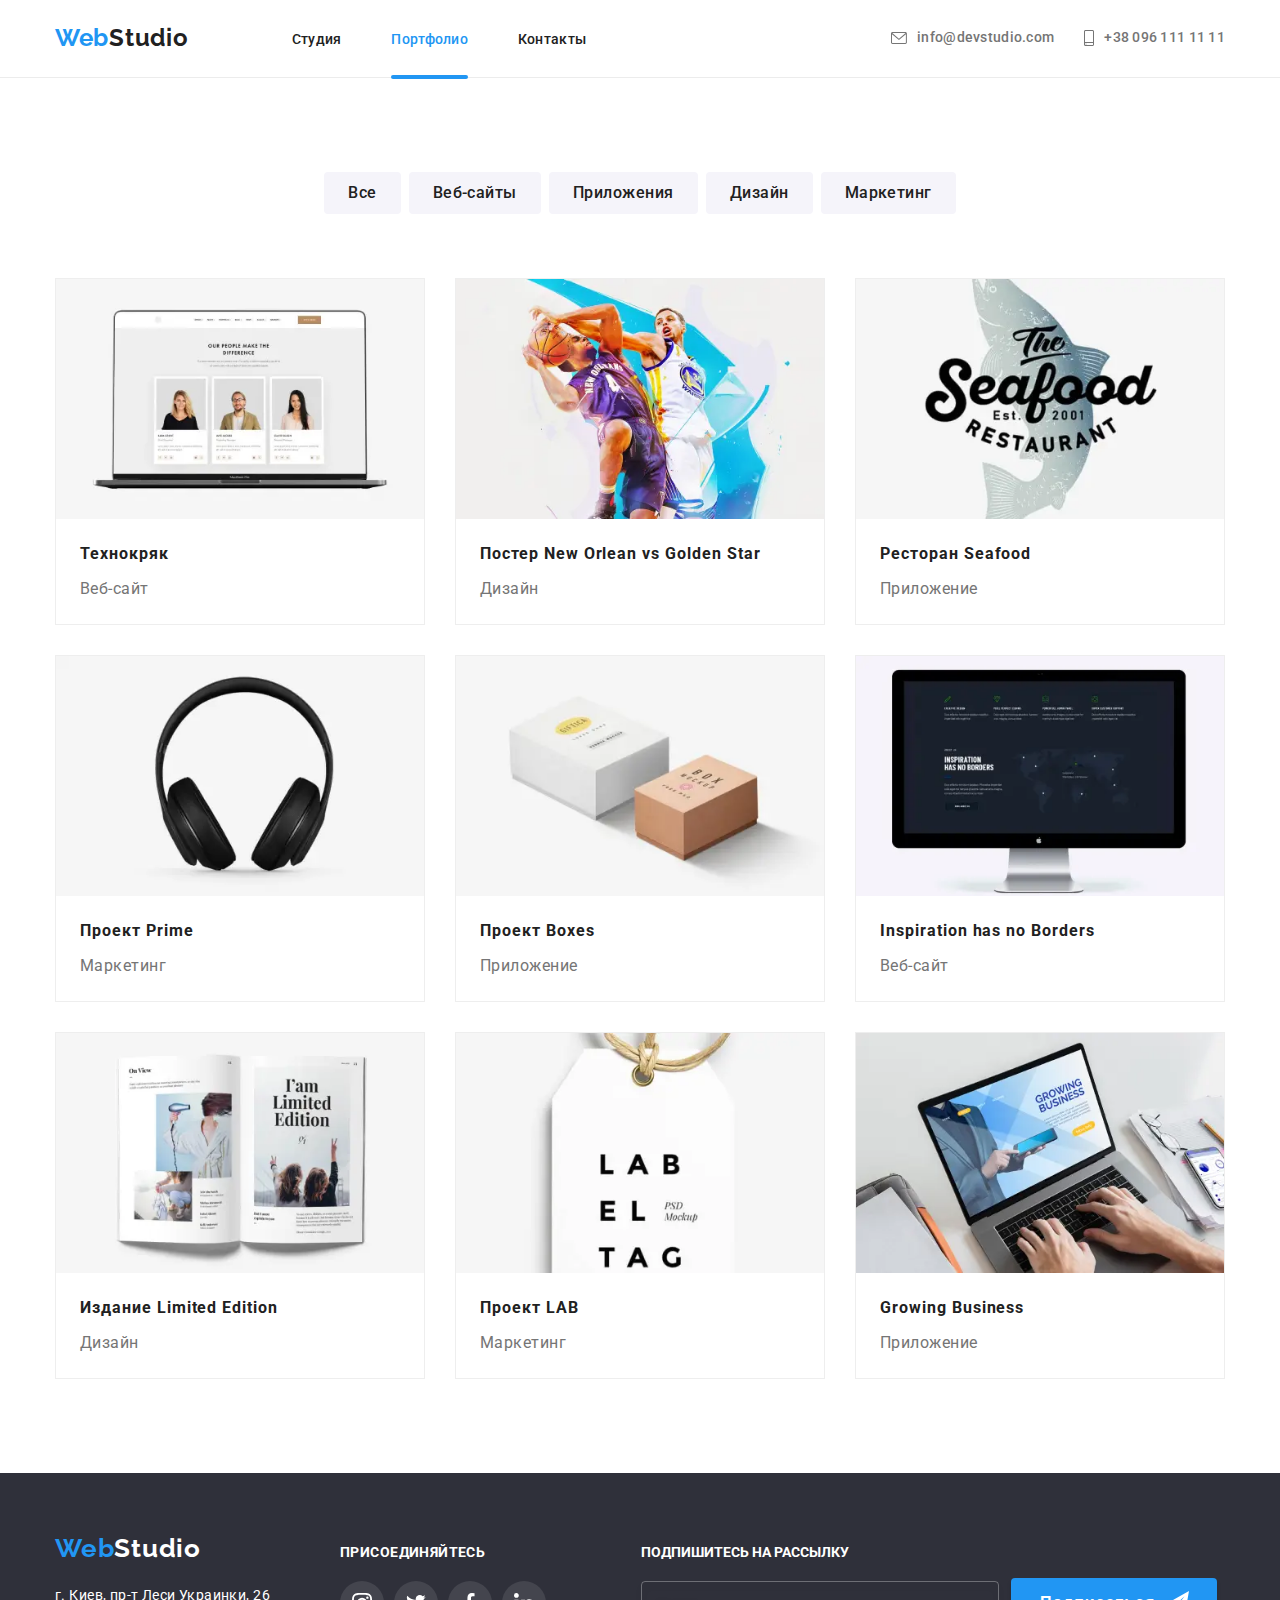
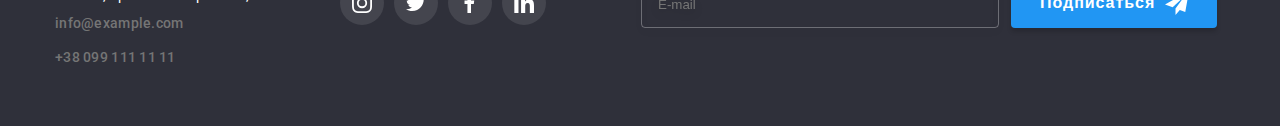
==== commit 71ecac8b: "Скрытие заголовка в портфолио" ====
--- a/portfolio.html
+++ b/portfolio.html
@@ -48,13 +48,14 @@
     <main>
     <section class="container">
       <ul class="filter-list list">
-        <h1 class="work-examples__title">Карточки продукта</h1>
+        
         <li class="filter-list__icon"><button type="button" class="button-secondary">Все</button></li>
         <li class="filter-list__icon"><button type="button" class="button-secondary">Веб-сайты</button></li>
         <li class="filter-list__icon"><button type="button" class="button-secondary">Приложения</button></li>
         <li class="filter-list__icon"><button type="button" class="button-secondary">Дизайн</button></li>
         <li class="filter-list__icon"><button type="button" class="button-secondary">Маркетинг</button></li>
       </ul>
+      <h1 class="work-examples__title">Карточки продукта</h1>
       <ul class="work-examples list">
         <li class="card-info">
           <a href="" class="link card-product">
--- a/css/portfolio.min.css
+++ b/css/portfolio.min.css
@@ -1,2 +1,2 @@
-:root{--primary-text-color: #757575;--title-text-color: #212121;--accent-text-color: #2196f3;--primary-white-color: #ffffff;--bgc-button-secondary: #f5f4fa;--bgc-hero-footer: #2f303a;--bgc-team: #f5f4fa;--pc-icon-color: #afb1b8;--clients-link-color: #afb1b8}html{-webkit-box-sizing:border-box;box-sizing:border-box}*,*::before,*::after{-webkit-box-sizing:inherit;box-sizing:inherit}.list{padding:0;margin:0;list-style:none}img{display:block;max-width:100%;height:auto}.page{margin:0;background-color:var(--primary-white-color);color:var(--primary-text-color);font-family:Roboto, sans-serif}.container{padding-right:15px;padding-left:15px;margin-left:auto;margin-right:auto}@media screen and (min-width: 320px){.container{width:320px}}@media screen and (min-width: 768px){.container{width:768px}}@media screen and (min-width: 1200px){.container{width:1200px}}.section-title{margin-top:0;margin-bottom:50px;color:var(--title-text-color);font-weight:bold;font-size:36px;line-height:1.16;text-align:center;letter-spacing:0.03em}@media screen and (max-width: 1199px){.section-title{margin-bottom:30px;font-family:Roboto;font-style:normal;font-weight:bold;font-size:28px;line-height:1.17}}.logo-header{padding-top:24px;padding-bottom:25px;color:var(--title-text-color);font-family:Raleway, sans-serif;font-size:26px;line-height:1.19;letter-spacing:0.03em;text-decoration:none}@media screen and (max-width: 767px){.logo-header{padding-top:16px;padding-bottom:16px;font-family:Raleway;font-style:normal;font-weight:bold;font-size:24px;line-height:1.16;letter-spacing:0.03em}}@media screen and (min-width: 768px){.logo-header{font-family:Raleway;font-style:normal;font-weight:bold;font-size:24px;line-height:1.16;letter-spacing:0.03em}}span.web-header{color:var(--accent-text-color);font-family:Raleway, sans-serif}.logo-footer{display:inline-block;padding-top:60px;padding-bottom:20px;color:var(--primary-white-color);font-family:Raleway, sans-serif;font-weight:bold;font-size:26px;line-height:1.19;letter-spacing:0.03em;text-decoration:none}span.web-footer{color:var(--accent-text-color);font-family:Raleway, sans-serif}header{border-bottom:1px solid #ececec;position:relative}@media screen and (max-width: 767px){.header__mobile-menu{display:none;z-index:1;position:absolute;top:100%;left:0;width:100%;text-align:center;opacity:0;-webkit-transform:translateY(-200%);transform:translateY(-200%);-webkit-box-shadow:0px 4px 8px rgba(0,0,0,0.04),0px 2px 4px rgba(0,0,0,0.08),0px 1px 3px rgba(0,0,0,0.16);box-shadow:0px 4px 8px rgba(0,0,0,0.04),0px 2px 4px rgba(0,0,0,0.08),0px 1px 3px rgba(0,0,0,0.16);-webkit-transition:opacity 5000ms cubic-bezier(0.4, 0, 0.2, 1);transition:opacity 5000ms cubic-bezier(0.4, 0, 0.2, 1);background-color:#fff}}.header__mobile-menu.is-open{display:block;-webkit-transform:translateY(0);transform:translateY(0);opacity:1}@media screen and (min-width: 768px){.header__mobile-menu{display:-webkit-box;display:-ms-flexbox;display:flex;-webkit-box-align:center;-ms-flex-align:center;align-items:center}}.header__mobile-menu-button{display:block;border:none;background-color:transparent;padding:0}@media screen and (min-width: 768px){.header__mobile-menu-button{display:none}}.header__mobile-menu-button .icon-cross{display:none}.header__mobile-menu-button.is-open .icon-cross{display:block}.header__mobile-menu-button.is-open .icon-menu{display:none}.header__mobile-menu-icon{fill:var(--title-text-color)}.header__mobile-menu-button:hover .header__mobile-menu-icon,.header__mobile-menu-button:focus .header__mobile-menu-icon{fill:var(--accent-text-color)}@media screen and (min-width: 1200px){.navigation{display:-webkit-box;display:-ms-flexbox;display:flex;-webkit-box-align:center;-ms-flex-align:center;align-items:center}}@media screen and (max-width: 767px){.navigation{display:-webkit-box;display:-ms-flexbox;display:flex;-webkit-box-pack:justify;-ms-flex-pack:justify;justify-content:space-between}}@media screen and (min-width: 768px){.navigation{display:-webkit-box;display:-ms-flexbox;display:flex;-webkit-box-align:center;-ms-flex-align:center;align-items:center;-webkit-box-pack:justify;-ms-flex-pack:justify;justify-content:space-between}}@media screen and (max-width: 767px){.main-nav{padding-top:60px;padding-bottom:60px}}@media screen and (min-width: 768px) and (max-width: 1199px){.main-nav{padding-right:60px}}@media screen and (min-width: 1200px){.main-nav{display:-webkit-box;display:-ms-flexbox;display:flex;padding-right:305px}}@media screen and (max-width: 767px){.site-nav .item:not(:last-child){margin-bottom:40px}}@media screen and (min-width: 768px){.site-nav{display:-webkit-box;display:-ms-flexbox;display:flex}.site-nav .item:not(:last-child){margin-right:50px}}.site-nav .link{color:var(--title-text-color);font-weight:500;font-size:14px;line-height:1.14;letter-spacing:0.02em;text-decoration:none}.site-nav .link:hover,.site-nav .link:focus{color:var(--accent-text-color);-webkit-transition:color 250ms cubic-bezier(0.4, 0, 0.2, 1);transition:color 250ms cubic-bezier(0.4, 0, 0.2, 1)}.site-nav .link.current{color:var(--accent-text-color)}.active-page{position:relative;padding-bottom:32px}@media screen and (max-width: 767px){.active-page{padding-bottom:8px}}.active-page::after{position:absolute;display:block;left:0;bottom:0;content:"";width:100%;height:4px;border-radius:2px;background-color:var(--accent-text-color)}@media screen and (max-width: 767px){.site-contacts{text-align:center;padding-bottom:60px}.site-contacts .item:not(:last-child){margin-bottom:16px}}@media screen and (min-width: 1200px){.site-contacts{display:-webkit-box;display:-ms-flexbox;display:flex;-webkit-box-align:center;-ms-flex-align:center;align-items:center;margin-left:auto}.site-contacts .item+.item{margin-left:30px}}.site-contacts .link{color:var(--primary-text-color);font-weight:500;font-style:normal;font-size:14px;line-height:1.14;letter-spacing:0.02em;text-decoration:none}@media screen and (min-width: 768px){.envelope-item{margin-bottom:10px}}@media screen and (min-width: 1200px){.envelope-item{margin-bottom:0}}.envelope-link{display:-webkit-box;display:-ms-flexbox;display:flex;-webkit-box-align:center;-ms-flex-align:center;align-items:center}@media screen and (max-width: 767px){.envelope-link{-webkit-box-pack:center;-ms-flex-pack:center;justify-content:center}}.envelope-link:hover,.envelope-link:focus{color:var(--accent-text-color);-webkit-transition:color 250ms cubic-bezier(0.4, 0, 0.2, 1);transition:color 250ms cubic-bezier(0.4, 0, 0.2, 1)}.envelope-link:hover .envelope-icon,.envelope-link:focus .envelope-icon{fill:var(--accent-text-color);-webkit-transition:fill 250ms cubic-bezier(0.4, 0, 0.2, 1);transition:fill 250ms cubic-bezier(0.4, 0, 0.2, 1)}.envelope-icon{margin-right:10px;fill:var(--primary-text-color)}.smartphone-link{display:-webkit-box;display:-ms-flexbox;display:flex;-webkit-box-align:center;-ms-flex-align:center;align-items:center}@media screen and (max-width: 767px){.smartphone-link{-webkit-box-pack:center;-ms-flex-pack:center;justify-content:center}}.smartphone-link:hover,.smartphone-link:focus{color:var(--accent-text-color);-webkit-transition:color 250ms cubic-bezier(0.4, 0, 0.2, 1);transition:color 250ms cubic-bezier(0.4, 0, 0.2, 1)}.smartphone-link:hover .smartphone-icon,.smartphone-link:focus .smartphone-icon{fill:var(--accent-text-color);-webkit-transition:fill 250ms cubic-bezier(0.4, 0, 0.2, 1);transition:fill 250ms cubic-bezier(0.4, 0, 0.2, 1)}.smartphone-icon{margin-right:10px;fill:var(--primary-text-color)}.button-primary{color:var(--primary-white-color);background-color:var(--accent-text-color);border-color:transparent;font-family:inherit;cursor:pointer;font-weight:bold;font-size:16px;line-height:1.88;letter-spacing:0.06em;display:inline-block;border-radius:4px;padding:10px 30px;min-width:200px;text-align:center}.button-secondary{color:var(--title-text-color);background-color:var(--bgc-button-secondary);padding:6px 22px;border-radius:4px;border-color:transparent;font-family:inherit;font-weight:500;font-size:16px;line-height:1.63;text-align:center;letter-spacing:0.03em;cursor:pointer}.button-secondary:hover,.button-secondary:focus{color:var(--primary-white-color);background-color:var(--accent-text-color);-webkit-transition:background-color 250ms cubic-bezier(0.4, 0, 0.2, 1),color 250ms cubic-bezier(0.4, 0, 0.2, 1);transition:background-color 250ms cubic-bezier(0.4, 0, 0.2, 1),color 250ms cubic-bezier(0.4, 0, 0.2, 1)}@media screen and (max-width: 767px){.filter-list{display:-webkit-box;display:-ms-flexbox;display:flex;-ms-flex-wrap:wrap;flex-wrap:wrap}}@media screen and (min-width: 768px){.filter-list{display:-webkit-box;display:-ms-flexbox;display:flex;-webkit-box-pack:center;-ms-flex-pack:center;justify-content:center}}@media screen and (max-width: 767px){.filter-list__icon{margin-left:8px}.filter-list__icon:first-child{margin-left:0}.filter-list__icon:nth-last-child(-n+1){margin-bottom:40px}.filter-list__icon:nth-child(-n+2){margin-top:60px;margin-bottom:15px}.filter-list__icon:nth-child(3){margin-bottom:15px;margin-left:0}.filter-list__icon:nth-child(4){margin-bottom:15px}.filter-list__icon:last-child{margin-left:0px}}@media screen and (min-width: 768px){.filter-list__icon{margin-top:60px;margin-bottom:30px;margin-left:8px}.filter-list__icon:first-child{margin-left:0}}@media screen and (min-width: 1200px){.filter-list__icon{margin-top:94px;margin-bottom:50px;margin-left:8px}.filter-list__icon:first-child{margin-left:0}}.work-examples__title{visibility:hidden}.work-examples{display:-webkit-box;display:-ms-flexbox;display:flex;-ms-flex-wrap:wrap;flex-wrap:wrap;-webkit-box-pack:justify;-ms-flex-pack:justify;justify-content:space-between;margin-bottom:60px}@media screen and (min-width: 768px){.work-examples{margin-top:14px}}@media screen and (min-width: 1200px){.work-examples{display:-webkit-box;display:-ms-flexbox;display:flex;-ms-flex-wrap:wrap;flex-wrap:wrap;-webkit-box-pack:justify;-ms-flex-pack:justify;justify-content:space-between;margin-bottom:94px}}.work-examples .title{color:var(--title-text-color);font-weight:bold;font-size:16px;line-height:1.9;letter-spacing:0.06em}.work-examples .text{color:var(--primary-text-color);font-weight:normal;font-size:16px;line-height:1.88;letter-spacing:0.03em}.work-examples .link{text-decoration:none}@media screen and (min-width: 1200px){.work-examples :nth-child(3n+1){margin-left:0}.work-examples :nth-last-child(-n+3){margin-bottom:0}}.product-thumb{position:relative;overflow:hidden}.product-thumb::before{display:inline-block;position:absolute;content:"";width:100%;height:100%;background-color:rgba(33,150,243,0.9);-webkit-transform:translateY(100%);transform:translateY(100%);-webkit-transition:-webkit-transform 250ms cubic-bezier(0.4, 0, 0.2, 1);transition:-webkit-transform 250ms cubic-bezier(0.4, 0, 0.2, 1);transition:transform 250ms cubic-bezier(0.4, 0, 0.2, 1);transition:transform 250ms cubic-bezier(0.4, 0, 0.2, 1), -webkit-transform 250ms cubic-bezier(0.4, 0, 0.2, 1)}.card-info{display:block;border:1px solid #eeeeee;max-width:450px}@media screen and (min-width: 768px){.card-info{max-width:354px}}@media screen and (min-width: 1200px){.card-info{max-width:370px}}@media screen and (max-width: 767px){.card-info:not(:first-child){margin-top:30px}}@media screen and (min-width: 768px){.card-info{margin-bottom:30px}.card-info:last-child{margin-bottom:0}}@media screen and (min-width: 1200px){.card-info{margin-bottom:30px;margin-left:30px}}.card-info .title{margin-top:0;margin-bottom:0;padding:20px 24px 4px}.card-info .text{margin-top:0;margin-bottom:0;padding:0px 24px 20px}.card-product{display:block;width:100%}.card-product:hover,.card-product:focus{-webkit-box-shadow:0px 1px 1px rgba(0,0,0,0.12),0px 4px 4px rgba(0,0,0,0.06),1px 4px 6px rgba(0,0,0,0.16);box-shadow:0px 1px 1px rgba(0,0,0,0.12),0px 4px 4px rgba(0,0,0,0.06),1px 4px 6px rgba(0,0,0,0.16);-webkit-transition:-webkit-box-shadow 250ms cubic-bezier(0.4, 0, 0.2, 1);transition:-webkit-box-shadow 250ms cubic-bezier(0.4, 0, 0.2, 1);transition:box-shadow 250ms cubic-bezier(0.4, 0, 0.2, 1);transition:box-shadow 250ms cubic-bezier(0.4, 0, 0.2, 1), -webkit-box-shadow 250ms cubic-bezier(0.4, 0, 0.2, 1)}.card-product:hover .product-thumb::before,.card-product:focus .product-thumb::before{-webkit-transform:translateY(0);transform:translateY(0)}.card-product:hover .overlay-text,.card-product:focus .overlay-text{-webkit-transform:translateY(0);transform:translateY(0)}.overlay-text{font-family:Roboto;font-style:normal;font-weight:normal;font-size:18px;line-height:1.56;color:var(--primary-white-color)}.overlay-text{position:absolute;top:0;left:0;width:100%;height:100%;margin:0;padding:63px 24px;-webkit-transform:translateY(100%);transform:translateY(100%);-webkit-transition:-webkit-transform 250ms cubic-bezier(0.4, 0, 0.2, 1);transition:-webkit-transform 250ms cubic-bezier(0.4, 0, 0.2, 1);transition:transform 250ms cubic-bezier(0.4, 0, 0.2, 1);transition:transform 250ms cubic-bezier(0.4, 0, 0.2, 1), -webkit-transform 250ms cubic-bezier(0.4, 0, 0.2, 1)}.footer{background-color:var(--bgc-hero-footer)}@media screen and (max-width: 768px){.footer-info{text-align:center}}@media screen and (min-width: 768px){.footer-info{display:-webkit-box;display:-ms-flexbox;display:flex;-ms-flex-wrap:wrap;flex-wrap:wrap;-webkit-box-align:center;-ms-flex-align:center;align-items:center}}@media screen and (min-width: 1200px){.footer-info{display:-webkit-box;display:-ms-flexbox;display:flex;-ms-flex-wrap:nowrap;flex-wrap:nowrap;-webkit-box-align:baseline;-ms-flex-align:baseline;align-items:baseline}}@media screen and (min-width: 768px) and (max-width: 1199px){.adress-footer{text-align:center;margin-left:76px;margin-right:165px}}.address{padding-bottom:9px;color:var(--primary-white-color);font-family:Roboto;font-style:normal;font-weight:normal;font-size:14px;line-height:1.71;letter-spacing:0.03em}.mail{padding-bottom:9px}.mail:hover,.mail:focus{color:var(--accent-text-color);-webkit-transition:color 250ms cubic-bezier(0.4, 0, 0.2, 1);transition:color 250ms cubic-bezier(0.4, 0, 0.2, 1)}.phone-number{padding-bottom:60px}.phone-number:hover,.phone-number:focus{color:var(--accent-text-color);-webkit-transition:color 250ms cubic-bezier(0.4, 0, 0.2, 1);transition:color 250ms cubic-bezier(0.4, 0, 0.2, 1)}@media screen and (max-width: 767px){.join{margin-bottom:60px}}@media screen and (min-width: 1200px){.join{margin-left:70px;padding-top:14px}}.join-title{margin:0;padding:0;color:var(--primary-white-color)}@media screen and (max-width: 767px){.join-title{margin-right:auto;margin-left:auto}}.join-title{font-family:Roboto;font-style:normal;font-weight:bold;font-size:14px;line-height:1.14;letter-spacing:0.03em;text-transform:uppercase}.join-list{display:-webkit-box;display:-ms-flexbox;display:flex;margin-top:20px;background-color:var(--bgc-hero-footer)}@media screen and (max-width: 767px){.join-list{-webkit-box-pack:center;-ms-flex-pack:center;justify-content:center}}.join-list__item{margin-right:10px}.join-list__item:last-child{margin-right:0}.join-link{display:block;padding:12px;width:44px;height:44px;border-radius:50%;background-color:rgba(255,255,255,0.1)}.join-link{fill:var(--primary-white-color)}.join-link:hover,.join-link:focus{background-color:var(--accent-text-color);-webkit-transition:background-color 250ms cubic-bezier(0.4, 0, 0.2, 1);transition:background-color 250ms cubic-bezier(0.4, 0, 0.2, 1)}@media screen and (max-width: 767px){.form-container{padding-bottom:60px}}@media screen and (min-width: 768px){.form-container{margin-top:60px;margin-bottom:60px;margin-left:166px}}@media screen and (min-width: 1200px){.form-container{margin-left:95px}}@media screen and (min-width: 1200px){.footer-form{display:-webkit-box;display:-ms-flexbox;display:flex;-webkit-box-align:end;-ms-flex-align:end;align-items:flex-end}}@media screen and (min-width: 1200px){.footer-form__subs{display:-webkit-box;display:-ms-flexbox;display:flex;-webkit-box-orient:vertical;-webkit-box-direction:normal;-ms-flex-direction:column;flex-direction:column}}.footer-form__title{display:block;font-family:Roboto;font-style:normal;font-weight:bold;font-size:14px;line-height:1.14;text-transform:uppercase;color:var(--primary-white-color)}@media screen and (min-width: 768px) and (max-width: 1199px){.footer-form__title{text-align:center}}.footer-form__mail{margin-top:20px;padding-top:15px;padding-right:16px;padding-bottom:15px;padding-left:16px;color:var(--primary-white-color);width:358px;border:1px solid rgba(255,255,255,0.3);-webkit-filter:drop-shadow(0px 4px 4px rgba(0,0,0,0.15));filter:drop-shadow(0px 4px 4px rgba(0,0,0,0.15));border-radius:4px;background-color:transparent}@media screen and (max-width: 767px){.footer-form__mail{width:100%;margin-bottom:20px}}.footer-form__button{padding-top:10px;padding-right:28px;padding-bottom:10px;padding-left:29px;display:-webkit-box;display:-ms-flexbox;display:flex;-webkit-box-align:center;-ms-flex-align:center;align-items:center;font-weight:700;font-size:16px;line-height:1.875;letter-spacing:0.06em;color:#ffffff;background-color:var(--accent-text-color);cursor:pointer;border:0;-webkit-box-shadow:0px 4px 4px rgba(0,0,0,0.15);box-shadow:0px 4px 4px rgba(0,0,0,0.15);border-radius:4px}@media screen and (min-width: 768px){.footer-form__button{margin-top:20px;margin-left:auto;margin-right:auto}}@media screen and (max-width: 767px){.footer-form__button{margin-left:auto;margin-right:auto}}@media screen and (min-width: 1200px){.footer-form__button{margin-left:12px}}.form-button__icon{fill:var(--primary-white-color);margin-left:10px}
+:root{--primary-text-color: #757575;--title-text-color: #212121;--accent-text-color: #2196f3;--primary-white-color: #ffffff;--bgc-button-secondary: #f5f4fa;--bgc-hero-footer: #2f303a;--bgc-team: #f5f4fa;--pc-icon-color: #afb1b8;--clients-link-color: #afb1b8}html{-webkit-box-sizing:border-box;box-sizing:border-box}*,*::before,*::after{-webkit-box-sizing:inherit;box-sizing:inherit}.list{padding:0;margin:0;list-style:none}img{display:block;max-width:100%;height:auto}.page{margin:0;background-color:var(--primary-white-color);color:var(--primary-text-color);font-family:Roboto, sans-serif}.container{padding-right:15px;padding-left:15px;margin-left:auto;margin-right:auto}@media screen and (min-width: 320px){.container{width:320px}}@media screen and (min-width: 768px){.container{width:768px}}@media screen and (min-width: 1200px){.container{width:1200px}}.section-title{margin-top:0;margin-bottom:50px;color:var(--title-text-color);font-weight:bold;font-size:36px;line-height:1.16;text-align:center;letter-spacing:0.03em}@media screen and (max-width: 1199px){.section-title{margin-bottom:30px;font-family:Roboto;font-style:normal;font-weight:bold;font-size:28px;line-height:1.17}}.logo-header{padding-top:24px;padding-bottom:25px;color:var(--title-text-color);font-family:Raleway, sans-serif;font-size:26px;line-height:1.19;letter-spacing:0.03em;text-decoration:none}@media screen and (max-width: 767px){.logo-header{padding-top:16px;padding-bottom:16px;font-family:Raleway;font-style:normal;font-weight:bold;font-size:24px;line-height:1.16;letter-spacing:0.03em}}@media screen and (min-width: 768px){.logo-header{font-family:Raleway;font-style:normal;font-weight:bold;font-size:24px;line-height:1.16;letter-spacing:0.03em}}span.web-header{color:var(--accent-text-color);font-family:Raleway, sans-serif}.logo-footer{display:inline-block;padding-top:60px;padding-bottom:20px;color:var(--primary-white-color);font-family:Raleway, sans-serif;font-weight:bold;font-size:26px;line-height:1.19;letter-spacing:0.03em;text-decoration:none}span.web-footer{color:var(--accent-text-color);font-family:Raleway, sans-serif}header{border-bottom:1px solid #ececec;position:relative}@media screen and (max-width: 767px){.header__mobile-menu{display:none;z-index:1;position:absolute;top:100%;left:0;width:100%;text-align:center;opacity:0;-webkit-transform:translateY(-200%);transform:translateY(-200%);-webkit-box-shadow:0px 4px 8px rgba(0,0,0,0.04),0px 2px 4px rgba(0,0,0,0.08),0px 1px 3px rgba(0,0,0,0.16);box-shadow:0px 4px 8px rgba(0,0,0,0.04),0px 2px 4px rgba(0,0,0,0.08),0px 1px 3px rgba(0,0,0,0.16);-webkit-transition:opacity 5000ms cubic-bezier(0.4, 0, 0.2, 1);transition:opacity 5000ms cubic-bezier(0.4, 0, 0.2, 1);background-color:#fff}}.header__mobile-menu.is-open{display:block;-webkit-transform:translateY(0);transform:translateY(0);opacity:1}@media screen and (min-width: 768px){.header__mobile-menu{display:-webkit-box;display:-ms-flexbox;display:flex;-webkit-box-align:center;-ms-flex-align:center;align-items:center}}.header__mobile-menu-button{display:block;border:none;background-color:transparent;padding:0}@media screen and (min-width: 768px){.header__mobile-menu-button{display:none}}.header__mobile-menu-button .icon-cross{display:none}.header__mobile-menu-button.is-open .icon-cross{display:block}.header__mobile-menu-button.is-open .icon-menu{display:none}.header__mobile-menu-icon{fill:var(--title-text-color)}.header__mobile-menu-button:hover .header__mobile-menu-icon,.header__mobile-menu-button:focus .header__mobile-menu-icon{fill:var(--accent-text-color)}@media screen and (min-width: 1200px){.navigation{display:-webkit-box;display:-ms-flexbox;display:flex;-webkit-box-align:center;-ms-flex-align:center;align-items:center}}@media screen and (max-width: 767px){.navigation{display:-webkit-box;display:-ms-flexbox;display:flex;-webkit-box-pack:justify;-ms-flex-pack:justify;justify-content:space-between}}@media screen and (min-width: 768px){.navigation{display:-webkit-box;display:-ms-flexbox;display:flex;-webkit-box-align:center;-ms-flex-align:center;align-items:center;-webkit-box-pack:justify;-ms-flex-pack:justify;justify-content:space-between}}@media screen and (max-width: 767px){.main-nav{padding-top:60px;padding-bottom:60px}}@media screen and (min-width: 768px) and (max-width: 1199px){.main-nav{padding-right:60px}}@media screen and (min-width: 1200px){.main-nav{display:-webkit-box;display:-ms-flexbox;display:flex;padding-right:305px}}@media screen and (max-width: 767px){.site-nav .item:not(:last-child){margin-bottom:40px}}@media screen and (min-width: 768px){.site-nav{display:-webkit-box;display:-ms-flexbox;display:flex}.site-nav .item:not(:last-child){margin-right:50px}}.site-nav .link{color:var(--title-text-color);font-weight:500;font-size:14px;line-height:1.14;letter-spacing:0.02em;text-decoration:none}.site-nav .link:hover,.site-nav .link:focus{color:var(--accent-text-color);-webkit-transition:color 250ms cubic-bezier(0.4, 0, 0.2, 1);transition:color 250ms cubic-bezier(0.4, 0, 0.2, 1)}.site-nav .link.current{color:var(--accent-text-color)}.active-page{position:relative;padding-bottom:32px}@media screen and (max-width: 767px){.active-page{padding-bottom:8px}}.active-page::after{position:absolute;display:block;left:0;bottom:0;content:"";width:100%;height:4px;border-radius:2px;background-color:var(--accent-text-color)}@media screen and (max-width: 767px){.site-contacts{text-align:center;padding-bottom:60px}.site-contacts .item:not(:last-child){margin-bottom:16px}}@media screen and (min-width: 1200px){.site-contacts{display:-webkit-box;display:-ms-flexbox;display:flex;-webkit-box-align:center;-ms-flex-align:center;align-items:center;margin-left:auto}.site-contacts .item+.item{margin-left:30px}}.site-contacts .link{color:var(--primary-text-color);font-weight:500;font-style:normal;font-size:14px;line-height:1.14;letter-spacing:0.02em;text-decoration:none}@media screen and (min-width: 768px){.envelope-item{margin-bottom:10px}}@media screen and (min-width: 1200px){.envelope-item{margin-bottom:0}}.envelope-link{display:-webkit-box;display:-ms-flexbox;display:flex;-webkit-box-align:center;-ms-flex-align:center;align-items:center}@media screen and (max-width: 767px){.envelope-link{-webkit-box-pack:center;-ms-flex-pack:center;justify-content:center}}.envelope-link:hover,.envelope-link:focus{color:var(--accent-text-color);-webkit-transition:color 250ms cubic-bezier(0.4, 0, 0.2, 1);transition:color 250ms cubic-bezier(0.4, 0, 0.2, 1)}.envelope-link:hover .envelope-icon,.envelope-link:focus .envelope-icon{fill:var(--accent-text-color);-webkit-transition:fill 250ms cubic-bezier(0.4, 0, 0.2, 1);transition:fill 250ms cubic-bezier(0.4, 0, 0.2, 1)}.envelope-icon{margin-right:10px;fill:var(--primary-text-color)}.smartphone-link{display:-webkit-box;display:-ms-flexbox;display:flex;-webkit-box-align:center;-ms-flex-align:center;align-items:center}@media screen and (max-width: 767px){.smartphone-link{-webkit-box-pack:center;-ms-flex-pack:center;justify-content:center}}.smartphone-link:hover,.smartphone-link:focus{color:var(--accent-text-color);-webkit-transition:color 250ms cubic-bezier(0.4, 0, 0.2, 1);transition:color 250ms cubic-bezier(0.4, 0, 0.2, 1)}.smartphone-link:hover .smartphone-icon,.smartphone-link:focus .smartphone-icon{fill:var(--accent-text-color);-webkit-transition:fill 250ms cubic-bezier(0.4, 0, 0.2, 1);transition:fill 250ms cubic-bezier(0.4, 0, 0.2, 1)}.smartphone-icon{margin-right:10px;fill:var(--primary-text-color)}.button-primary{color:var(--primary-white-color);background-color:var(--accent-text-color);border-color:transparent;font-family:inherit;cursor:pointer;font-weight:bold;font-size:16px;line-height:1.88;letter-spacing:0.06em;display:inline-block;border-radius:4px;padding:10px 30px;min-width:200px;text-align:center}.button-secondary{color:var(--title-text-color);background-color:var(--bgc-button-secondary);padding:6px 22px;border-radius:4px;border-color:transparent;font-family:inherit;font-weight:500;font-size:16px;line-height:1.63;text-align:center;letter-spacing:0.03em;cursor:pointer}.button-secondary:hover,.button-secondary:focus{color:var(--primary-white-color);background-color:var(--accent-text-color);-webkit-transition:background-color 250ms cubic-bezier(0.4, 0, 0.2, 1),color 250ms cubic-bezier(0.4, 0, 0.2, 1);transition:background-color 250ms cubic-bezier(0.4, 0, 0.2, 1),color 250ms cubic-bezier(0.4, 0, 0.2, 1)}@media screen and (max-width: 767px){.filter-list{display:-webkit-box;display:-ms-flexbox;display:flex;-ms-flex-wrap:wrap;flex-wrap:wrap}}@media screen and (min-width: 768px){.filter-list{display:-webkit-box;display:-ms-flexbox;display:flex;-webkit-box-pack:center;-ms-flex-pack:center;justify-content:center}}@media screen and (max-width: 767px){.filter-list__icon{margin-left:8px}.filter-list__icon:first-child{margin-left:0}.filter-list__icon:nth-last-child(-n+1){margin-bottom:40px}.filter-list__icon:nth-child(-n+2){margin-top:60px;margin-bottom:15px}.filter-list__icon:nth-child(3){margin-bottom:15px;margin-left:0}.filter-list__icon:nth-child(4){margin-bottom:15px}.filter-list__icon:last-child{margin-left:0px}}@media screen and (min-width: 768px){.filter-list__icon{margin-top:60px;margin-bottom:30px;margin-left:8px}.filter-list__icon:first-child{margin-left:0}}@media screen and (min-width: 1200px){.filter-list__icon{margin-top:94px;margin-bottom:50px;margin-left:8px}.filter-list__icon:first-child{margin-left:0}}.work-examples__title{display:none}.work-examples{display:-webkit-box;display:-ms-flexbox;display:flex;-ms-flex-wrap:wrap;flex-wrap:wrap;-webkit-box-pack:justify;-ms-flex-pack:justify;justify-content:space-between;margin-bottom:60px}@media screen and (min-width: 768px){.work-examples{margin-top:14px}}@media screen and (min-width: 1200px){.work-examples{display:-webkit-box;display:-ms-flexbox;display:flex;-ms-flex-wrap:wrap;flex-wrap:wrap;-webkit-box-pack:justify;-ms-flex-pack:justify;justify-content:space-between;margin-bottom:94px}}.work-examples .title{color:var(--title-text-color);font-weight:bold;font-size:16px;line-height:1.9;letter-spacing:0.06em}.work-examples .text{color:var(--primary-text-color);font-weight:normal;font-size:16px;line-height:1.88;letter-spacing:0.03em}.work-examples .link{text-decoration:none}@media screen and (min-width: 1200px){.work-examples :nth-child(3n+1){margin-left:0}.work-examples :nth-last-child(-n+3){margin-bottom:0}}.product-thumb{position:relative;overflow:hidden}.product-thumb::before{display:inline-block;position:absolute;content:"";width:100%;height:100%;background-color:rgba(33,150,243,0.9);-webkit-transform:translateY(100%);transform:translateY(100%);-webkit-transition:-webkit-transform 250ms cubic-bezier(0.4, 0, 0.2, 1);transition:-webkit-transform 250ms cubic-bezier(0.4, 0, 0.2, 1);transition:transform 250ms cubic-bezier(0.4, 0, 0.2, 1);transition:transform 250ms cubic-bezier(0.4, 0, 0.2, 1), -webkit-transform 250ms cubic-bezier(0.4, 0, 0.2, 1)}.card-info{display:block;border:1px solid #eeeeee;max-width:450px}@media screen and (min-width: 768px){.card-info{max-width:354px}}@media screen and (min-width: 1200px){.card-info{max-width:370px}}@media screen and (max-width: 767px){.card-info:not(:first-child){margin-top:30px}}@media screen and (min-width: 768px){.card-info{margin-bottom:30px}.card-info:last-child{margin-bottom:0}}@media screen and (min-width: 1200px){.card-info{margin-bottom:30px;margin-left:30px}}.card-info .title{margin-top:0;margin-bottom:0;padding:20px 24px 4px}.card-info .text{margin-top:0;margin-bottom:0;padding:0px 24px 20px}.card-product{display:block;width:100%}.card-product:hover,.card-product:focus{-webkit-box-shadow:0px 1px 1px rgba(0,0,0,0.12),0px 4px 4px rgba(0,0,0,0.06),1px 4px 6px rgba(0,0,0,0.16);box-shadow:0px 1px 1px rgba(0,0,0,0.12),0px 4px 4px rgba(0,0,0,0.06),1px 4px 6px rgba(0,0,0,0.16);-webkit-transition:-webkit-box-shadow 250ms cubic-bezier(0.4, 0, 0.2, 1);transition:-webkit-box-shadow 250ms cubic-bezier(0.4, 0, 0.2, 1);transition:box-shadow 250ms cubic-bezier(0.4, 0, 0.2, 1);transition:box-shadow 250ms cubic-bezier(0.4, 0, 0.2, 1), -webkit-box-shadow 250ms cubic-bezier(0.4, 0, 0.2, 1)}.card-product:hover .product-thumb::before,.card-product:focus .product-thumb::before{-webkit-transform:translateY(0);transform:translateY(0)}.card-product:hover .overlay-text,.card-product:focus .overlay-text{-webkit-transform:translateY(0);transform:translateY(0)}.overlay-text{font-family:Roboto;font-style:normal;font-weight:normal;font-size:18px;line-height:1.56;color:var(--primary-white-color)}.overlay-text{position:absolute;top:0;left:0;width:100%;height:100%;margin:0;padding:63px 24px;-webkit-transform:translateY(100%);transform:translateY(100%);-webkit-transition:-webkit-transform 250ms cubic-bezier(0.4, 0, 0.2, 1);transition:-webkit-transform 250ms cubic-bezier(0.4, 0, 0.2, 1);transition:transform 250ms cubic-bezier(0.4, 0, 0.2, 1);transition:transform 250ms cubic-bezier(0.4, 0, 0.2, 1), -webkit-transform 250ms cubic-bezier(0.4, 0, 0.2, 1)}.footer{background-color:var(--bgc-hero-footer)}@media screen and (max-width: 768px){.footer-info{text-align:center}}@media screen and (min-width: 768px){.footer-info{display:-webkit-box;display:-ms-flexbox;display:flex;-ms-flex-wrap:wrap;flex-wrap:wrap;-webkit-box-align:center;-ms-flex-align:center;align-items:center}}@media screen and (min-width: 1200px){.footer-info{display:-webkit-box;display:-ms-flexbox;display:flex;-ms-flex-wrap:nowrap;flex-wrap:nowrap;-webkit-box-align:baseline;-ms-flex-align:baseline;align-items:baseline}}@media screen and (min-width: 768px) and (max-width: 1199px){.adress-footer{text-align:center;margin-left:76px;margin-right:165px}}.address{padding-bottom:9px;color:var(--primary-white-color);font-family:Roboto;font-style:normal;font-weight:normal;font-size:14px;line-height:1.71;letter-spacing:0.03em}.mail{padding-bottom:9px}.mail:hover,.mail:focus{color:var(--accent-text-color);-webkit-transition:color 250ms cubic-bezier(0.4, 0, 0.2, 1);transition:color 250ms cubic-bezier(0.4, 0, 0.2, 1)}.phone-number{padding-bottom:60px}.phone-number:hover,.phone-number:focus{color:var(--accent-text-color);-webkit-transition:color 250ms cubic-bezier(0.4, 0, 0.2, 1);transition:color 250ms cubic-bezier(0.4, 0, 0.2, 1)}@media screen and (max-width: 767px){.join{margin-bottom:60px}}@media screen and (min-width: 1200px){.join{margin-left:70px;padding-top:14px}}.join-title{margin:0;padding:0;color:var(--primary-white-color)}@media screen and (max-width: 767px){.join-title{margin-right:auto;margin-left:auto}}.join-title{font-family:Roboto;font-style:normal;font-weight:bold;font-size:14px;line-height:1.14;letter-spacing:0.03em;text-transform:uppercase}.join-list{display:-webkit-box;display:-ms-flexbox;display:flex;margin-top:20px;background-color:var(--bgc-hero-footer)}@media screen and (max-width: 767px){.join-list{-webkit-box-pack:center;-ms-flex-pack:center;justify-content:center}}.join-list__item{margin-right:10px}.join-list__item:last-child{margin-right:0}.join-link{display:block;padding:12px;width:44px;height:44px;border-radius:50%;background-color:rgba(255,255,255,0.1)}.join-link{fill:var(--primary-white-color)}.join-link:hover,.join-link:focus{background-color:var(--accent-text-color);-webkit-transition:background-color 250ms cubic-bezier(0.4, 0, 0.2, 1);transition:background-color 250ms cubic-bezier(0.4, 0, 0.2, 1)}@media screen and (max-width: 767px){.form-container{padding-bottom:60px}}@media screen and (min-width: 768px){.form-container{margin-top:60px;margin-bottom:60px;margin-left:166px}}@media screen and (min-width: 1200px){.form-container{margin-left:95px}}@media screen and (min-width: 1200px){.footer-form{display:-webkit-box;display:-ms-flexbox;display:flex;-webkit-box-align:end;-ms-flex-align:end;align-items:flex-end}}@media screen and (min-width: 1200px){.footer-form__subs{display:-webkit-box;display:-ms-flexbox;display:flex;-webkit-box-orient:vertical;-webkit-box-direction:normal;-ms-flex-direction:column;flex-direction:column}}.footer-form__title{display:block;font-family:Roboto;font-style:normal;font-weight:bold;font-size:14px;line-height:1.14;text-transform:uppercase;color:var(--primary-white-color)}@media screen and (min-width: 768px) and (max-width: 1199px){.footer-form__title{text-align:center}}.footer-form__mail{margin-top:20px;padding-top:15px;padding-right:16px;padding-bottom:15px;padding-left:16px;color:var(--primary-white-color);width:358px;border:1px solid rgba(255,255,255,0.3);-webkit-filter:drop-shadow(0px 4px 4px rgba(0,0,0,0.15));filter:drop-shadow(0px 4px 4px rgba(0,0,0,0.15));border-radius:4px;background-color:transparent}@media screen and (max-width: 767px){.footer-form__mail{width:100%;margin-bottom:20px}}.footer-form__button{padding-top:10px;padding-right:28px;padding-bottom:10px;padding-left:29px;display:-webkit-box;display:-ms-flexbox;display:flex;-webkit-box-align:center;-ms-flex-align:center;align-items:center;font-weight:700;font-size:16px;line-height:1.875;letter-spacing:0.06em;color:#ffffff;background-color:var(--accent-text-color);cursor:pointer;border:0;-webkit-box-shadow:0px 4px 4px rgba(0,0,0,0.15);box-shadow:0px 4px 4px rgba(0,0,0,0.15);border-radius:4px}@media screen and (min-width: 768px){.footer-form__button{margin-top:20px;margin-left:auto;margin-right:auto}}@media screen and (max-width: 767px){.footer-form__button{margin-left:auto;margin-right:auto}}@media screen and (min-width: 1200px){.footer-form__button{margin-left:12px}}.form-button__icon{fill:var(--primary-white-color);margin-left:10px}
 /*# sourceMappingURL=portfolio.min.css.map */